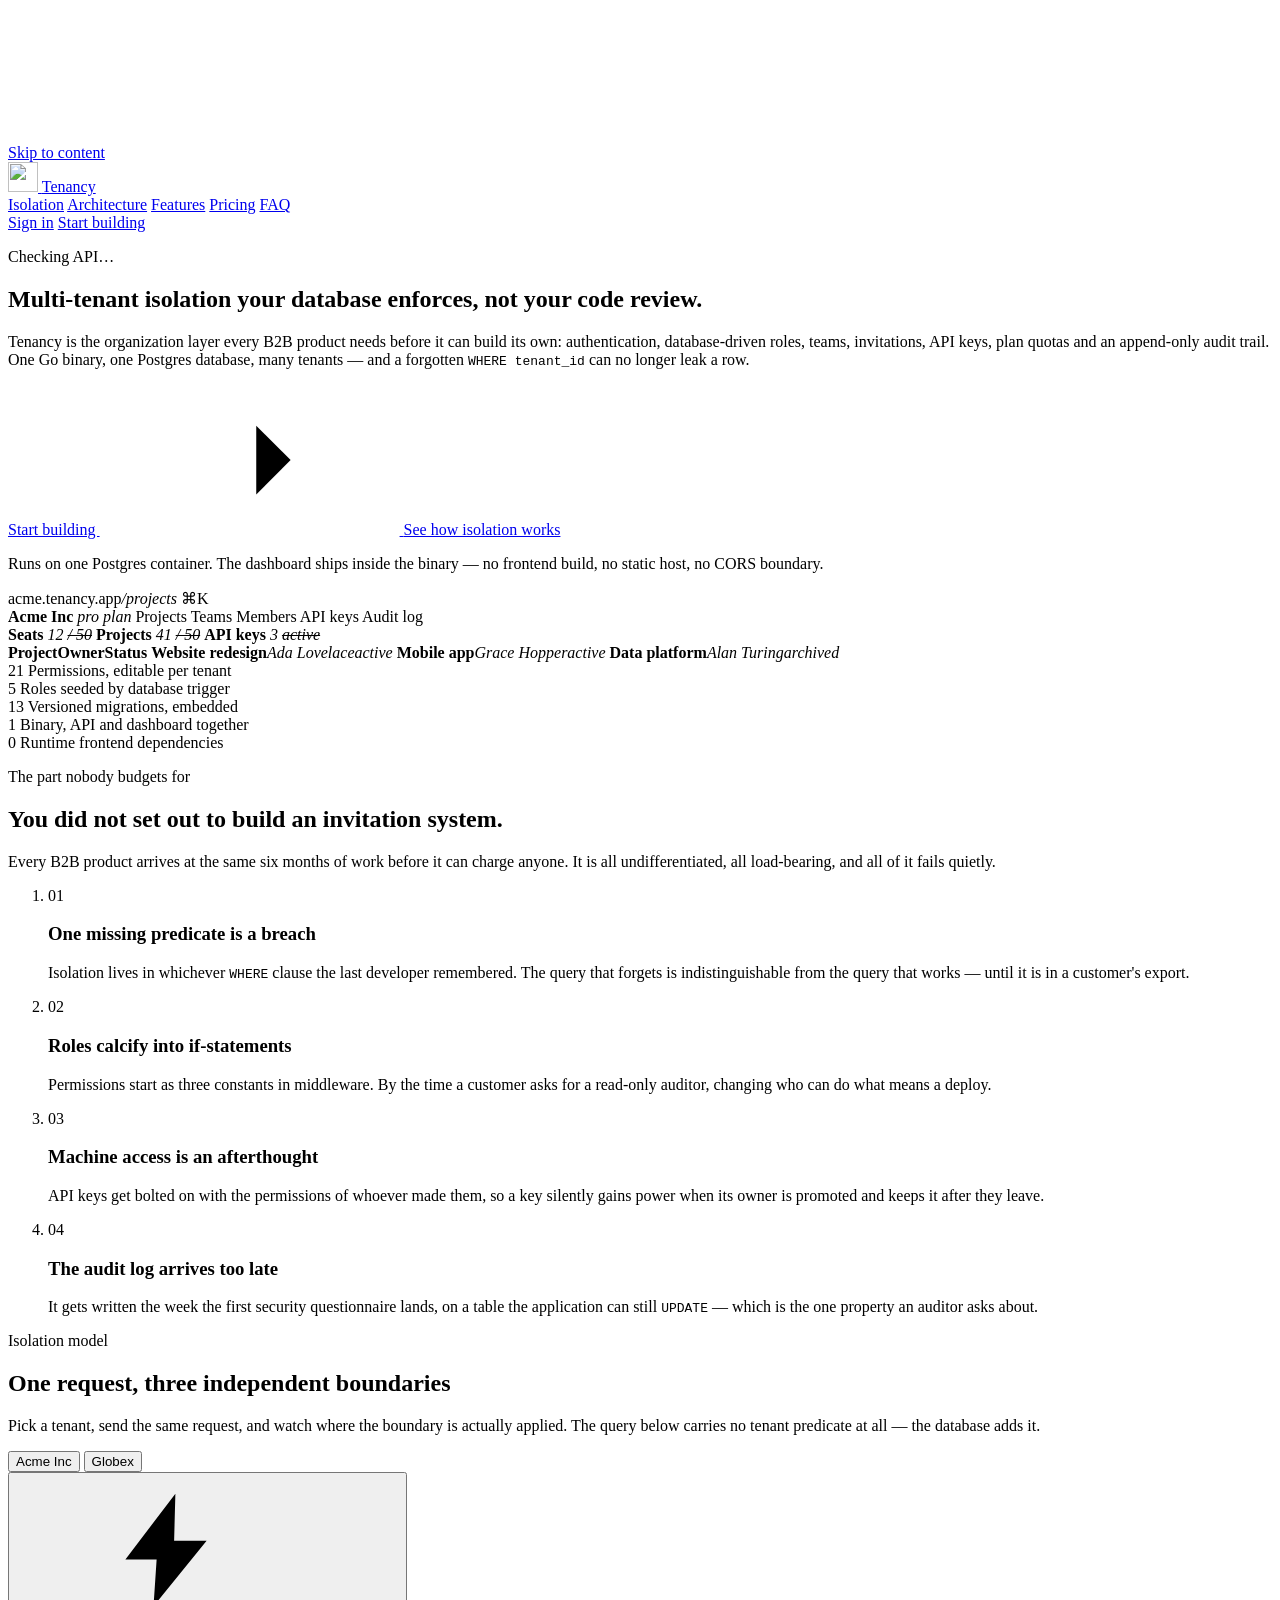
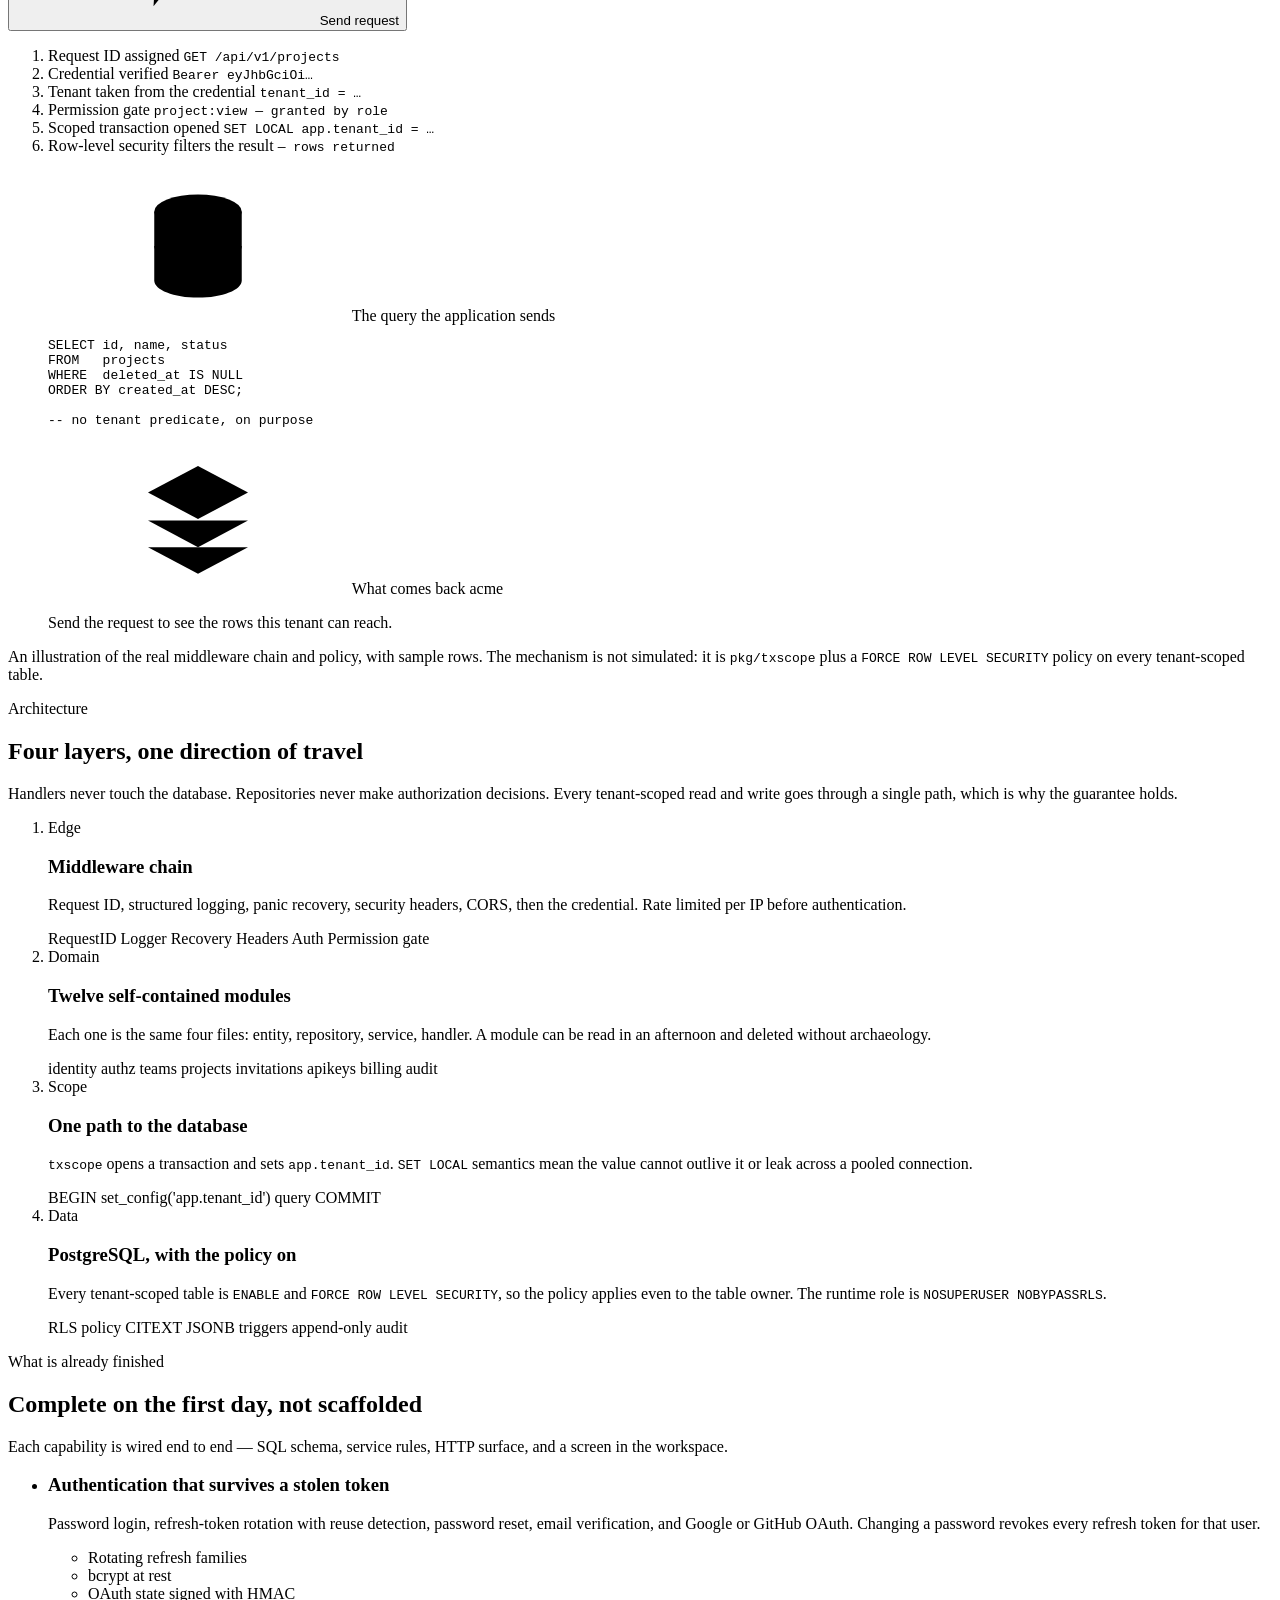
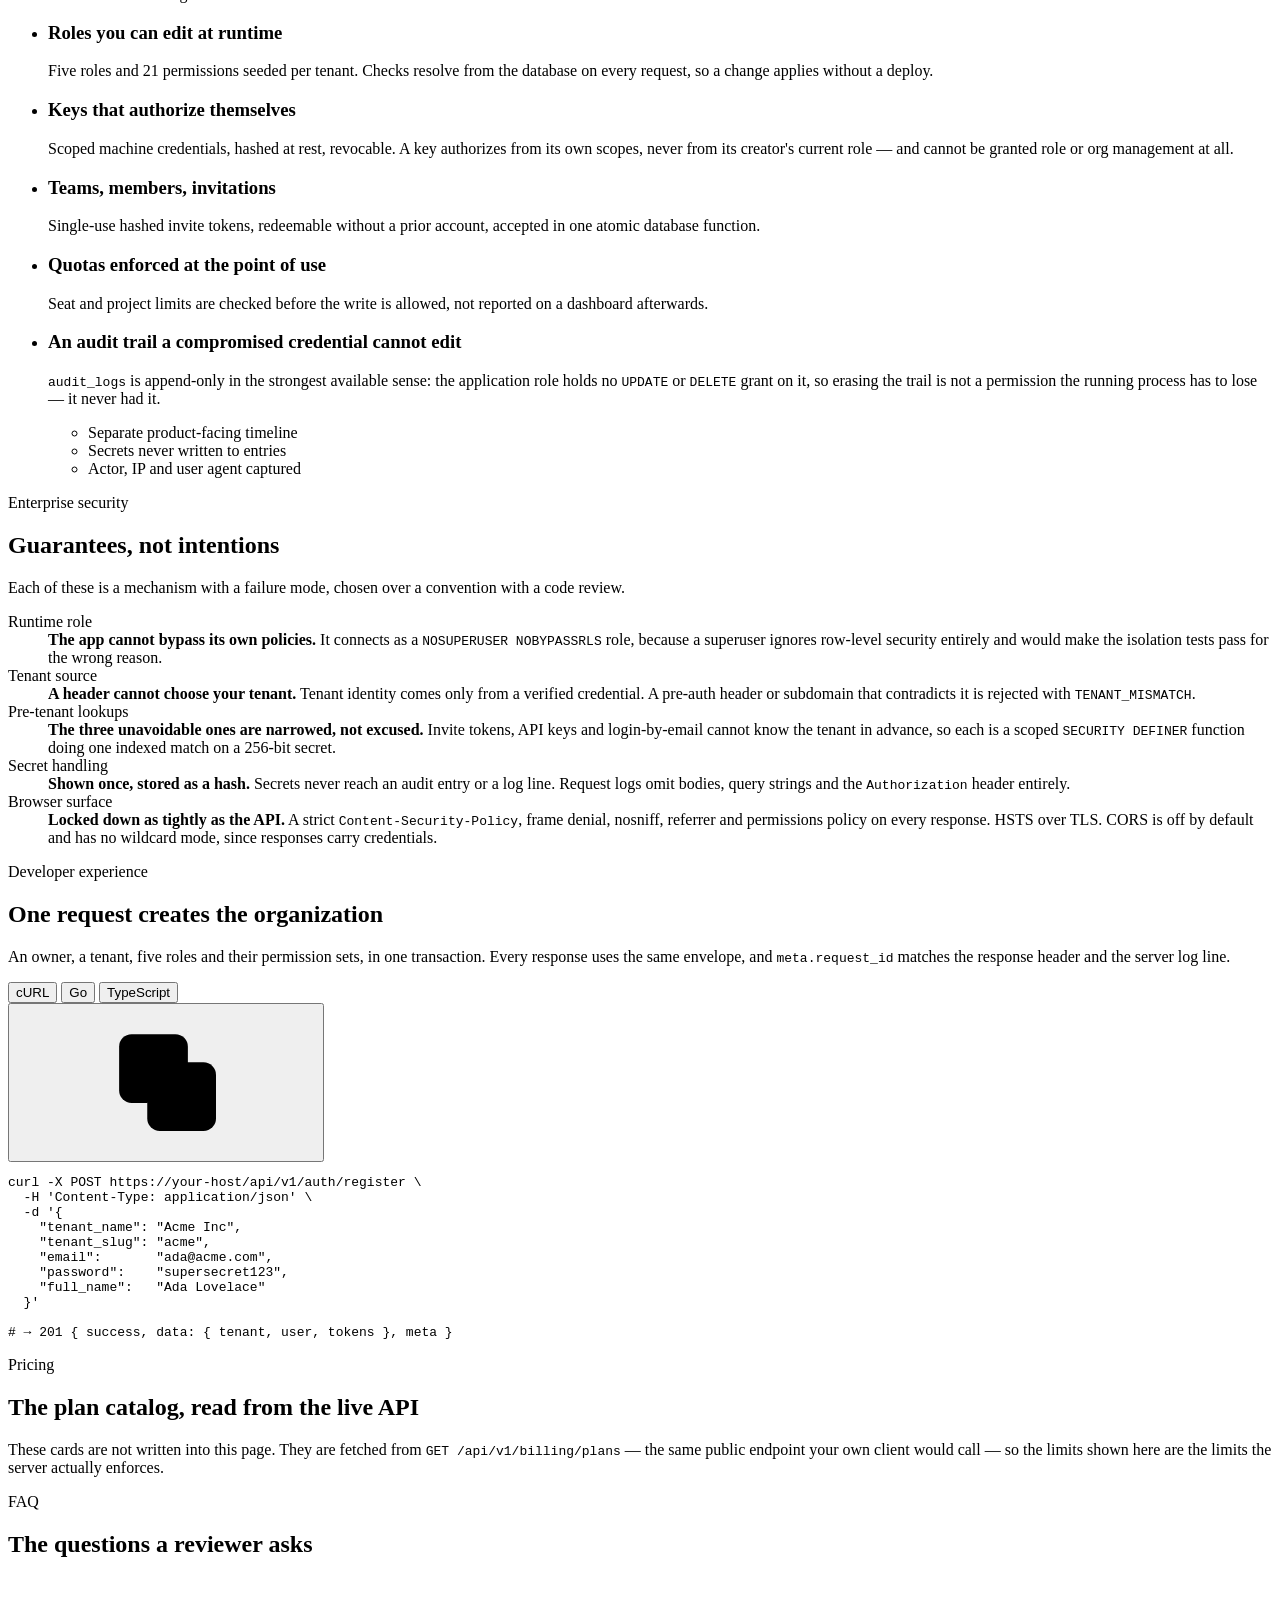
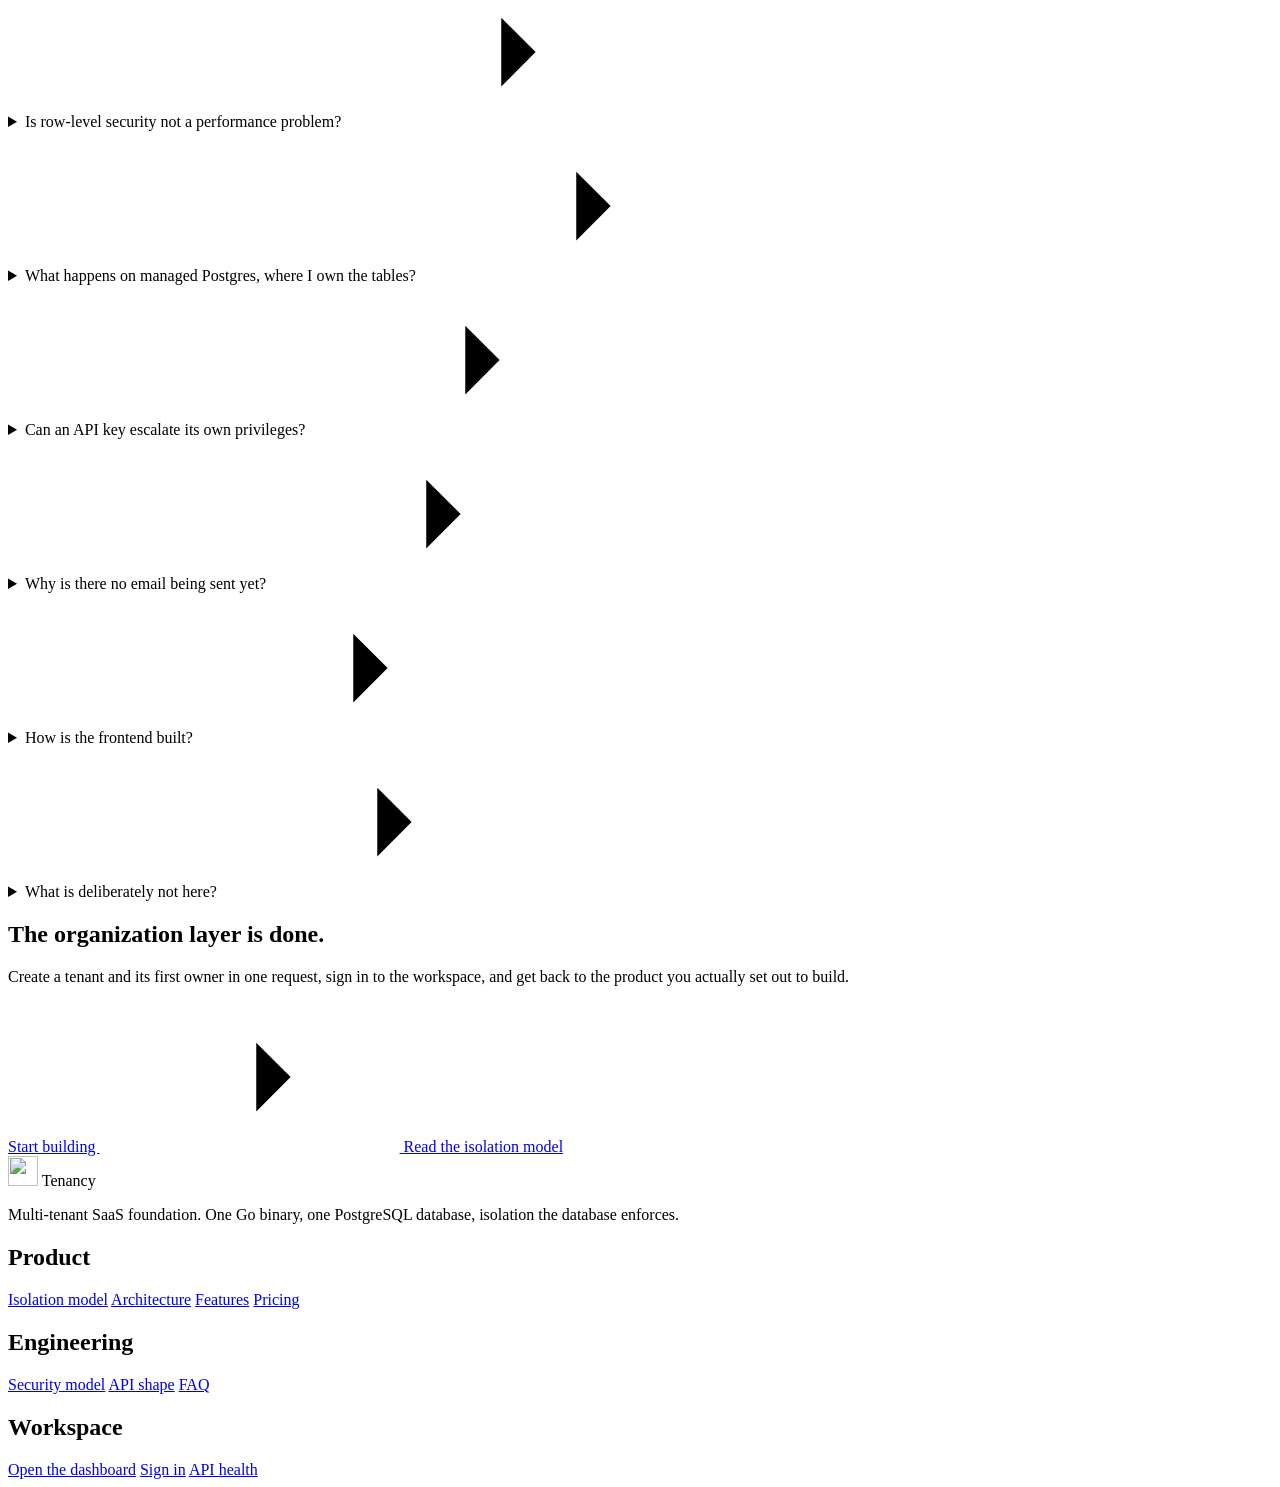
==== internal/routes/web/landing.html @ 8ccbc554 "Update internal/routes/web/landing.html" ====
<!doctype html>
<html lang="en">
  <head>
    <meta charset="UTF-8" />
    <meta name="viewport" content="width=device-width, initial-scale=1.0" />
    <meta name="color-scheme" content="dark light" />
    <meta name="theme-color" content="#000000" />
    <meta
      name="description"
      content="Tenancy is a production-grade multi-tenant backend in Go: authentication, database-driven RBAC, teams, invitations, API keys, plan quotas and an append-only audit trail, with tenant isolation enforced by PostgreSQL row-level security."
    />
    <title>Tenancy — multi-tenant backend with isolation the database enforces</title>

    <!-- Canonical brand surfaces. SVG is the modern favicon, ICO is the legacy
         fallback, PNG handles touch/install contexts, and the manifest points at
         the same generated geometry. No third-party origin is contacted. -->
    <link rel="icon" href="/assets/brand/favicon.svg" type="image/svg+xml" />
    <link rel="alternate icon" href="/favicon.ico" sizes="any" />
    <link rel="apple-touch-icon" href="/assets/brand/apple-touch-icon.png" sizes="180x180" />
    <link rel="mask-icon" href="/assets/brand/safari-pinned-tab.svg" color="#5e6ad2" />
    <link rel="manifest" href="/site.webmanifest" />
    <meta name="application-name" content="Tenancy" />
    <meta name="apple-mobile-web-app-title" content="Tenancy" />
    <meta name="msapplication-TileColor" content="#000000" />
    <meta name="msapplication-TileImage" content="/assets/brand/icon-192.png" />

    <!-- Social cards use the same mark and brand ramp; the image is relative so
         self-hosted deployments do not publish somebody else's canonical host. -->
    <meta property="og:type" content="website" />
    <meta property="og:site_name" content="Tenancy" />
    <meta property="og:title" content="Tenancy — multi-tenant isolation your database enforces" />
    <meta property="og:description" content="Authentication, database-driven RBAC, teams, invitations, API keys, plan quotas, and an append-only audit trail — one Go binary." />
    <meta property="og:image" content="/assets/brand/social-card.png" />
    <meta property="og:image:width" content="1200" />
    <meta property="og:image:height" content="630" />
    <meta property="og:image:alt" content="Tenancy — multi-tenant isolation your database enforces" />
    <meta name="twitter:card" content="summary_large_image" />
    <meta name="twitter:title" content="Tenancy — multi-tenant isolation your database enforces" />
    <meta name="twitter:description" content="Authentication, RBAC, teams, invitations, API keys, quotas, and audit — one Go binary." />
    <meta name="twitter:image" content="/assets/brand/social-card.png" />
    <meta name="twitter:image:alt" content="Tenancy — multi-tenant isolation your database enforces" />

    <!--
      Both scripts are synchronous and in <head> on purpose.
      theme.js resolves the colour scheme before first paint (see its own note).
      landing.js forwards legacy `/#/route` bookmarks to /app before anything is
      drawn, so a returning user never sees the marketing page flash past. Its
      interactive work is deferred internally until DOMContentLoaded.
      Neither can be inline: the server sends script-src 'self'.
    -->
    <script src="/assets/theme.js"></script>
    <script src="/assets/landing.js"></script>

    <!--
      app.css first, for the token layer and the shared primitives (.btn, .badge,
      .icon, .logo). The landing page deliberately has no design system of its
      own: it reads the same ramp, type scale, spacing and motion tokens the
      dashboard does, so the two cannot drift apart visually.
    -->
    <link rel="stylesheet" href="/assets/app.css" />
    <link rel="stylesheet" href="/assets/landing.css" />
  </head>
  <body>
    <a class="skip-link" href="#main">Skip to content</a>

    <svg class="sprite" aria-hidden="true" focusable="false">
      <!-- 1.75 stroke, 24px grid, matching the dashboard's icon geometry -->
      <symbol id="i-shield" viewBox="0 0 24 24"><path d="M12 3.5 5 6v5.5c0 4.4 3 7.5 7 9 4-1.5 7-4.6 7-9V6Z"/><path d="m9 12 2 2 4-4"/></symbol>
      <symbol id="i-lock" viewBox="0 0 24 24"><rect x="5" y="11" width="14" height="8.5" rx="2"/><path d="M8.25 11V8.5a3.75 3.75 0 0 1 7.5 0V11"/></symbol>
      <symbol id="i-users" viewBox="0 0 24 24"><circle cx="12" cy="8" r="3.25"/><path d="M5 19.5v-1A4.5 4.5 0 0 1 9.5 14h5a4.5 4.5 0 0 1 4.5 4.5v1"/></symbol>
      <symbol id="i-folder" viewBox="0 0 24 24"><path d="M3 7.5A1.5 1.5 0 0 1 4.5 6h3.9a1.5 1.5 0 0 1 1.2.6l1 1.4h8A1.5 1.5 0 0 1 20 9.5v8A1.5 1.5 0 0 1 18.5 19h-14A1.5 1.5 0 0 1 3 17.5Z"/></symbol>
      <symbol id="i-key" viewBox="0 0 24 24"><circle cx="8" cy="14" r="3.5"/><path d="m10.6 11.4 7.4-7.4"/><path d="m15 7 2.5 2.5"/><path d="m18 4 2 2"/></symbol>
      <symbol id="i-card" viewBox="0 0 24 24"><rect x="3" y="5.5" width="18" height="13" rx="2"/><path d="M3 10h18"/><path d="M6.5 14.5h3"/></symbol>
      <symbol id="i-activity" viewBox="0 0 24 24"><path d="M3 12h3.5L9 5l3.5 14L15 12h6"/></symbol>
      <symbol id="i-arrow-right" viewBox="0 0 24 24"><path d="M4.5 12h14"/><path d="m13 6.5 5.5 5.5L13 17.5"/></symbol>
      <symbol id="i-check" viewBox="0 0 24 24"><path d="m5.5 12.5 4.5 4.5 8.5-9"/></symbol>
      <symbol id="i-copy" viewBox="0 0 24 24"><rect x="9" y="9" width="11" height="11" rx="2"/><path d="M15.5 9V6.5A2 2 0 0 0 13.5 4.5H6.5A2 2 0 0 0 4.5 6.5v7a2 2 0 0 0 2 2H9"/></symbol>
      <symbol id="i-db" viewBox="0 0 24 24"><ellipse cx="12" cy="6.5" rx="7" ry="2.75"/><path d="M5 6.5v11c0 1.5 3.1 2.75 7 2.75s7-1.25 7-2.75v-11"/><path d="M5 12c0 1.5 3.1 2.75 7 2.75s7-1.25 7-2.75"/></symbol>
      <symbol id="i-layers" viewBox="0 0 24 24"><path d="m12 3.5 8 4.25-8 4.25L4 7.75Z"/><path d="m4 12.25 8 4.25 8-4.25"/><path d="m4 16.5 8 4.25 8-4.25"/></symbol>
      <symbol id="i-bolt" viewBox="0 0 24 24"><path d="M13.5 3 5.5 13.5h5L10 21l8.5-10.5h-5.2Z"/></symbol>
      <symbol id="i-terminal" viewBox="0 0 24 24"><rect x="3" y="4.5" width="18" height="15" rx="2"/><path d="m7.5 10 2.5 2-2.5 2"/><path d="M12.5 14h4"/></symbol>
      <symbol id="i-clock" viewBox="0 0 24 24"><circle cx="12" cy="12" r="8.5"/><path d="M12 7.5V12l3 1.8"/></symbol>
      <symbol id="i-mail" viewBox="0 0 24 24"><rect x="3" y="5.5" width="18" height="13" rx="2"/><path d="m3.8 7 8.2 5.8L20.2 7"/></symbol>
      <symbol id="i-plug" viewBox="0 0 24 24"><path d="M9 3.5v5"/><path d="M15 3.5v5"/><path d="M6.5 8.5h11v3a5.5 5.5 0 0 1-11 0Z"/><path d="M12 17v3.5"/></symbol>
    </svg>

    <!-- ══════════════════════════════ Nav ══════════════════════════════ -->
    <header class="ld-nav" id="ld-nav">
      <div class="ld-nav__inner">
        <a class="ld-brand" href="/" aria-label="Tenancy home">
          <img class="logo" src="/assets/brand/logo-mark.svg" width="30" height="30" alt="" />
          <span class="logo__word">Tenancy</span>
        </a>
        <nav class="ld-nav__links" aria-label="Sections">
          <a href="#lifecycle">Isolation</a>
          <a href="#architecture">Architecture</a>
          <a href="#capabilities">Features</a>
          <a href="#pricing">Pricing</a>
          <a href="#faq">FAQ</a>
        </nav>
        <div class="ld-nav__actions">
          <a class="btn btn--ghost" href="/app">Sign in</a>
          <a class="btn btn--primary" href="/app">Start building</a>
        </div>
      </div>
    </header>

    <main id="main">
      <!-- ═════════════════════════════ Hero ════════════════════════════ -->
      <section class="hero">
        <div class="ld-shell hero__inner">
          <!--
            A live status pill, not a decorative badge: landing.js measures a real
            request to /health and prints the real round trip. If the API is down
            it says so. A "trust" element that could lie while the product is
            broken is worth less than no element at all.
          -->
          <p class="pill rise rise--1" id="status-pill" data-state="loading">
            <span class="pill__dot"></span>
            <span class="pill__text" id="status-text">Checking API…</span>
          </p>

          <h1 class="hero__title rise rise--2">
            Multi-tenant isolation your database enforces,
            <span class="hero__title-dim">not your code review.</span>
          </h1>

          <p class="hero__sub rise rise--3">
            Tenancy is the organization layer every B2B product needs before it
            can build its own: authentication, database-driven roles, teams,
            invitations, API keys, plan quotas and an append-only audit trail.
            One Go binary, one Postgres database, many tenants — and a forgotten
            <code class="code">WHERE tenant_id</code> can no longer leak a row.
          </p>

          <div class="hero__cta rise rise--4">
            <a class="btn btn--primary btn--lg" href="/app">
              Start building
              <svg class="icon icon--sm" aria-hidden="true" focusable="false"><use href="#i-arrow-right"></use></svg>
            </a>
            <a class="btn btn--secondary btn--lg" href="#lifecycle">See how isolation works</a>
          </div>

          <p class="hero__note rise rise--5">
            Runs on one Postgres container. The dashboard ships inside the
            binary — no frontend build, no static host, no CORS boundary.
          </p>

          <!--
            The workspace, drawn from the real design system rather than captured
            as an image — so it cannot go stale against a redesign the way a PNG
            does, and so it is the actual component styling rather than a
            picture of it.

            It carries real content on purpose. The earlier version of this
            figure was rows of grey bars, which is the visual language of a
            loading skeleton: it says "a UI goes here" instead of showing one,
            and a reader cannot tell a placeholder from a product. Labels and
            figures make it legible in the two seconds it gets.

            aria-hidden because every fact in it is stated in the prose above; a
            screen reader gaining a second, tabular copy of the same claims is
            noise, not access.
          -->
          <div class="stage rise rise--6" aria-hidden="true">
            <div class="stage__bar">
              <span class="stage__dots"><i></i><i></i><i></i></span>
              <span class="stage__path">acme.tenancy.app<em>/projects</em></span>
              <span class="stage__kbd">⌘K</span>
            </div>
            <div class="stage__body">
              <aside class="stage__side">
                <span class="stage__org">
                  <i class="stage__mark"></i>
                  <b>Acme Inc</b>
                  <em>pro plan</em>
                </span>
                <span class="stage__nav stage__nav--on">Projects</span>
                <span class="stage__nav">Teams</span>
                <span class="stage__nav">Members</span>
                <span class="stage__nav">API keys</span>
                <span class="stage__nav">Audit log</span>
              </aside>

              <div class="stage__main">
                <div class="stage__meters">
                  <span class="meter-mini">
                    <b>Seats</b>
                    <em>12 <s>/ 50</s></em>
                    <i class="meter-mini__track"><u class="meter-mini__fill meter-mini__fill--24"></u></i>
                  </span>
                  <span class="meter-mini">
                    <b>Projects</b>
                    <em>41 <s>/ 50</s></em>
                    <i class="meter-mini__track"><u class="meter-mini__fill meter-mini__fill--82"></u></i>
                  </span>
                  <span class="meter-mini">
                    <b>API keys</b>
                    <em>3 <s>active</s></em>
                    <i class="meter-mini__track"><u class="meter-mini__fill meter-mini__fill--18"></u></i>
                  </span>
                </div>

                <div class="stage__table">
                  <span class="stage__tr stage__tr--head">
                    <b>Project</b><b>Owner</b><b>Status</b>
                  </span>
                  <span class="stage__tr">
                    <b>Website redesign</b><em>Ada Lovelace</em><i class="tag tag--ok">active</i>
                  </span>
                  <span class="stage__tr">
                    <b>Mobile app</b><em>Grace Hopper</em><i class="tag tag--ok">active</i>
                  </span>
                  <span class="stage__tr">
                    <b>Data platform</b><em>Alan Turing</em><i class="tag">archived</i>
                  </span>
                </div>
              </div>
            </div>
          </div>
        </div>
      </section>

      <!-- ═══════════════════════════ Trust bar ═════════════════════════ -->
      <!--
        No customer logos and no testimonials, because there are none: inventing
        either is the fastest way to lose a technical reader who checks. What
        replaces them is a row of facts about the codebase that anyone can verify
        by cloning it — which is the form of proof this audience actually values.
      -->
      <section class="band band--tight metrics" aria-label="At a glance">
        <div class="ld-shell metrics__grid reveal">
          <div class="metric">
            <span class="metric__n" data-count="21">21</span>
            <span class="metric__l">Permissions, editable per tenant</span>
          </div>
          <div class="metric">
            <span class="metric__n" data-count="5">5</span>
            <span class="metric__l">Roles seeded by database trigger</span>
          </div>
          <div class="metric">
            <span class="metric__n" data-count="13">13</span>
            <span class="metric__l">Versioned migrations, embedded</span>
          </div>
          <span class="metrics__split" aria-hidden="true"></span>
          <div class="metric">
            <span class="metric__n">1</span>
            <span class="metric__l">Binary, API and dashboard together</span>
          </div>
          <div class="metric">
            <span class="metric__n">0</span>
            <span class="metric__l">Runtime frontend dependencies</span>
          </div>
        </div>
      </section>

      <!-- ════════════════════════════ Problem ══════════════════════════ -->
      <section class="band band--roomy" id="problem">
        <div class="ld-shell">
          <header class="sec reveal">
            <p class="kicker">The part nobody budgets for</p>
            <h2 class="sec__title">
              You did not set out to build an invitation system.
            </h2>
            <p class="sec__sub">
              Every B2B product arrives at the same six months of work before it
              can charge anyone. It is all undifferentiated, all load-bearing,
              and all of it fails quietly.
            </p>
          </header>

          <!--
            No cards here, deliberately. Eight sections built from the same
            bordered rounded rectangle is what makes a page look generated: the
            reader stops seeing sections and starts seeing a template. This one
            is a ledger — a rule, an index, a claim — because the content is four
            parallel statements of the same shape, and a ruled list says
            "parallel" more economically than four boxes do.
          -->
          <ol class="faults reveal reveal--rule">
            <li class="fault">
              <span class="fault__n">01</span>
              <h3 class="fault__title">One missing predicate is a breach</h3>
              <p class="fault__text">
                Isolation lives in whichever <code class="code">WHERE</code>
                clause the last developer remembered. The query that forgets is
                indistinguishable from the query that works — until it is in a
                customer's export.
              </p>
            </li>
            <li class="fault">
              <span class="fault__n">02</span>
              <h3 class="fault__title">Roles calcify into if-statements</h3>
              <p class="fault__text">
                Permissions start as three constants in middleware. By the time a
                customer asks for a read-only auditor, changing who can do what
                means a deploy.
              </p>
            </li>
            <li class="fault">
              <span class="fault__n">03</span>
              <h3 class="fault__title">Machine access is an afterthought</h3>
              <p class="fault__text">
                API keys get bolted on with the permissions of whoever made them,
                so a key silently gains power when its owner is promoted and
                keeps it after they leave.
              </p>
            </li>
            <li class="fault">
              <span class="fault__n">04</span>
              <h3 class="fault__title">The audit log arrives too late</h3>
              <p class="fault__text">
                It gets written the week the first security questionnaire lands,
                on a table the application can still <code class="code">UPDATE</code>
                — which is the one property an auditor asks about.
              </p>
            </li>
          </ol>
        </div>
      </section>

      <!-- ══════════════════════ Interactive lifecycle ══════════════════ -->
      <section class="band band--alt band--roomy" id="lifecycle">
        <div class="ld-shell">
          <header class="sec sec--center reveal">
            <p class="kicker">Isolation model</p>
            <h2 class="sec__title">One request, three independent boundaries</h2>
            <p class="sec__sub">
              Pick a tenant, send the same request, and watch where the boundary
              is actually applied. The query below carries no tenant predicate at
              all — the database adds it.
            </p>
          </header>

          <div class="demo reveal">
            <div class="demo__head">
              <div class="segment" role="group" aria-label="Signed-in tenant">
                <button class="segment__btn" type="button" data-tenant="acme" aria-pressed="true">Acme Inc</button>
                <button class="segment__btn" type="button" data-tenant="globex" aria-pressed="false">Globex</button>
              </div>
              <button class="btn btn--primary btn--sm demo__run" type="button" id="demo-run">
                <svg class="icon icon--xs" aria-hidden="true" focusable="false"><use href="#i-bolt"></use></svg>
                Send request
              </button>
            </div>

            <div class="demo__body">
              <!--
                The trace is an ordered list because the order is the meaning:
                each step is a precondition for the next, and a screen reader
                user needs that structure, not six sibling divs.
              -->
              <ol class="trace" id="trace">
                <li class="trace__step" data-step="0">
                  <span class="trace__gutter"><span class="trace__dot"></span></span>
                  <span class="trace__body">
                    <span class="trace__label">Request ID assigned</span>
                    <code class="trace__detail">GET /api/v1/projects</code>
                  </span>
                </li>
                <li class="trace__step" data-step="1">
                  <span class="trace__gutter"><span class="trace__dot"></span></span>
                  <span class="trace__body">
                    <span class="trace__label">Credential verified</span>
                    <code class="trace__detail" data-slot="credential">Bearer eyJhbGciOi…</code>
                  </span>
                </li>
                <li class="trace__step" data-step="2">
                  <span class="trace__gutter"><span class="trace__dot"></span></span>
                  <span class="trace__body">
                    <span class="trace__label">Tenant taken from the credential</span>
                    <code class="trace__detail" data-slot="tenant">tenant_id = …</code>
                  </span>
                </li>
                <li class="trace__step" data-step="3">
                  <span class="trace__gutter"><span class="trace__dot"></span></span>
                  <span class="trace__body">
                    <span class="trace__label">Permission gate</span>
                    <code class="trace__detail">project:view — granted by role</code>
                  </span>
                </li>
                <li class="trace__step" data-step="4">
                  <span class="trace__gutter"><span class="trace__dot"></span></span>
                  <span class="trace__body">
                    <span class="trace__label">Scoped transaction opened</span>
                    <code class="trace__detail" data-slot="scope">SET LOCAL app.tenant_id = …</code>
                  </span>
                </li>
                <li class="trace__step" data-step="5">
                  <span class="trace__gutter"><span class="trace__dot"></span></span>
                  <span class="trace__body">
                    <span class="trace__label">Row-level security filters the result</span>
                    <code class="trace__detail" data-slot="rows">— rows returned</code>
                  </span>
                </li>
              </ol>

              <div class="demo__panels">
                <figure class="pane">
                  <figcaption class="pane__head">
                    <svg class="icon icon--xs" aria-hidden="true" focusable="false"><use href="#i-db"></use></svg>
                    The query the application sends
                  </figcaption>
                  <pre class="pane__code"><code><span class="tk-k">SELECT</span> id, name, status
<span class="tk-k">FROM</span>   projects
<span class="tk-k">WHERE</span>  deleted_at <span class="tk-k">IS NULL</span>
<span class="tk-k">ORDER BY</span> created_at <span class="tk-k">DESC</span>;

<span class="tk-c">-- no tenant predicate, on purpose</span></code></pre>
                </figure>

                <figure class="pane">
                  <figcaption class="pane__head">
                    <svg class="icon icon--xs" aria-hidden="true" focusable="false"><use href="#i-layers"></use></svg>
                    What comes back
                    <span class="pane__badge" id="demo-tenant-badge">acme</span>
                  </figcaption>
                  <div class="pane__rows" id="demo-rows" aria-live="polite">
                    <p class="pane__idle">Send the request to see the rows this tenant can reach.</p>
                  </div>
                </figure>
              </div>
            </div>

            <p class="demo__foot">
              An illustration of the real middleware chain and policy, with
              sample rows. The mechanism is not simulated: it is
              <code class="code">pkg/txscope</code> plus a
              <code class="code">FORCE ROW LEVEL SECURITY</code> policy on every
              tenant-scoped table.
            </p>
          </div>
        </div>
      </section>

      <!-- ═════════════════════════ Architecture ════════════════════════ -->
      <section class="band" id="architecture">
        <div class="ld-shell">
          <header class="sec reveal">
            <p class="kicker">Architecture</p>
            <h2 class="sec__title">Four layers, one direction of travel</h2>
            <p class="sec__sub">
              Handlers never touch the database. Repositories never make
              authorization decisions. Every tenant-scoped read and write goes
              through a single path, which is why the guarantee holds.
            </p>
          </header>

          <ol class="arch reveal reveal--spine">
            <li class="arch__layer" data-layer="edge">
              <div class="arch__meta">
                <span class="arch__idx">Edge</span>
                <h3 class="arch__title">Middleware chain</h3>
                <p class="arch__text">
                  Request ID, structured logging, panic recovery, security
                  headers, CORS, then the credential. Rate limited per IP before
                  authentication.
                </p>
              </div>
              <div class="arch__nodes">
                <span class="node">RequestID</span>
                <span class="node">Logger</span>
                <span class="node">Recovery</span>
                <span class="node">Headers</span>
                <span class="node node--on">Auth</span>
                <span class="node node--on">Permission gate</span>
              </div>
            </li>
            <li class="arch__layer" data-layer="domain">
              <div class="arch__meta">
                <span class="arch__idx">Domain</span>
                <h3 class="arch__title">Twelve self-contained modules</h3>
                <p class="arch__text">
                  Each one is the same four files: entity, repository, service,
                  handler. A module can be read in an afternoon and deleted
                  without archaeology.
                </p>
              </div>
              <div class="arch__nodes">
                <span class="node">identity</span>
                <span class="node">authz</span>
                <span class="node">teams</span>
                <span class="node">projects</span>
                <span class="node">invitations</span>
                <span class="node">apikeys</span>
                <span class="node">billing</span>
                <span class="node">audit</span>
              </div>
            </li>
            <li class="arch__layer" data-layer="scope">
              <div class="arch__meta">
                <span class="arch__idx">Scope</span>
                <h3 class="arch__title">One path to the database</h3>
                <p class="arch__text">
                  <code class="code">txscope</code> opens a transaction and sets
                  <code class="code">app.tenant_id</code>.
                  <code class="code">SET LOCAL</code> semantics mean the value
                  cannot outlive it or leak across a pooled connection.
                </p>
              </div>
              <div class="arch__nodes">
                <span class="node node--on">BEGIN</span>
                <span class="node node--on">set_config('app.tenant_id')</span>
                <span class="node">query</span>
                <span class="node">COMMIT</span>
              </div>
            </li>
            <li class="arch__layer" data-layer="data">
              <div class="arch__meta">
                <span class="arch__idx">Data</span>
                <h3 class="arch__title">PostgreSQL, with the policy on</h3>
                <p class="arch__text">
                  Every tenant-scoped table is <code class="code">ENABLE</code>
                  and <code class="code">FORCE ROW LEVEL SECURITY</code>, so the
                  policy applies even to the table owner. The runtime role is
                  <code class="code">NOSUPERUSER NOBYPASSRLS</code>.
                </p>
              </div>
              <div class="arch__nodes">
                <span class="node node--on">RLS policy</span>
                <span class="node">CITEXT</span>
                <span class="node">JSONB</span>
                <span class="node">triggers</span>
                <span class="node">append-only audit</span>
              </div>
            </li>
          </ol>
        </div>
      </section>

      <!-- ════════════════════════ Capabilities ═════════════════════════ -->
      <section class="band band--alt" id="capabilities">
        <div class="ld-shell">
          <header class="sec reveal">
            <p class="kicker">What is already finished</p>
            <h2 class="sec__title">Complete on the first day, not scaffolded</h2>
            <p class="sec__sub">
              Each capability is wired end to end — SQL schema, service rules,
              HTTP surface, and a screen in the workspace.
            </p>
          </header>

          <ul class="defs reveal reveal--rule">
            <li class="def def--wide">
              <h3 class="def__title">Authentication that survives a stolen token</h3>
              <p class="def__text">
                Password login, refresh-token rotation with reuse detection,
                password reset, email verification, and Google or GitHub OAuth.
                Changing a password revokes every refresh token for that user.
              </p>
              <ul class="def__facts">
                <li>Rotating refresh families</li>
                <li>bcrypt at rest</li>
                <li>OAuth state signed with HMAC</li>
              </ul>
            </li>
            <li class="def def--wide">
              <h3 class="def__title">Roles you can edit at runtime</h3>
              <p class="def__text">
                Five roles and 21 permissions seeded per tenant. Checks resolve
                from the database on every request, so a change applies without
                a deploy.
              </p>
            </li>
            <li class="def">
              <h3 class="def__title">Keys that authorize themselves</h3>
              <p class="def__text">
                Scoped machine credentials, hashed at rest, revocable. A key
                authorizes from its own scopes, never from its creator's current
                role — and cannot be granted role or org management at all.
              </p>
            </li>
            <li class="def">
              <h3 class="def__title">Teams, members, invitations</h3>
              <p class="def__text">
                Single-use hashed invite tokens, redeemable without a prior
                account, accepted in one atomic database function.
              </p>
            </li>
            <li class="def">
              <h3 class="def__title">Quotas enforced at the point of use</h3>
              <p class="def__text">
                Seat and project limits are checked before the write is allowed,
                not reported on a dashboard afterwards.
              </p>
            </li>
            <li class="def def--full">
              <h3 class="def__title">An audit trail a compromised credential cannot edit</h3>
              <p class="def__text">
                <code class="code">audit_logs</code> is append-only in the
                strongest available sense: the application role holds no
                <code class="code">UPDATE</code> or <code class="code">DELETE</code>
                grant on it, so erasing the trail is not a permission the running
                process has to lose — it never had it.
              </p>
              <ul class="def__facts">
                <li>Separate product-facing timeline</li>
                <li>Secrets never written to entries</li>
                <li>Actor, IP and user agent captured</li>
              </ul>
            </li>
          </ul>
        </div>
      </section>

      <!-- ═══════════════════════════ Security ══════════════════════════ -->
      <section class="band" id="security">
        <div class="ld-shell sec-split">
          <header class="sec reveal">
            <p class="kicker">Enterprise security</p>
            <h2 class="sec__title">Guarantees, not intentions</h2>
            <p class="sec__sub">
              Each of these is a mechanism with a failure mode, chosen over a
              convention with a code review.
            </p>
          </header>

          <!--
            A left rule and a hanging label rather than five cards with five green
            ticks. The tick was doing no work: everything in a list titled
            "guarantees" is affirmative, so a checkmark on every row carries zero
            bits. The label carries the mechanism's name instead, which is the
            thing a reviewer is actually scanning for.
          -->
          <dl class="creed reveal reveal--rule">
            <div class="creed__item">
              <dt class="creed__k">Runtime role</dt>
              <dd class="creed__v">
                <b>The app cannot bypass its own policies.</b> It connects as a
                <code class="code">NOSUPERUSER NOBYPASSRLS</code> role, because a
                superuser ignores row-level security entirely and would make the
                isolation tests pass for the wrong reason.
              </dd>
            </div>
            <div class="creed__item">
              <dt class="creed__k">Tenant source</dt>
              <dd class="creed__v">
                <b>A header cannot choose your tenant.</b> Tenant identity comes
                only from a verified credential. A pre-auth header or subdomain
                that contradicts it is rejected with
                <code class="code">TENANT_MISMATCH</code>.
              </dd>
            </div>
            <div class="creed__item">
              <dt class="creed__k">Pre-tenant lookups</dt>
              <dd class="creed__v">
                <b>The three unavoidable ones are narrowed, not excused.</b>
                Invite tokens, API keys and login-by-email cannot know the tenant
                in advance, so each is a scoped
                <code class="code">SECURITY DEFINER</code> function doing one
                indexed match on a 256-bit secret.
              </dd>
            </div>
            <div class="creed__item">
              <dt class="creed__k">Secret handling</dt>
              <dd class="creed__v">
                <b>Shown once, stored as a hash.</b> Secrets never reach an audit
                entry or a log line. Request logs omit bodies, query strings and
                the <code class="code">Authorization</code> header entirely.
              </dd>
            </div>
            <div class="creed__item">
              <dt class="creed__k">Browser surface</dt>
              <dd class="creed__v">
                <b>Locked down as tightly as the API.</b> A strict
                <code class="code">Content-Security-Policy</code>, frame denial,
                nosniff, referrer and permissions policy on every response. HSTS
                over TLS. CORS is off by default and has no wildcard mode, since
                responses carry credentials.
              </dd>
            </div>
          </dl>
        </div>
      </section>

      <!-- ══════════════════════ Developer experience ═══════════════════ -->
      <section class="band band--alt" id="dx">
        <div class="ld-shell">
          <header class="sec sec--center reveal">
            <p class="kicker">Developer experience</p>
            <h2 class="sec__title">One request creates the organization</h2>
            <p class="sec__sub">
              An owner, a tenant, five roles and their permission sets, in one
              transaction. Every response uses the same envelope, and
              <code class="code">meta.request_id</code> matches the response
              header and the server log line.
            </p>
          </header>

          <div class="code-card reveal">
            <div class="code-card__head">
              <div class="tabs" role="tablist" aria-label="Example language">
                <button class="tab" type="button" role="tab" id="tab-curl" aria-controls="panel-curl" aria-selected="true">cURL</button>
                <button class="tab" type="button" role="tab" id="tab-go" aria-controls="panel-go" aria-selected="false">Go</button>
                <button class="tab" type="button" role="tab" id="tab-ts" aria-controls="panel-ts" aria-selected="false">TypeScript</button>
              </div>
              <button class="icon-btn code-card__copy" type="button" id="code-copy" aria-label="Copy example to clipboard">
                <svg class="icon icon--sm" aria-hidden="true" focusable="false"><use href="#i-copy"></use></svg>
              </button>
            </div>

            <div class="code-card__panel" role="tabpanel" id="panel-curl" aria-labelledby="tab-curl">
<pre class="code-card__pre"><code>curl -X POST https://your-host/api/v1/auth/register \
  -H <span class="tk-s">'Content-Type: application/json'</span> \
  -d <span class="tk-s">'{
    "tenant_name": "Acme Inc",
    "tenant_slug": "acme",
    "email":       "ada@acme.com",
    "password":    "supersecret123",
    "full_name":   "Ada Lovelace"
  }'</span>

<span class="tk-c"># → 201 { success, data: { tenant, user, tokens }, meta }</span></code></pre>
            </div>

            <div class="code-card__panel" role="tabpanel" id="panel-go" aria-labelledby="tab-go" hidden>
<pre class="code-card__pre"><code><span class="tk-c">// Every tenant-scoped read goes through txscope, which is the</span>
<span class="tk-c">// only place app.tenant_id is ever set.</span>
<span class="tk-k">func</span> (r *Repository) List(ctx context.Context) ([]Project, <span class="tk-k">error</span>) {
    <span class="tk-k">var</span> out []Project
    err := txscope.WithTenantTx(ctx, r.db, <span class="tk-k">func</span>(tx *gorm.DB) <span class="tk-k">error</span> {
        <span class="tk-c">// No tenant predicate. The policy adds it.</span>
        <span class="tk-k">return</span> tx.Where(<span class="tk-s">"deleted_at IS NULL"</span>).Find(&amp;out).Error
    })
    <span class="tk-k">return</span> out, err
}</code></pre>
            </div>

            <div class="code-card__panel" role="tabpanel" id="panel-ts" aria-labelledby="tab-ts" hidden>
<pre class="code-card__pre"><code><span class="tk-k">const</span> res = <span class="tk-k">await</span> fetch(<span class="tk-s">"/api/v1/projects"</span>, {
  headers: { Authorization: <span class="tk-s">`Bearer ${accessToken}`</span> },
});

<span class="tk-k">const</span> { success, data, meta } = <span class="tk-k">await</span> res.json();

<span class="tk-c">// meta.request_id === res.headers.get("X-Request-ID")</span>
<span class="tk-c">// and matches the server log line for this request.</span></code></pre>
            </div>
          </div>
        </div>
      </section>

      <!-- ═══════════════════════════ Pricing ═══════════════════════════ -->
      <section class="band" id="pricing">
        <div class="ld-shell">
          <header class="sec sec--center reveal">
            <p class="kicker">Pricing</p>
            <h2 class="sec__title">The plan catalog, read from the live API</h2>
            <p class="sec__sub">
              These cards are not written into this page. They are fetched from
              <code class="code">GET /api/v1/billing/plans</code> — the same
              public endpoint your own client would call — so the limits shown
              here are the limits the server actually enforces.
            </p>
          </header>

          <div class="plans" id="plans" aria-live="polite">
            <!-- Skeletons, replaced by landing.js. Three, because that is how
                 many plans the schema seeds; a count that matches avoids a
                 layout shift when the real cards land. -->
            <div class="plan plan--skel"><span class="skel skel--title"></span><span class="skel skel--price"></span><span class="skel"></span><span class="skel"></span><span class="skel"></span></div>
            <div class="plan plan--skel"><span class="skel skel--title"></span><span class="skel skel--price"></span><span class="skel"></span><span class="skel"></span><span class="skel"></span></div>
            <div class="plan plan--skel"><span class="skel skel--title"></span><span class="skel skel--price"></span><span class="skel"></span><span class="skel"></span><span class="skel"></span></div>
          </div>
        </div>
      </section>

      <!-- ═════════════════════════════ FAQ ═════════════════════════════ -->
      <section class="band band--alt" id="faq">
        <div class="ld-shell faq-split">
          <header class="sec reveal">
            <p class="kicker">FAQ</p>
            <h2 class="sec__title">The questions a reviewer asks</h2>
          </header>

          <!--
            <details> rather than a JS accordion: it is keyboard operable,
            announced correctly, findable by in-page search when closed in
            supporting browsers, and works before any script runs.
          -->
          <div class="faq reveal">
            <details class="qa">
              <summary class="qa__q">
                Is row-level security not a performance problem?
                <svg class="icon icon--sm qa__chev" aria-hidden="true" focusable="false"><use href="#i-arrow-right"></use></svg>
              </summary>
              <div class="qa__a">
                <p>
                  The policy compiles into the query plan as an ordinary
                  predicate on an indexed column, which is the same work the
                  hand-written <code class="code">WHERE tenant_id</code> was
                  doing. What it removes is the case where a developer forgets
                  it. The cost that does exist is one
                  <code class="code">set_config</code> per transaction.
                </p>
              </div>
            </details>
            <details class="qa">
              <summary class="qa__q">
                What happens on managed Postgres, where I own the tables?
                <svg class="icon icon--sm qa__chev" aria-hidden="true" focusable="false"><use href="#i-arrow-right"></use></svg>
              </summary>
              <div class="qa__a">
                <p>
                  A table owner normally bypasses its own policies, which would
                  silently disable isolation on exactly that kind of deployment.
                  Every tenant-scoped table is therefore declared
                  <code class="code">FORCE ROW LEVEL SECURITY</code>, which
                  applies the policy to the owner too. A new tenant-scoped table
                  needs both <code class="code">ENABLE</code> and
                  <code class="code">FORCE</code>.
                </p>
              </div>
            </details>
            <details class="qa">
              <summary class="qa__q">
                Can an API key escalate its own privileges?
                <svg class="icon icon--sm qa__chev" aria-hidden="true" focusable="false"><use href="#i-arrow-right"></use></svg>
              </summary>
              <div class="qa__a">
                <p>
                  No. A key authorizes purely from its own scope list; its
                  creator is recorded for attribution and never consulted for
                  authority. <code class="code">role:manage</code> and
                  <code class="code">org:manage</code> cannot be granted to a key
                  at all, and keys are blocked from minting keys or changing
                  passwords.
                </p>
              </div>
            </details>
            <details class="qa">
              <summary class="qa__q">
                Why is there no email being sent yet?
                <svg class="icon icon--sm qa__chev" aria-hidden="true" focusable="false"><use href="#i-arrow-right"></use></svg>
              </summary>
              <div class="qa__a">
                <p>
                  Invitation, reset and verification tokens are published as
                  domain events, but no transport is wired up — so this is stated
                  plainly rather than implied. Until one is, the dashboard
                  surfaces a new invite link directly so the flow is usable.
                  Kafka publishing, Redis caching and S3 uploads are the same
                  shape: interfaces that degrade to no-ops.
                </p>
              </div>
            </details>
            <details class="qa">
              <summary class="qa__q">
                How is the frontend built?
                <svg class="icon icon--sm qa__chev" aria-hidden="true" focusable="false"><use href="#i-arrow-right"></use></svg>
              </summary>
              <div class="qa__a">
                <p>
                  It is not built. There is no bundler, no framework and no
                  runtime dependency: the dashboard is embedded in the binary and
                  served from the same origin as the API, which is why there is
                  no CORS configuration to get wrong. Every DOM node is created
                  through a helper that assigns text via
                  <code class="code">textContent</code>, so tenant-supplied names
                  cannot become stored XSS.
                </p>
              </div>
            </details>
            <details class="qa">
              <summary class="qa__q">
                What is deliberately not here?
                <svg class="icon icon--sm qa__chev" aria-hidden="true" focusable="false"><use href="#i-arrow-right"></use></svg>
              </summary>
              <div class="qa__a">
                <p>
                  Email delivery, event publishing, caching and file storage, as
                  above. Two-factor authentication is schema-ready but not
                  implemented. There is no billing provider integration — the
                  plan catalog and quota enforcement are real, the card is not.
                </p>
              </div>
            </details>
          </div>
        </div>
      </section>

      <!-- ═══════════════════════════ Close ═════════════════════════════ -->
      <section class="close-band">
        <div class="ld-shell close reveal">
          <h2 class="close__title">The organization layer is done.</h2>
          <p class="close__sub">
            Create a tenant and its first owner in one request, sign in to the
            workspace, and get back to the product you actually set out to
            build.
          </p>
          <div class="close__cta">
            <a class="btn btn--primary btn--lg" href="/app">
              Start building
              <svg class="icon icon--sm" aria-hidden="true" focusable="false"><use href="#i-arrow-right"></use></svg>
            </a>
            <a class="btn btn--secondary btn--lg" href="#lifecycle">Read the isolation model</a>
          </div>
        </div>
      </section>
    </main>

    <!-- ════════════════════════════ Footer ═══════════════════════════ -->
    <footer class="ld-foot">
      <div class="ld-shell ld-foot__grid">
        <div class="ld-foot__brand">
          <span class="ld-brand ld-brand--sm">
            <img class="logo" src="/assets/brand/logo-mark.svg" width="30" height="30" alt="" />
            <span class="logo__word">Tenancy</span>
          </span>
          <p class="ld-foot__text">
            Multi-tenant SaaS foundation. One Go binary, one PostgreSQL
            database, isolation the database enforces.
          </p>
        </div>

        <nav class="ld-foot__col" aria-label="Product">
          <h2 class="ld-foot__h">Product</h2>
          <a href="#lifecycle">Isolation model</a>
          <a href="#architecture">Architecture</a>
          <a href="#capabilities">Features</a>
          <a href="#pricing">Pricing</a>
        </nav>

        <nav class="ld-foot__col" aria-label="Engineering">
          <h2 class="ld-foot__h">Engineering</h2>
          <a href="#security">Security model</a>
          <a href="#dx">API shape</a>
          <a href="#faq">FAQ</a>
        </nav>

        <nav class="ld-foot__col" aria-label="Workspace">
          <h2 class="ld-foot__h">Workspace</h2>
          <a href="/app">Open the dashboard</a>
          <a href="/app">Sign in</a>
          <a href="/health">API health</a>
        </nav>
      </div>
    </footer>
  </body>
</html>
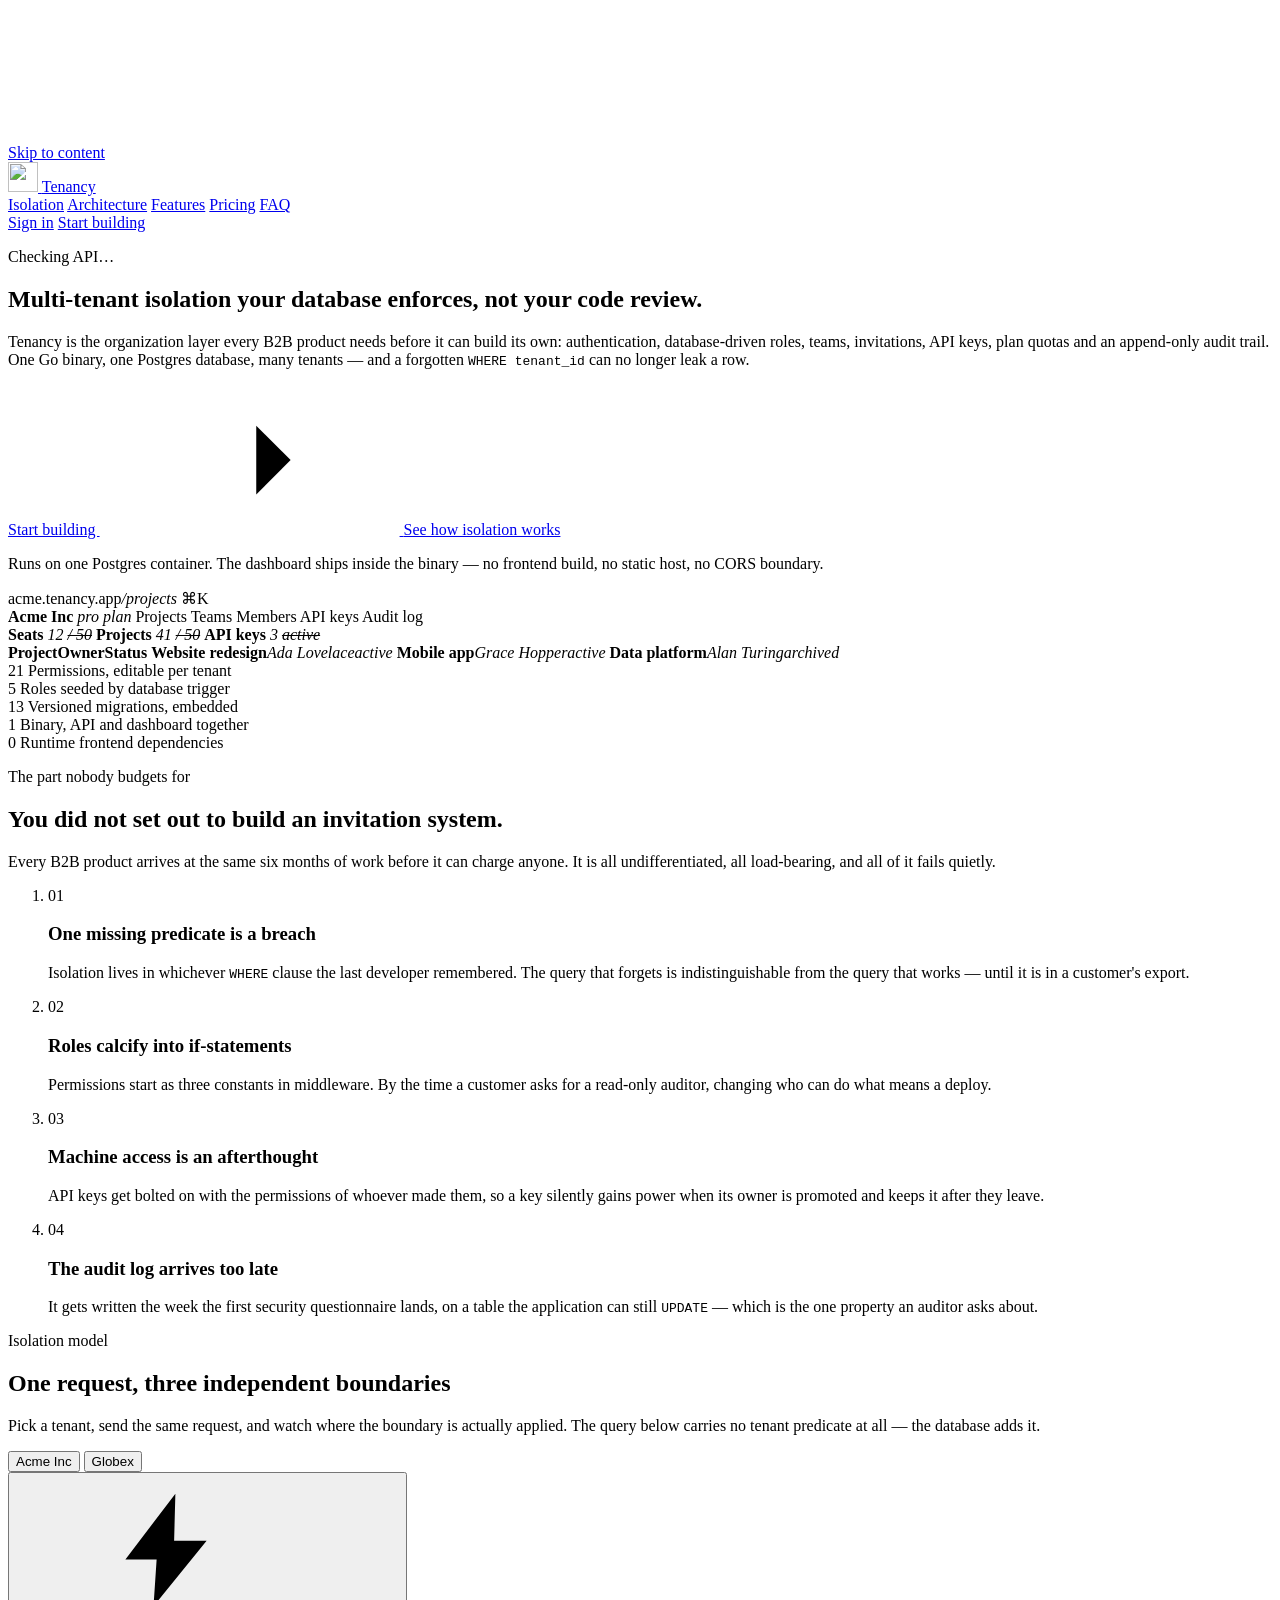
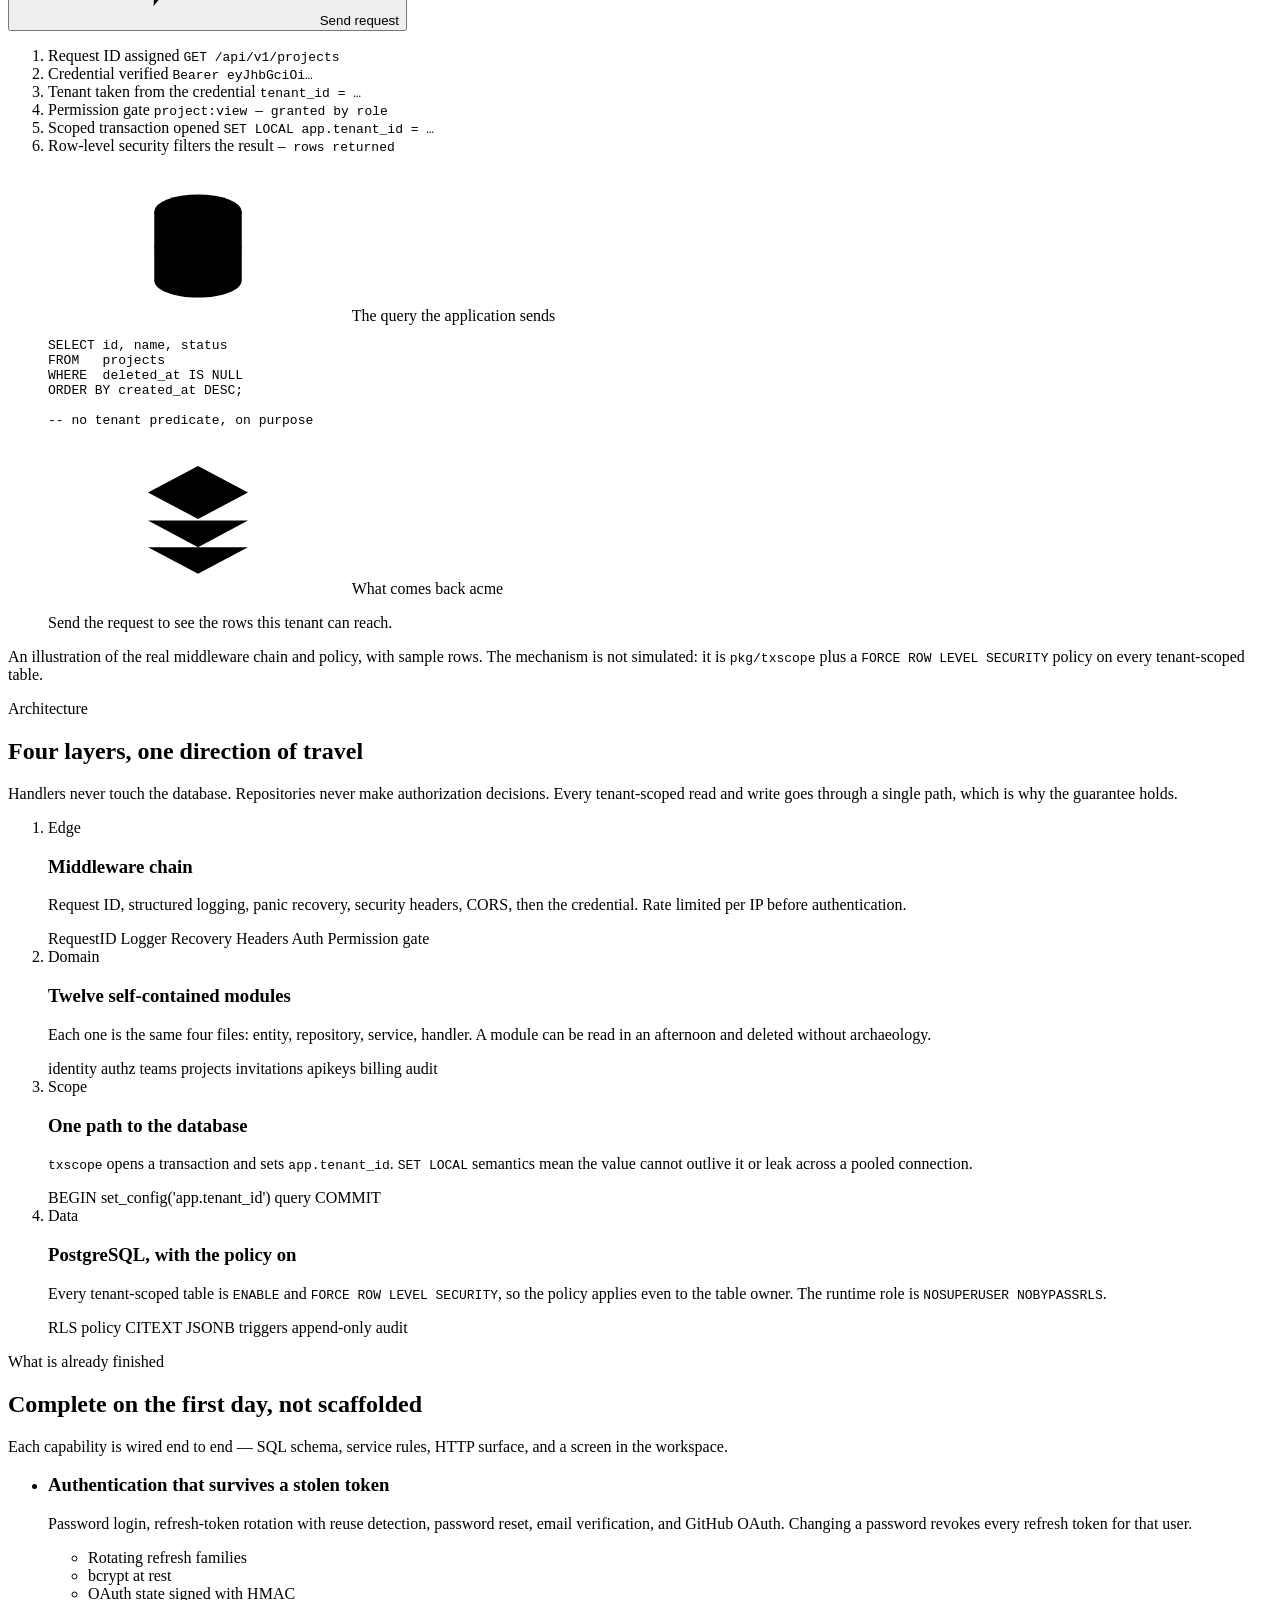
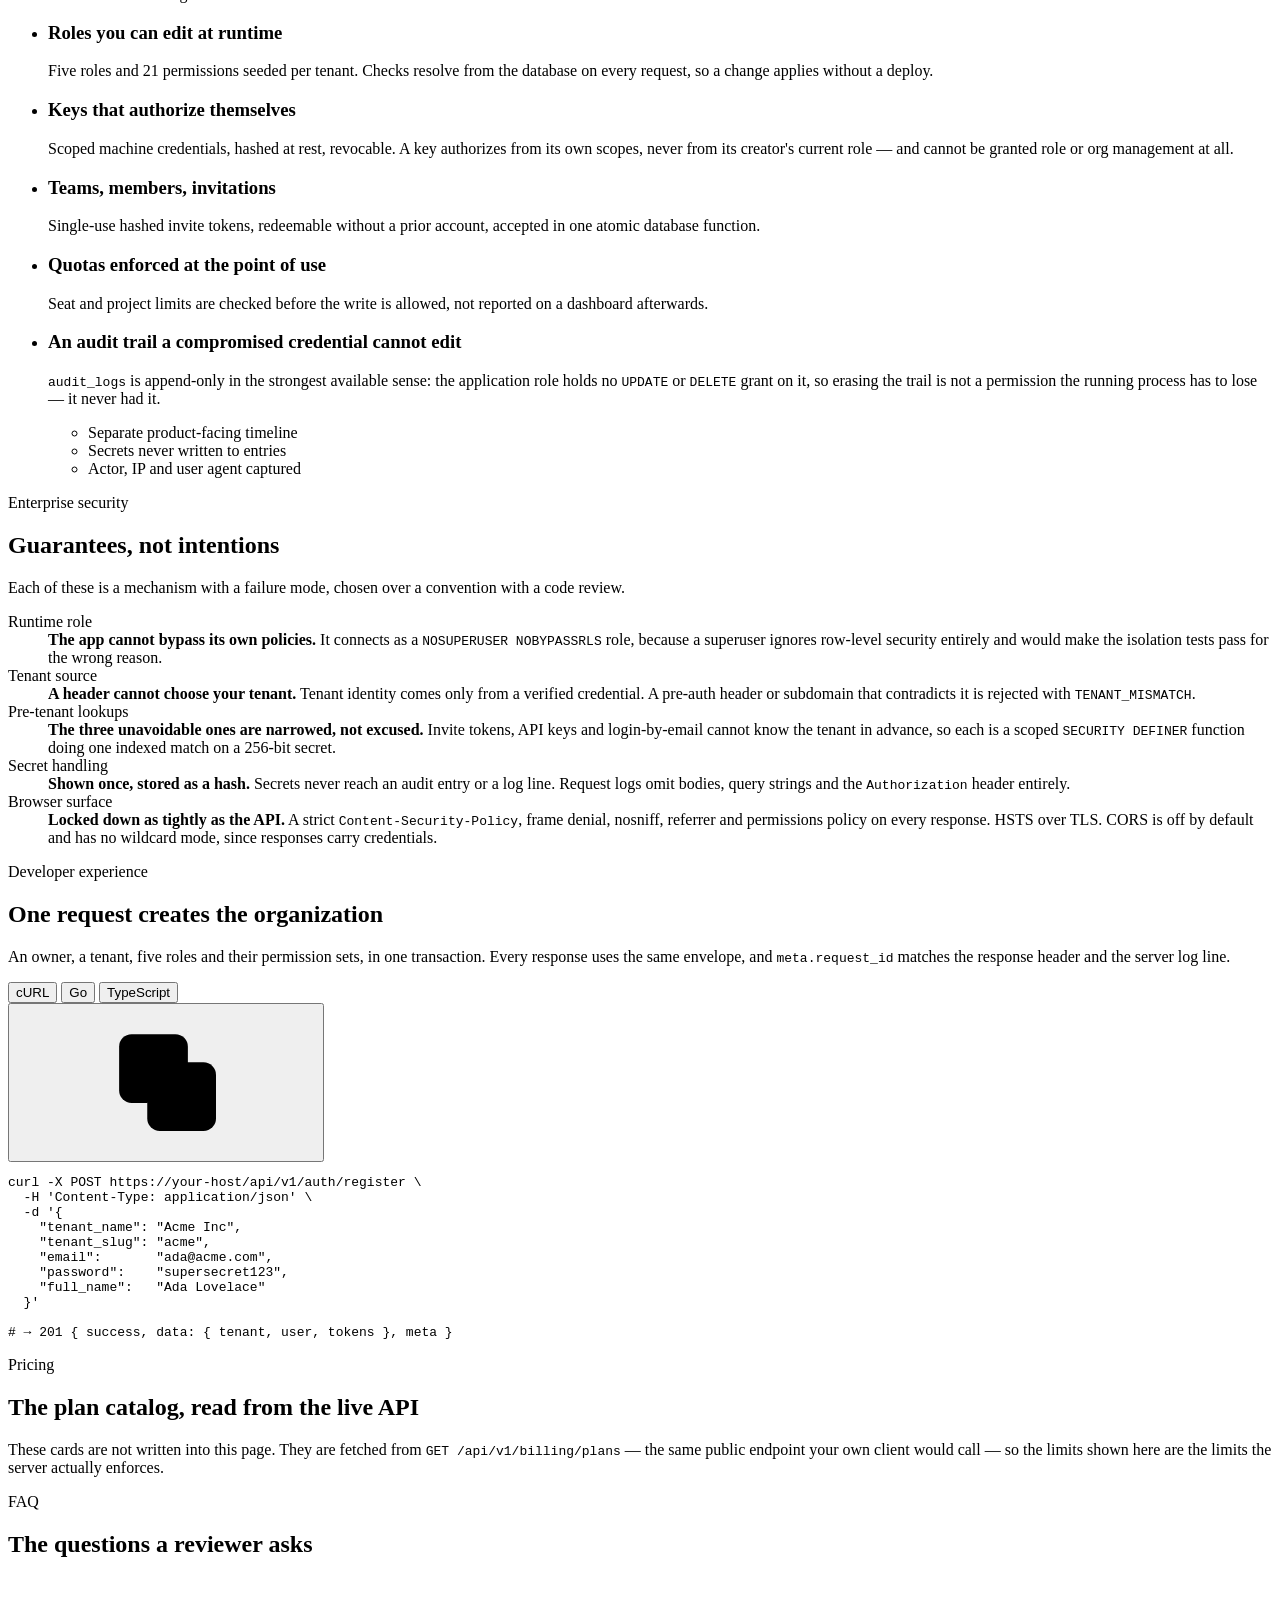
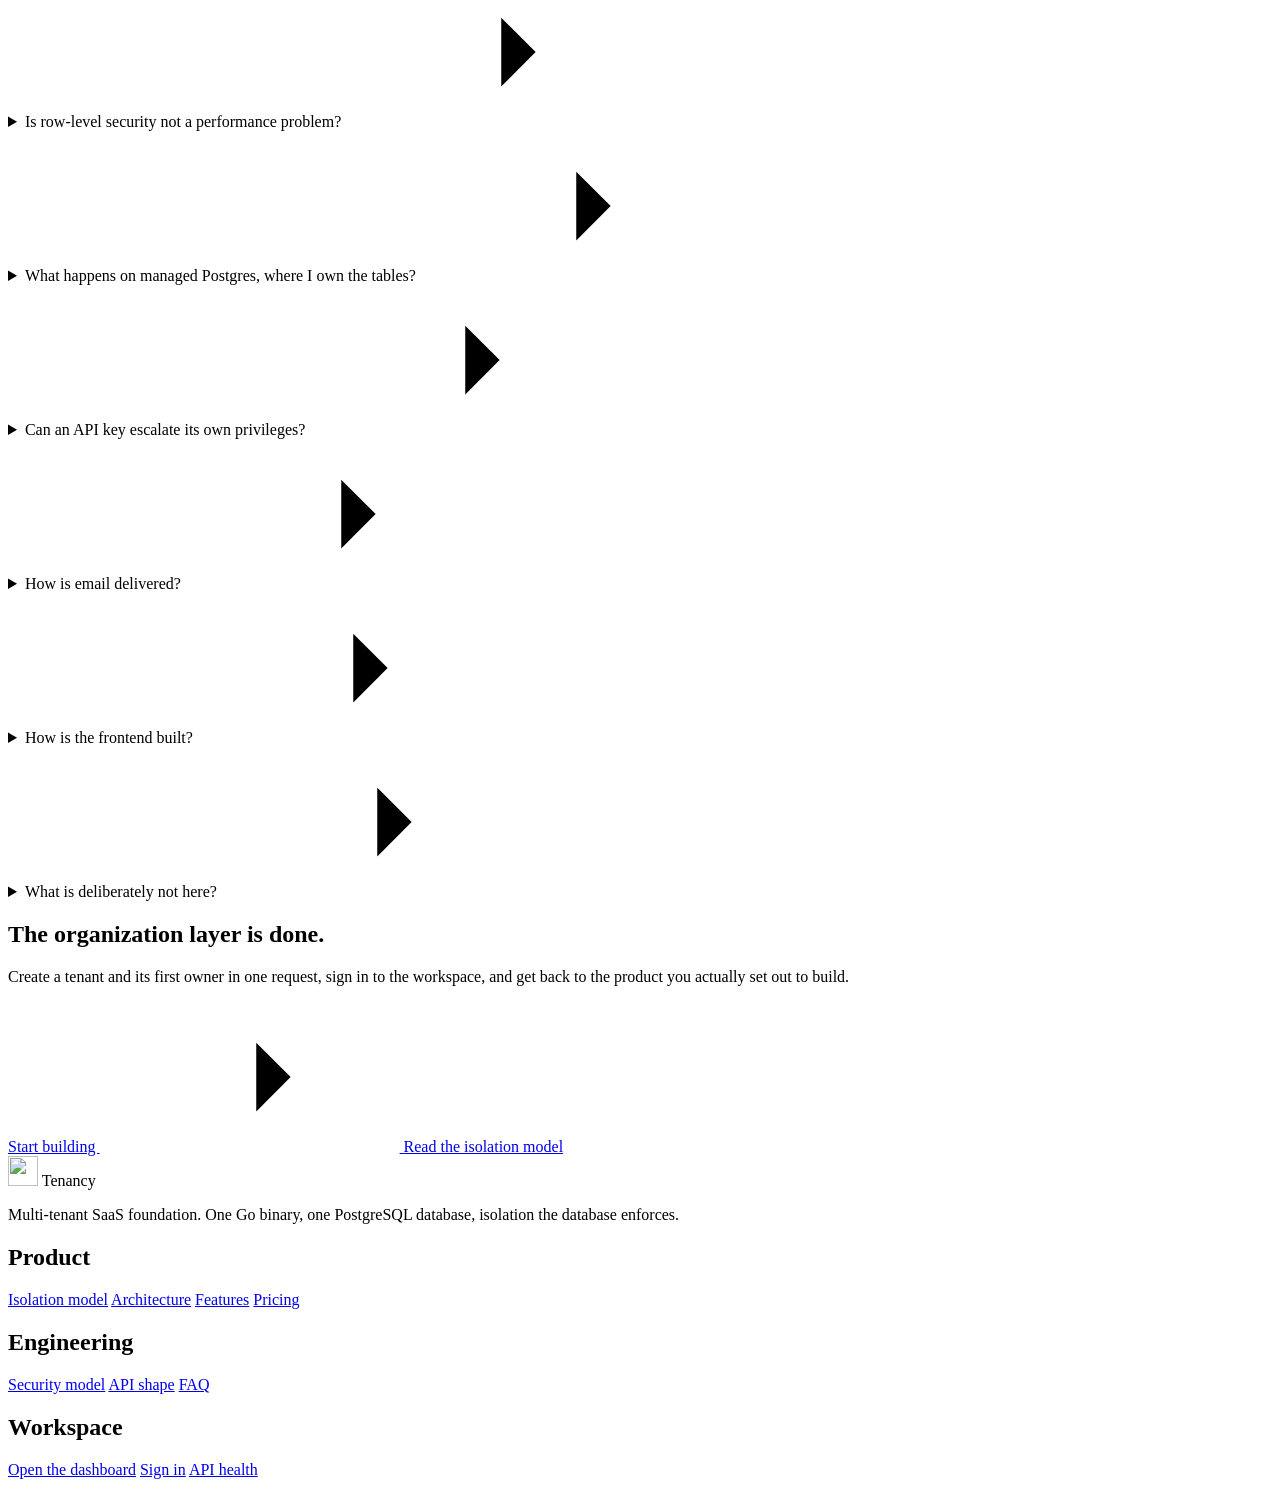
==== commit a82609b6: "Send transactional email via Resend; drop S3 and Google OAuth Add internal/mailer: a Resend transpor" ====
--- a/internal/routes/web/landing.html
+++ b/internal/routes/web/landing.html
@@ -545,7 +545,7 @@
               <h3 class="def__title">Authentication that survives a stolen token</h3>
               <p class="def__text">
                 Password login, refresh-token rotation with reuse detection,
-                password reset, email verification, and Google or GitHub OAuth.
+                password reset, email verification, and GitHub OAuth.
                 Changing a password revokes every refresh token for that user.
               </p>
               <ul class="def__facts">
@@ -830,16 +830,17 @@
             </details>
             <details class="qa">
               <summary class="qa__q">
-                Why is there no email being sent yet?
+                How is email delivered?
                 <svg class="icon icon--sm qa__chev" aria-hidden="true" focusable="false"><use href="#i-arrow-right"></use></svg>
               </summary>
               <div class="qa__a">
                 <p>
-                  Invitation, reset and verification tokens are published as
-                  domain events, but no transport is wired up — so this is stated
-                  plainly rather than implied. Until one is, the dashboard
-                  surfaces a new invite link directly so the flow is usable.
-                  Kafka publishing, Redis caching and S3 uploads are the same
+                  Invitation, password-reset and verification mail goes out
+                  through Resend, over one HTTPS call rather than an SDK. With no
+                  API key configured the transport falls back to a no-op that logs
+                  each undeliverable message, so the flows still work locally and
+                  the dashboard surfaces a new invite link directly. Kafka
+                  publishing, Redis caching and file uploads remain the other
                   shape: interfaces that degrade to no-ops.
                 </p>
               </div>
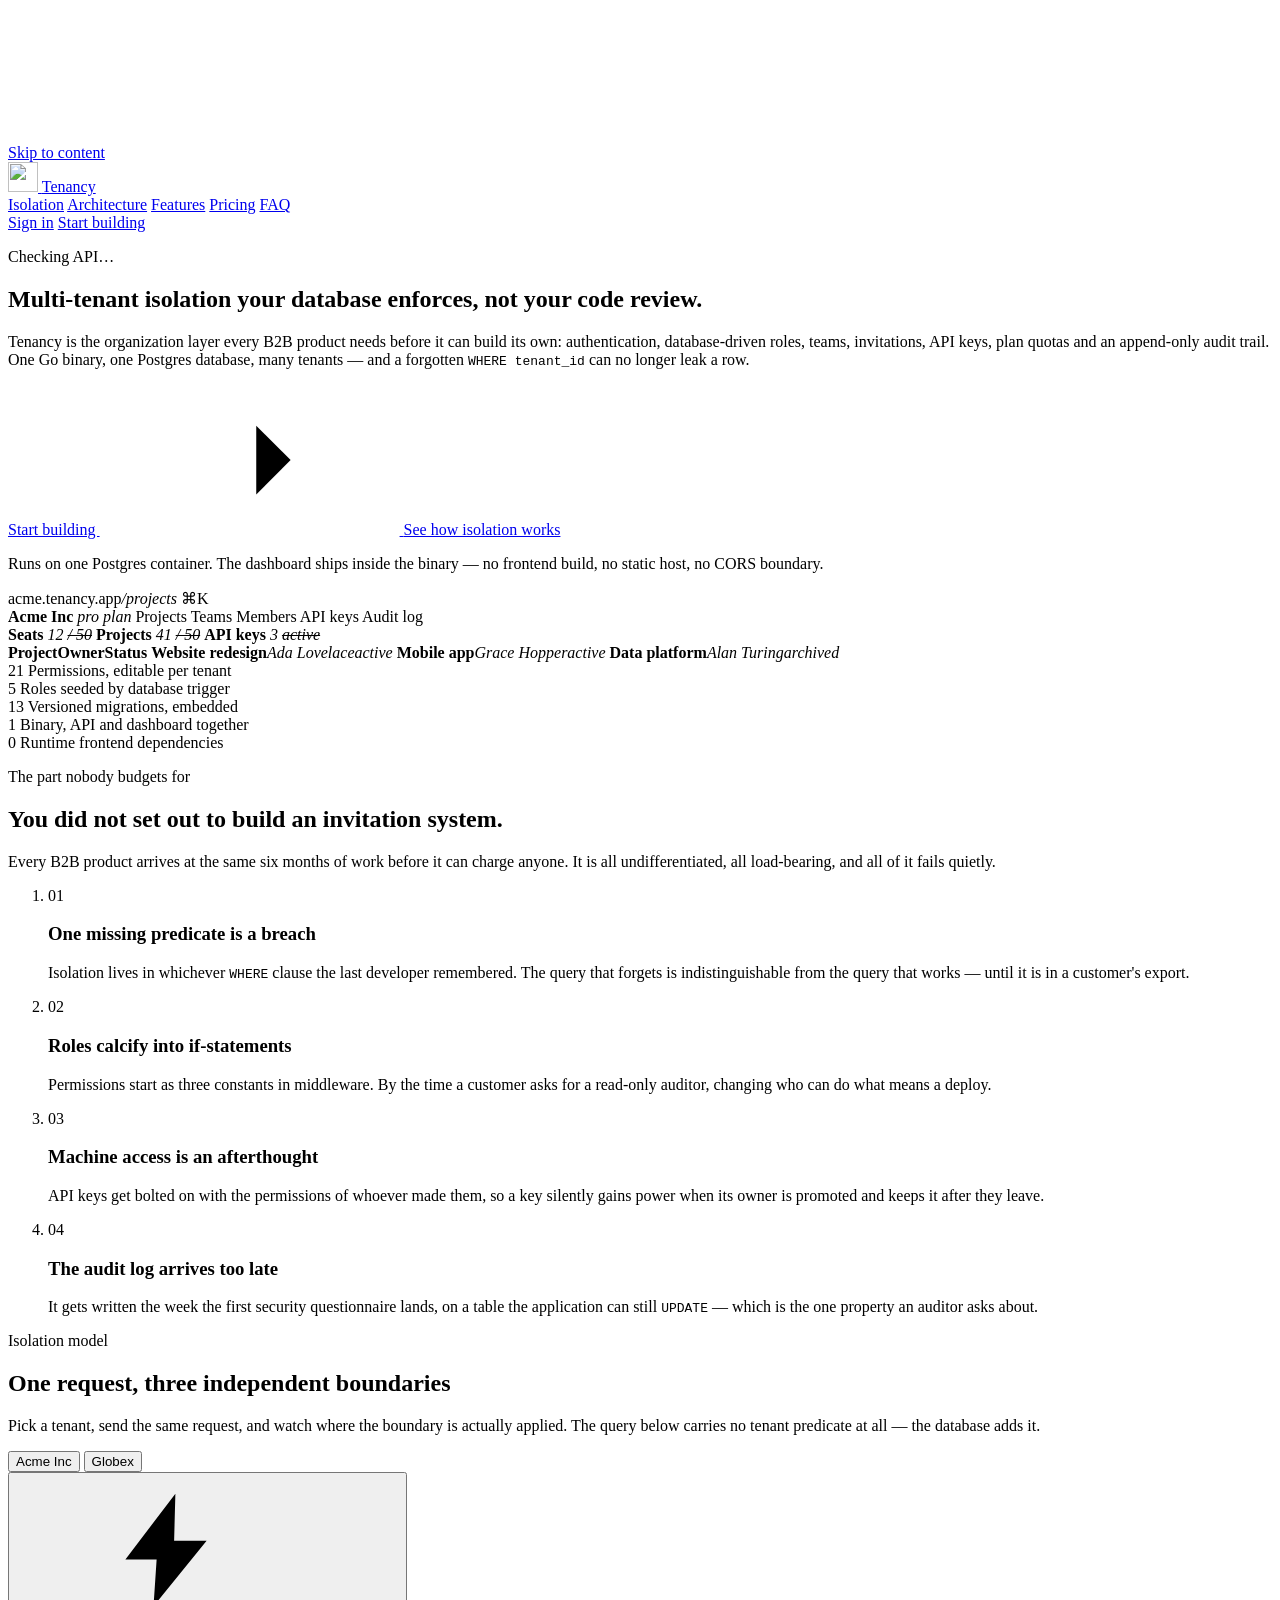
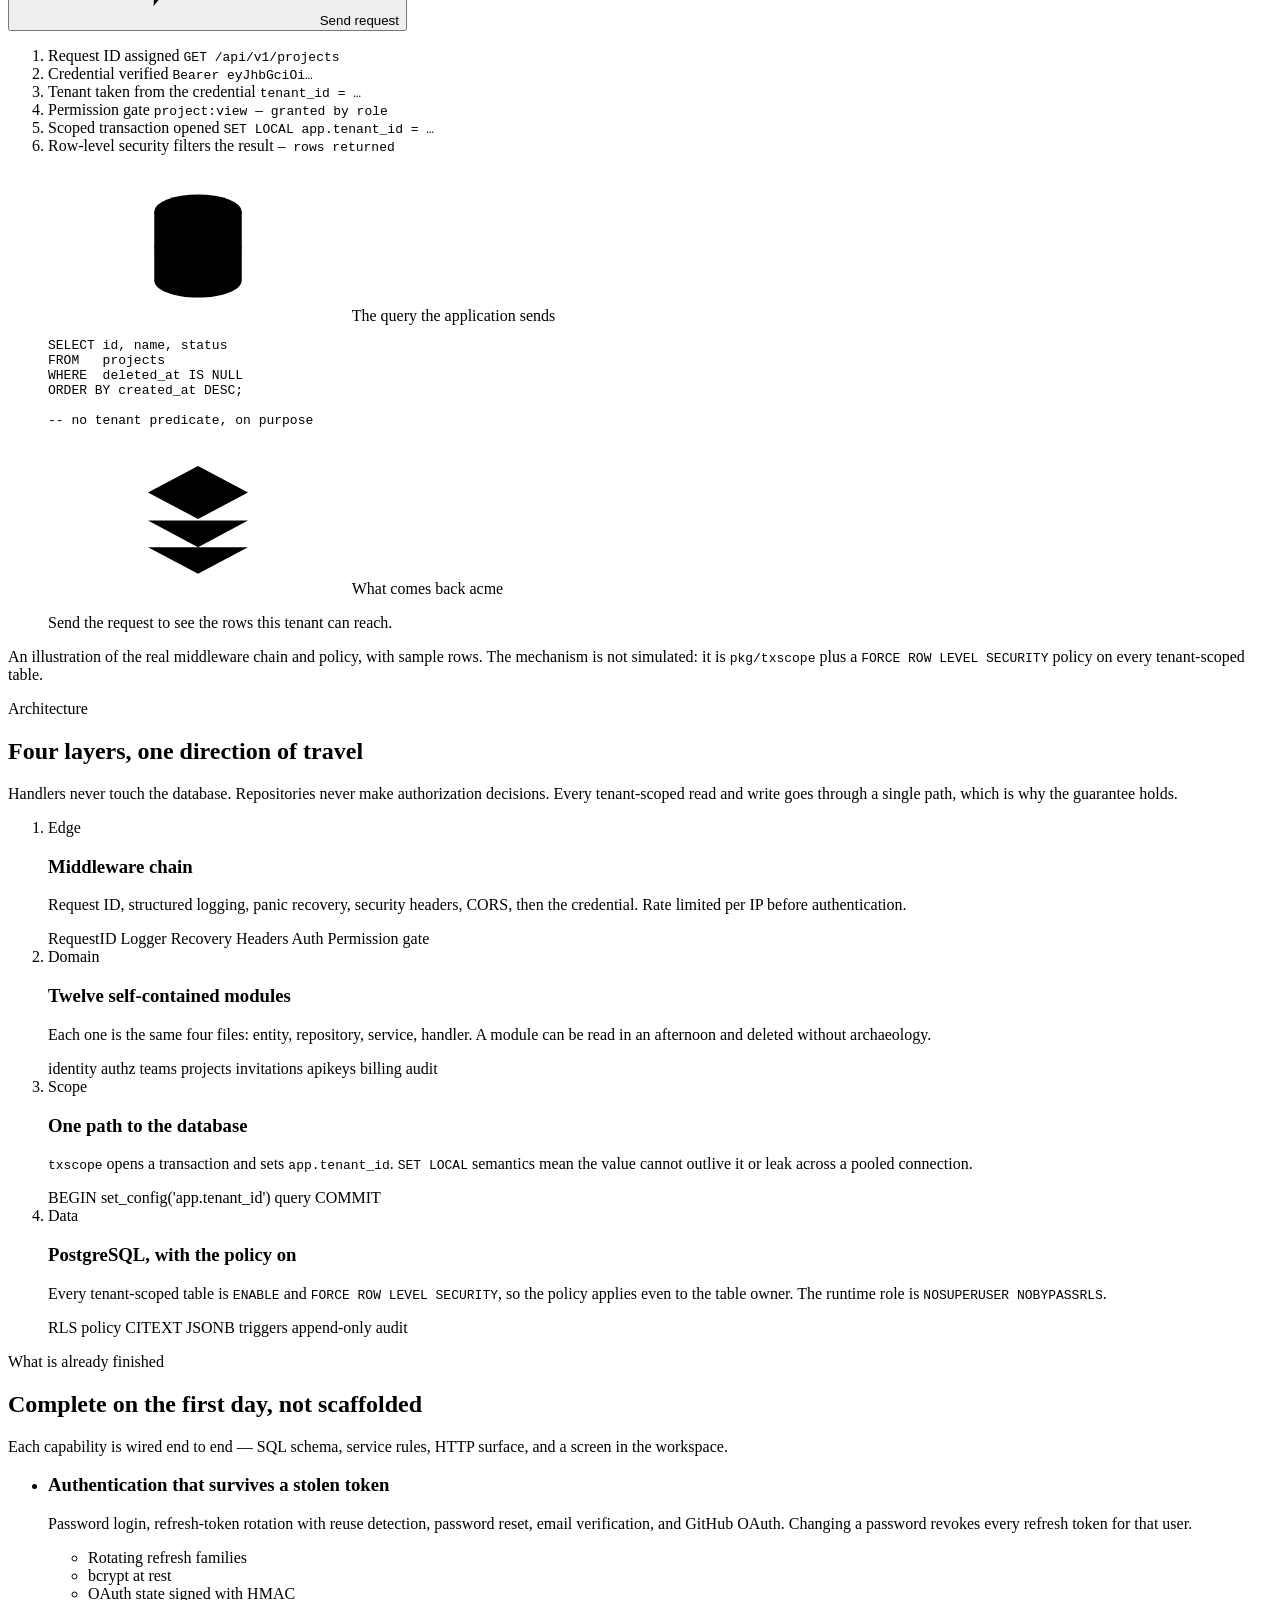
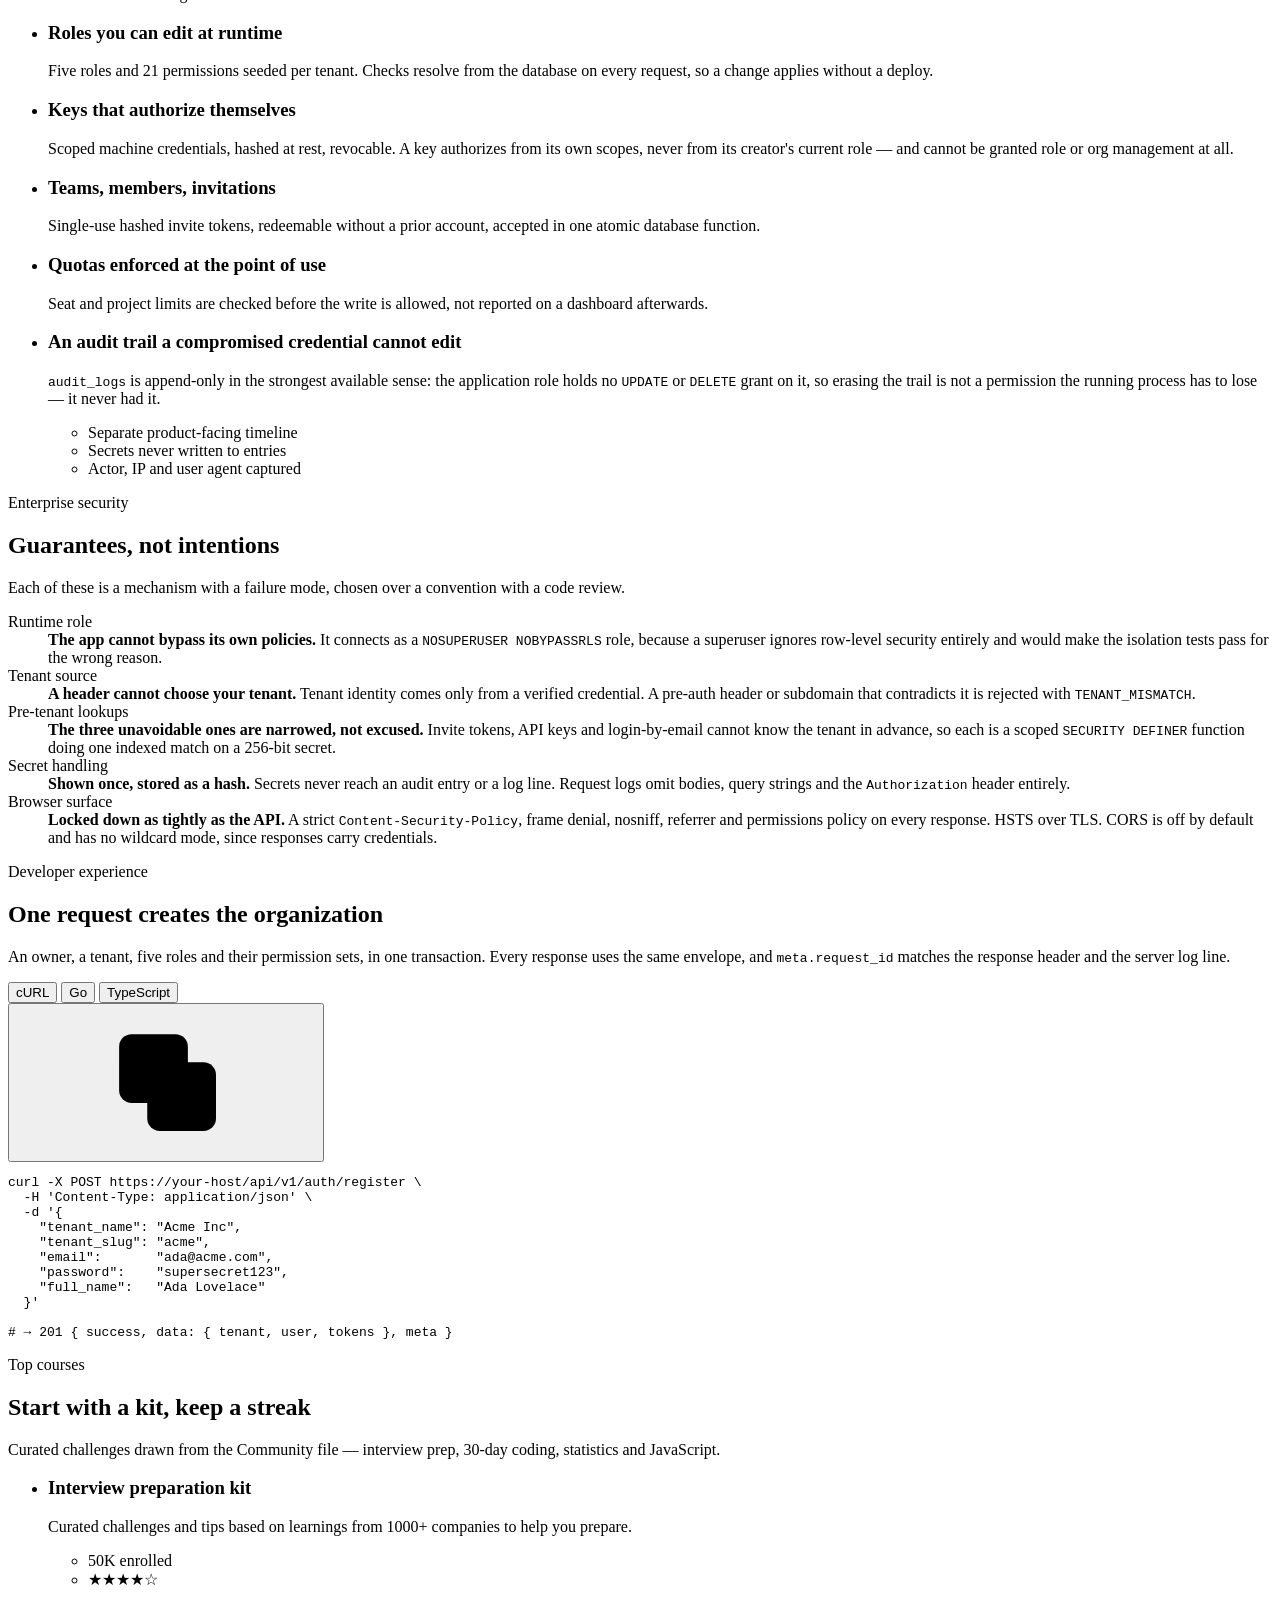
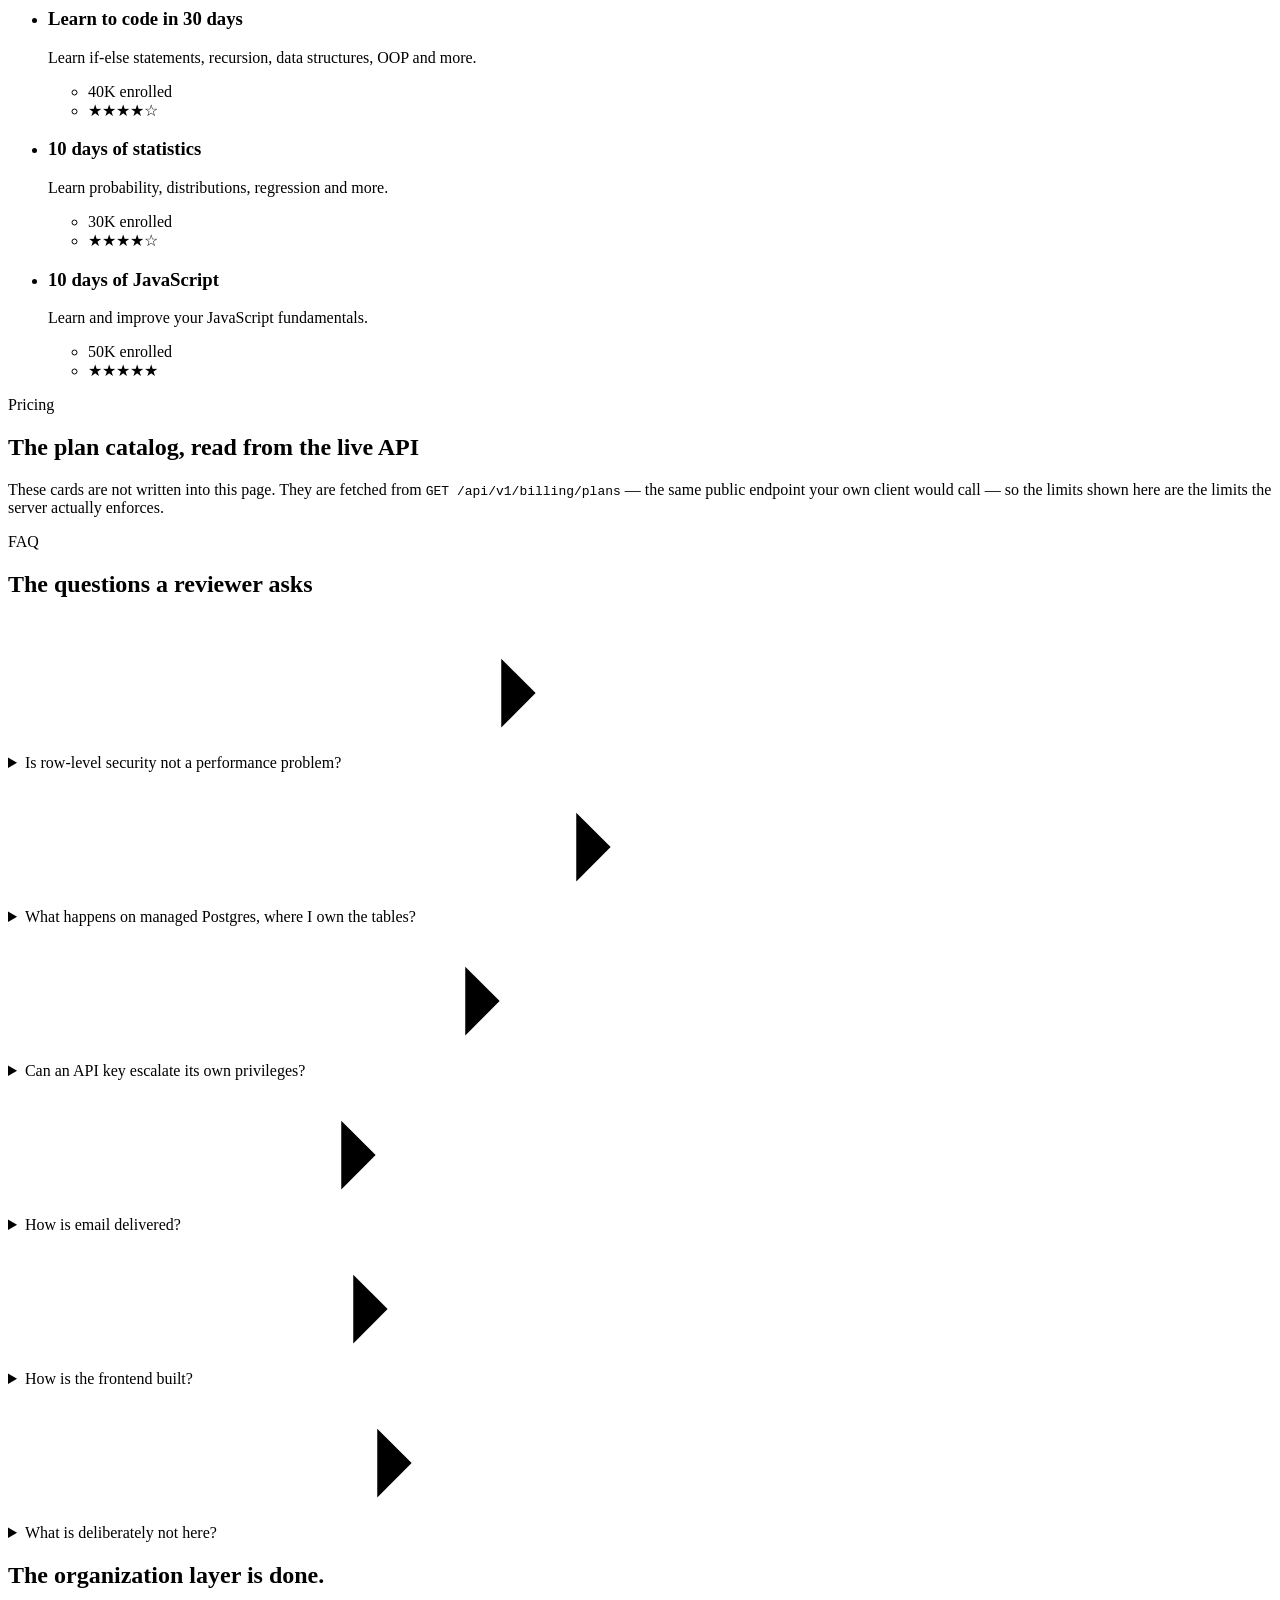
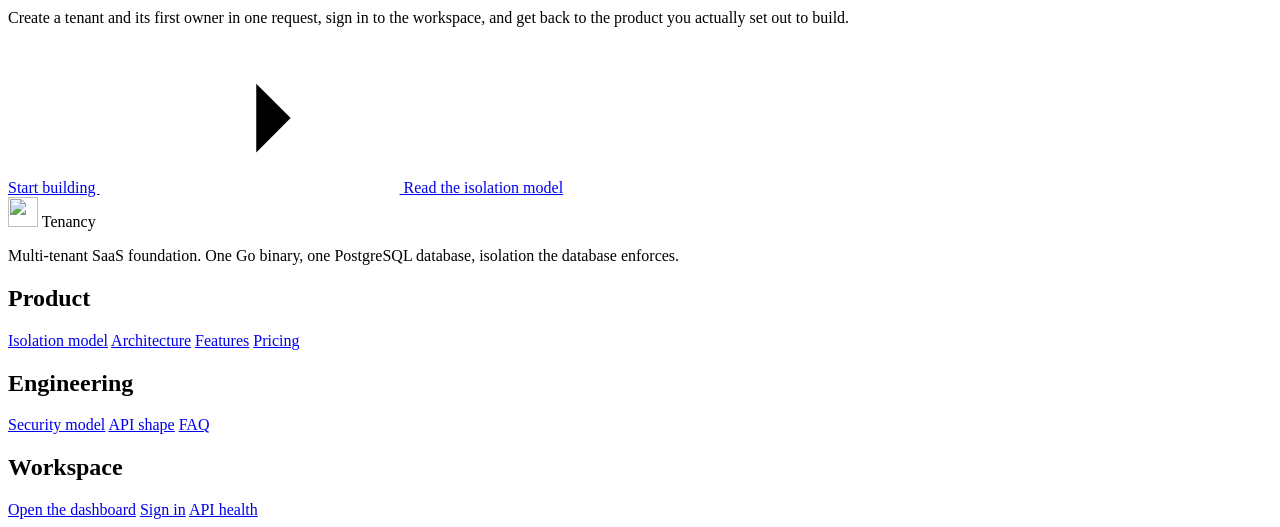
==== commit 292ba81a: "chore: update internal/routes/web/landing.html" ====
--- a/internal/routes/web/landing.html
+++ b/internal/routes/web/landing.html
@@ -740,6 +740,67 @@
         </div>
       </section>
 
+      <!-- ═══════════════════════════ Top courses ═════════════════════════ -->
+      <!-- Static course catalog from the Figma Hack-1/Hack-2 frames: original
+           markup, same course names and enrolment counts, star ratings as text
+           (colour is never the only signal). No JS drives this section. -->
+      <section class="band band--alt" id="courses">
+        <div class="ld-shell">
+          <header class="sec reveal">
+            <p class="kicker">Top courses</p>
+            <h2 class="sec__title">Start with a kit, keep a streak</h2>
+            <p class="sec__sub">
+              Curated challenges drawn from the Community file — interview prep,
+              30-day coding, statistics and JavaScript.
+            </p>
+          </header>
+
+          <ul class="defs reveal reveal--rule">
+            <li class="def">
+              <h3 class="def__title">Interview preparation kit</h3>
+              <p class="def__text">
+                Curated challenges and tips based on learnings from 1000+
+                companies to help you prepare.
+              </p>
+              <ul class="def__facts">
+                <li>50K enrolled</li>
+                <li aria-label="Rated 4 out of 5 stars">★★★★☆</li>
+              </ul>
+            </li>
+            <li class="def">
+              <h3 class="def__title">Learn to code in 30 days</h3>
+              <p class="def__text">
+                Learn if-else statements, recursion, data structures, OOP and more.
+              </p>
+              <ul class="def__facts">
+                <li>40K enrolled</li>
+                <li aria-label="Rated 4 out of 5 stars">★★★★☆</li>
+              </ul>
+            </li>
+            <li class="def">
+              <h3 class="def__title">10 days of statistics</h3>
+              <p class="def__text">
+                Learn probability, distributions, regression and more.
+              </p>
+              <ul class="def__facts">
+                <li>30K enrolled</li>
+                <li aria-label="Rated 4 out of 5 stars">★★★★☆</li>
+              </ul>
+            </li>
+            <li class="def">
+              <h3 class="def__title">10 days of JavaScript</h3>
+              <p class="def__text">
+                Learn and improve your JavaScript fundamentals.
+              </p>
+              <ul class="def__facts">
+                <li>50K enrolled</li>
+                <li aria-label="Rated 5 out of 5 stars">★★★★★</li>
+              </ul>
+            </li>
+          </ul>
+        </div>
+      </section>
+
       <!-- ═══════════════════════════ Pricing ═══════════════════════════ -->
       <section class="band" id="pricing">
         <div class="ld-shell">
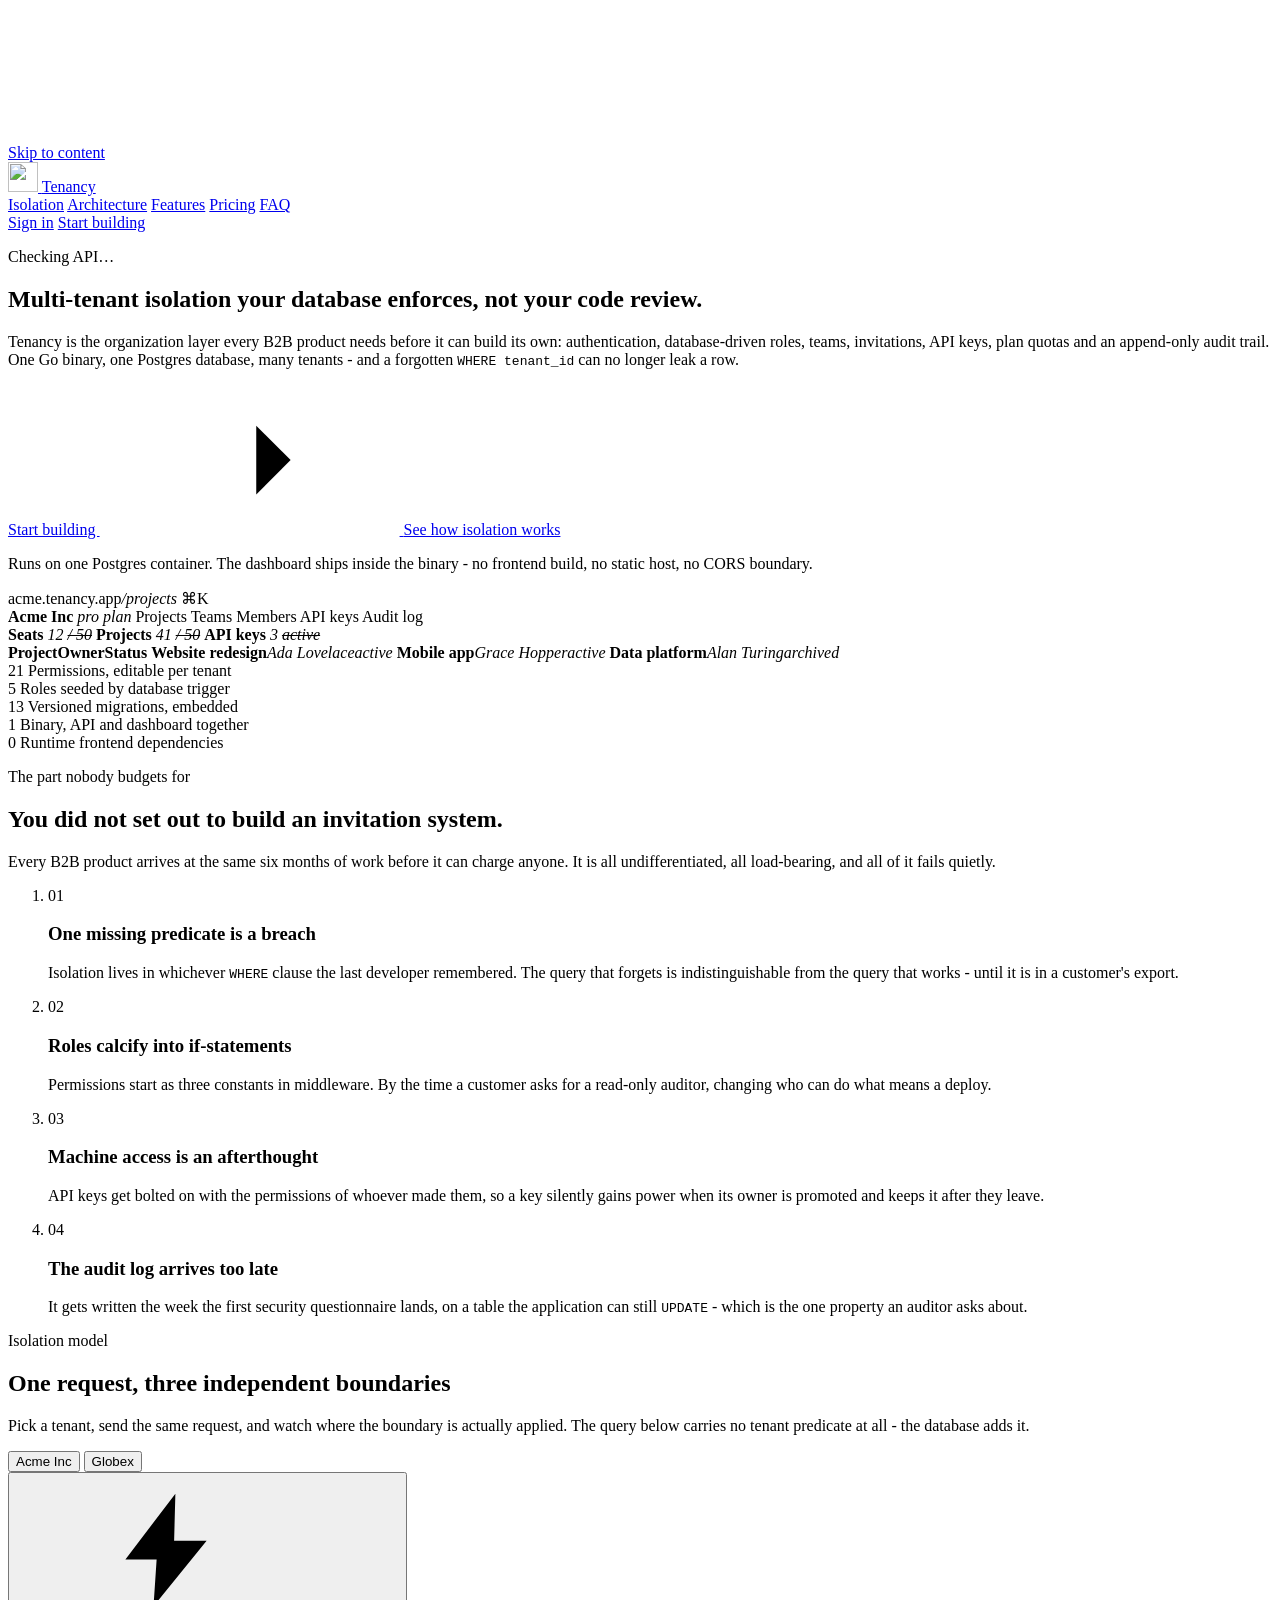
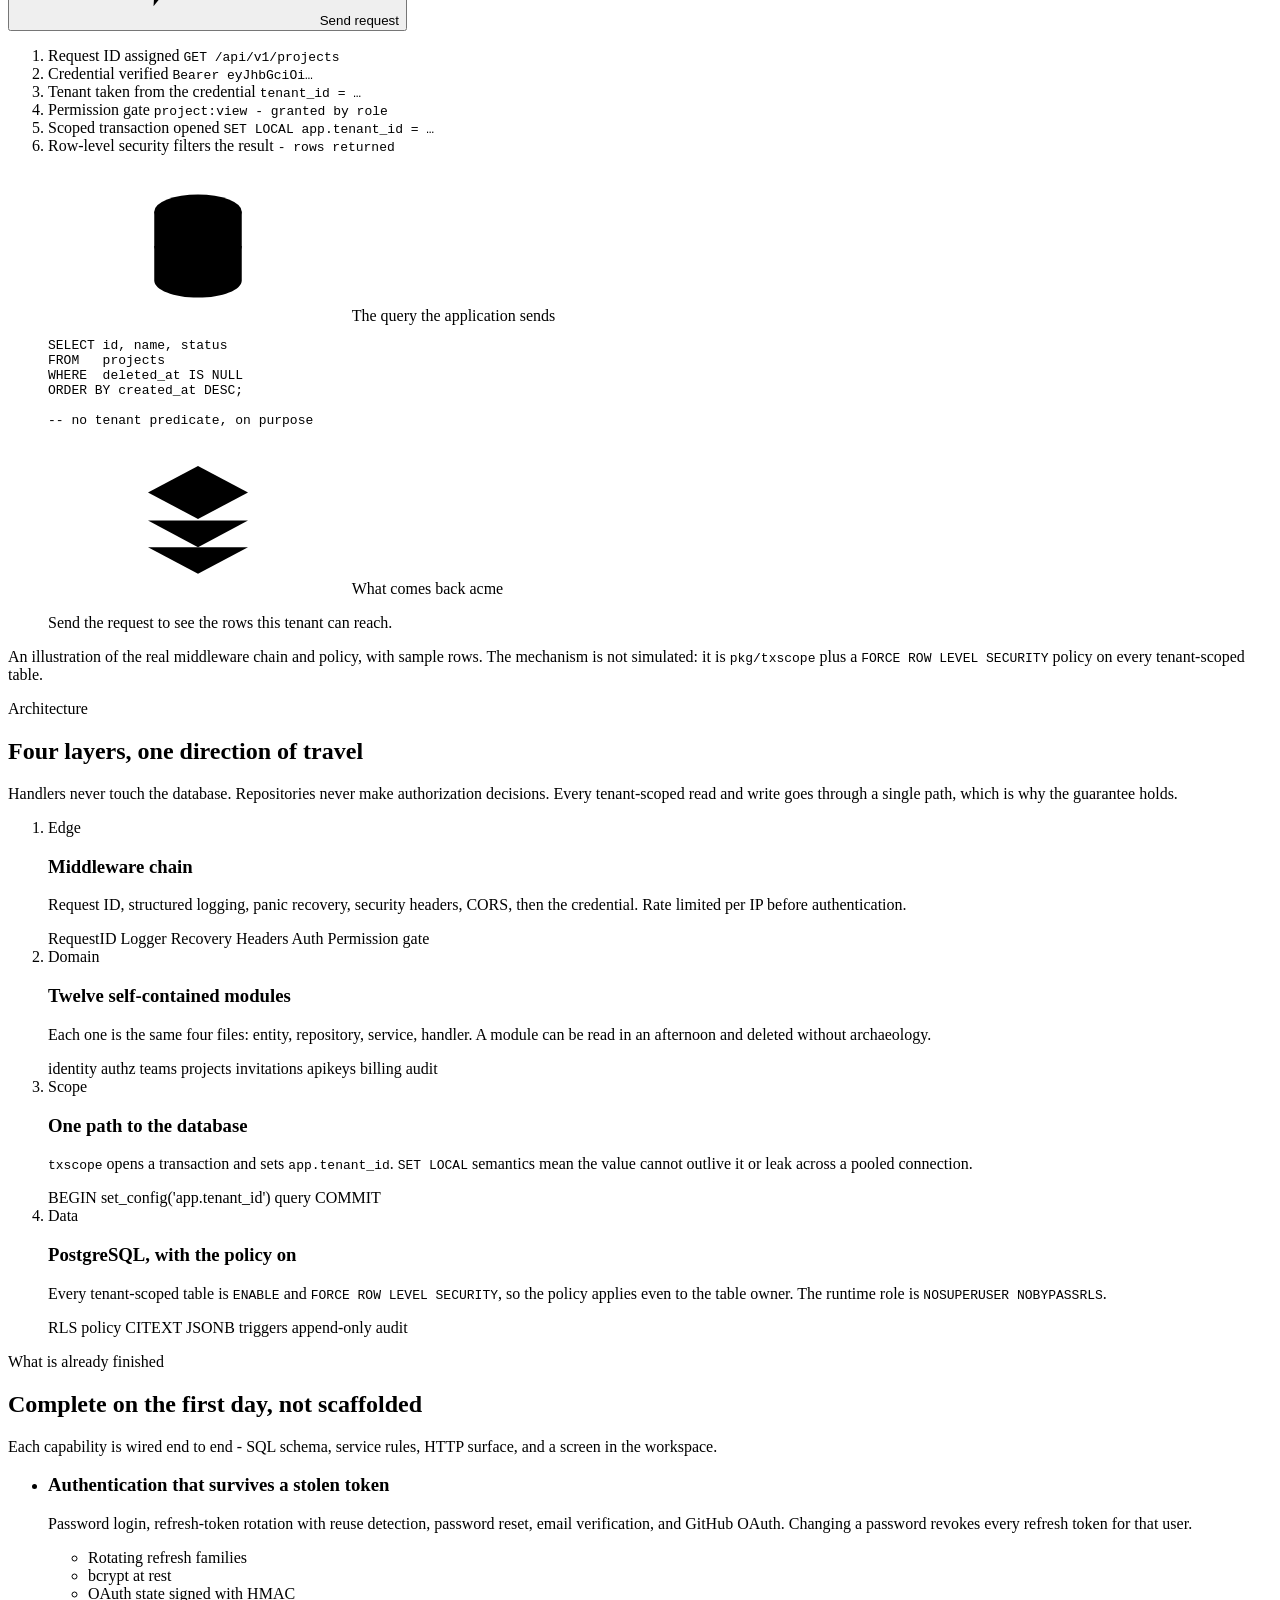
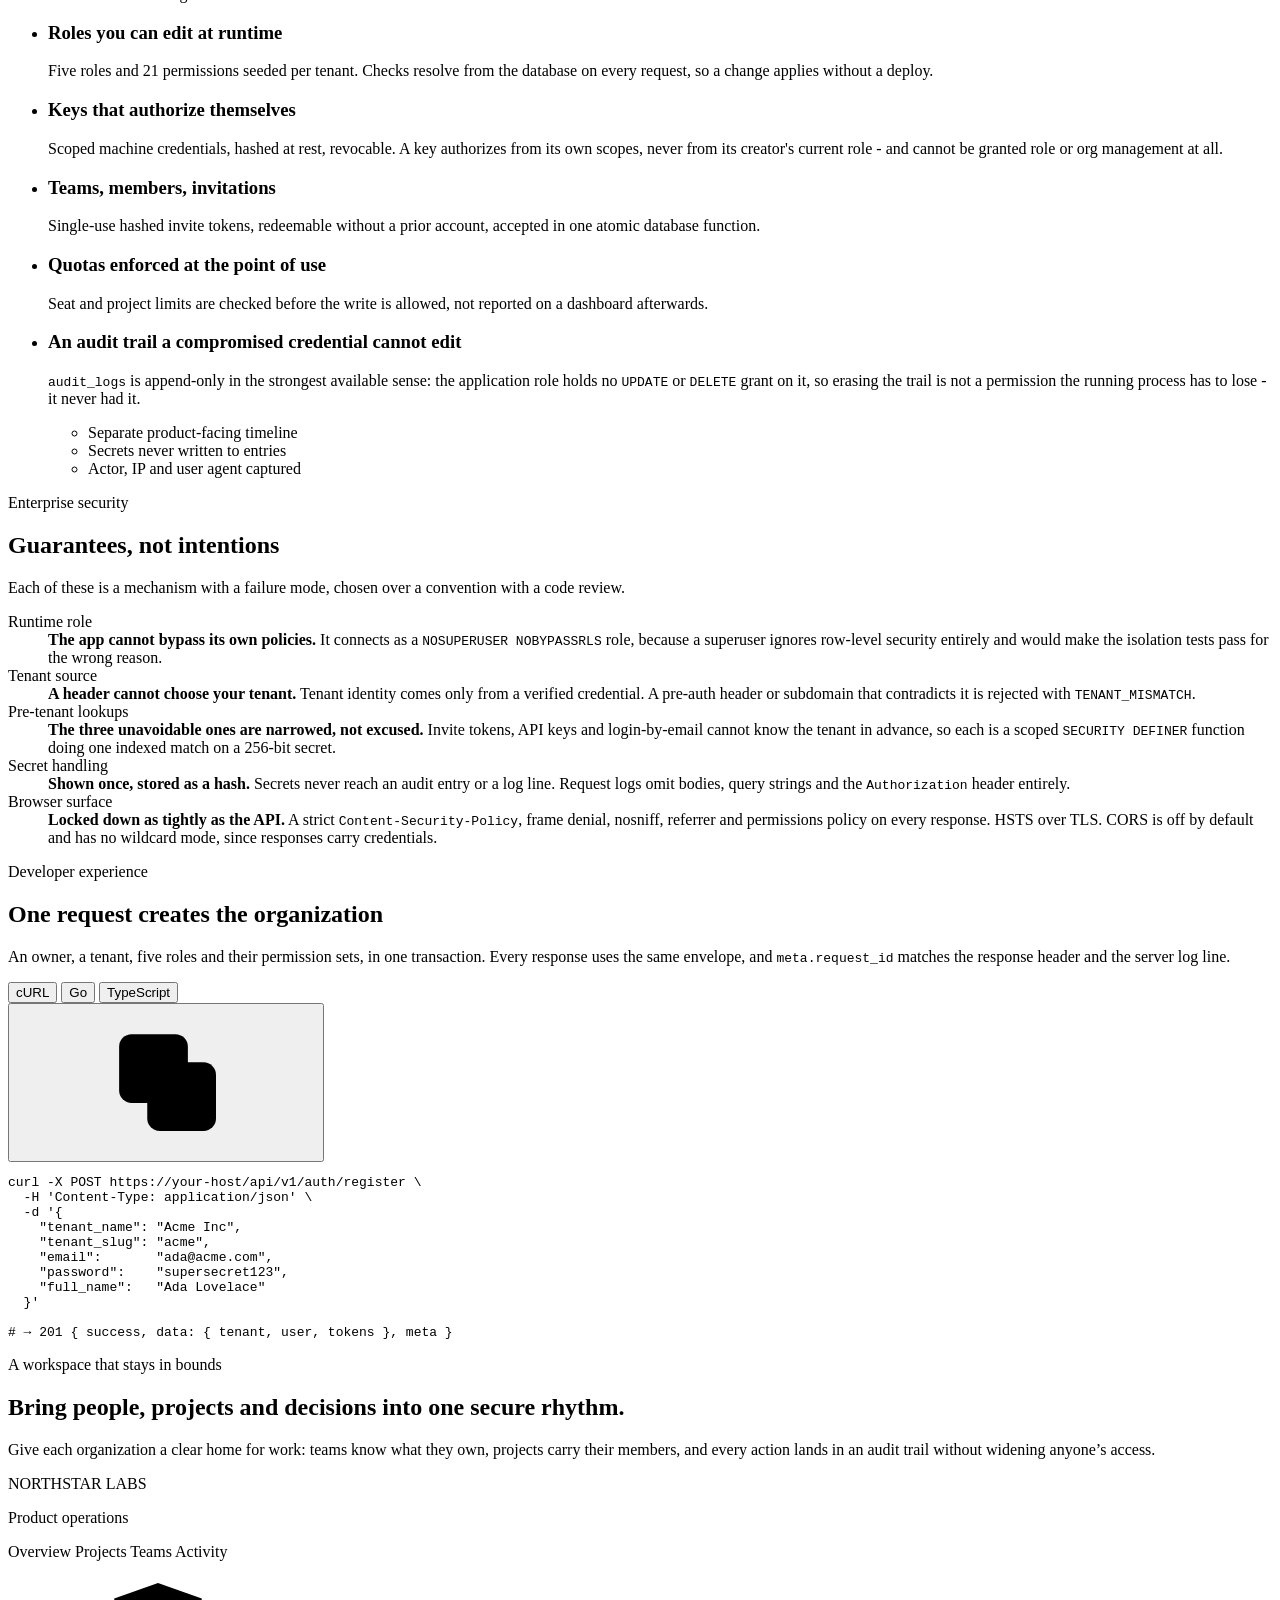
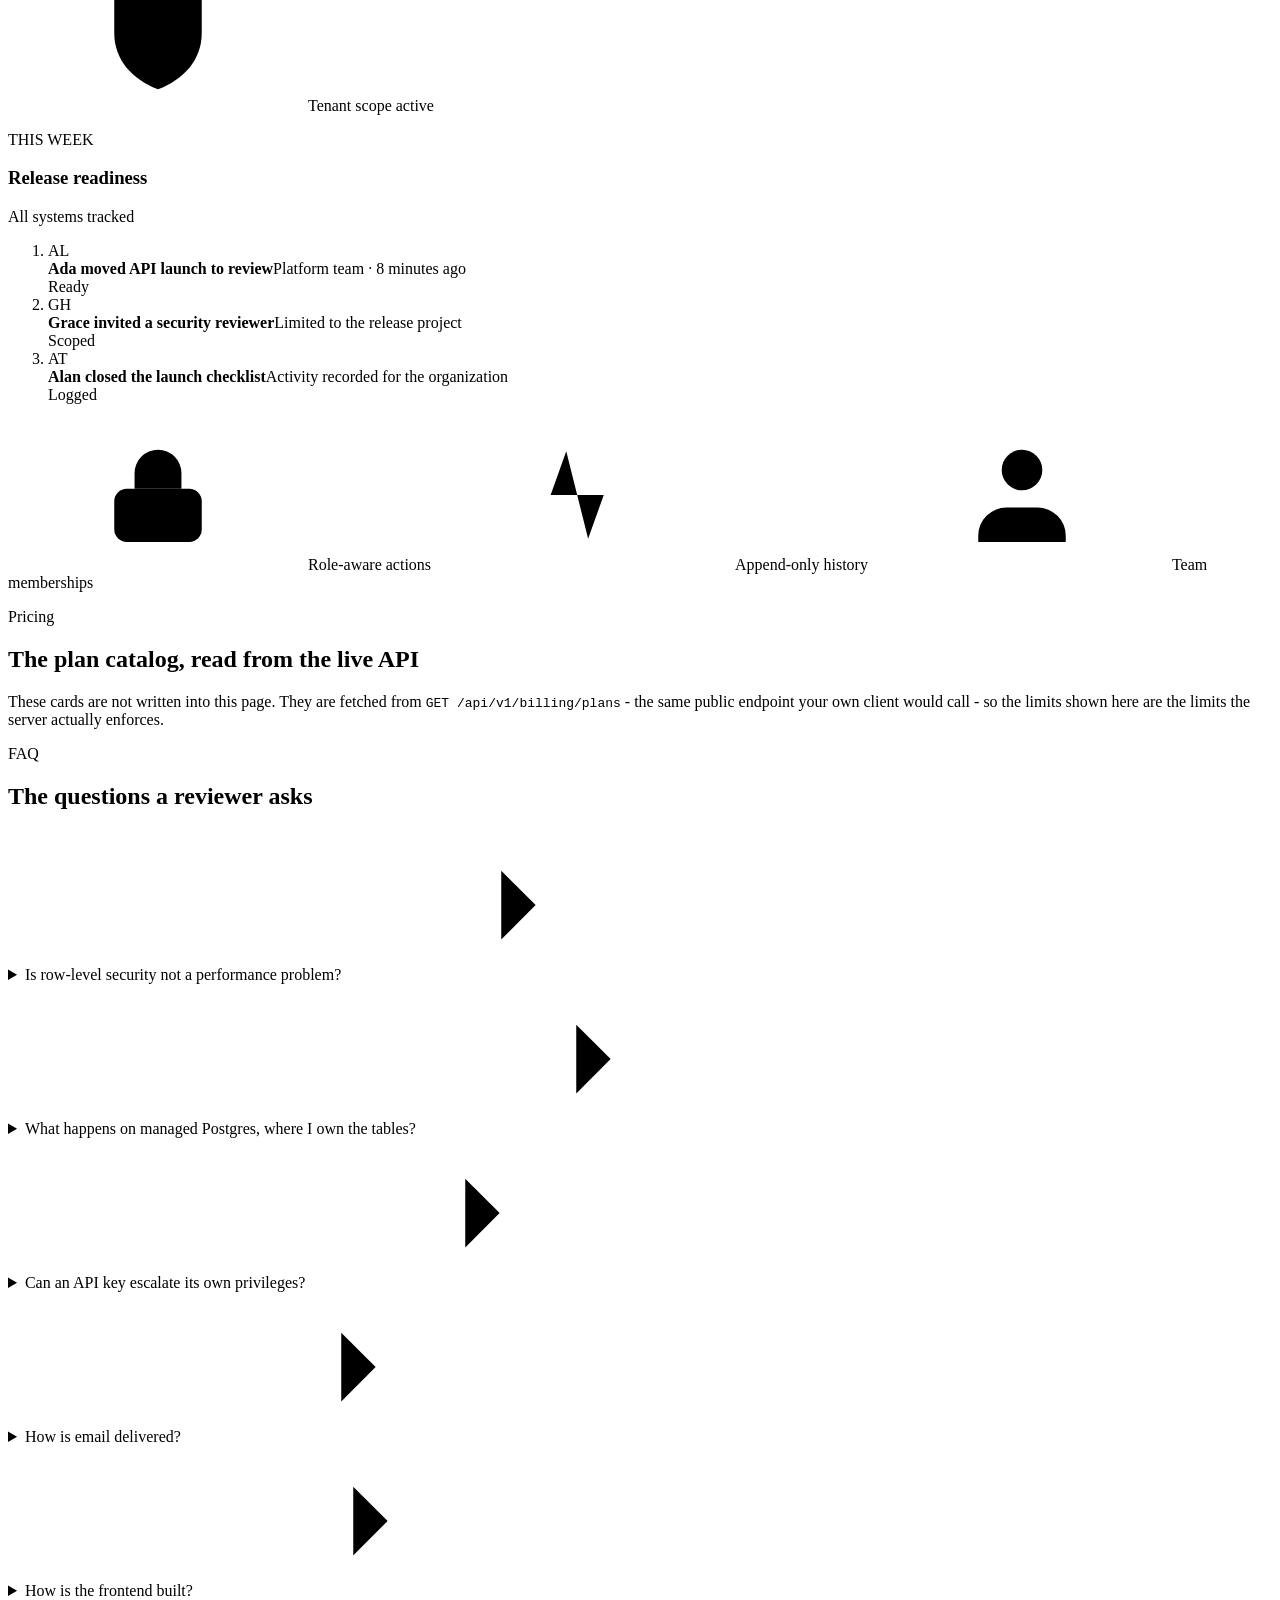
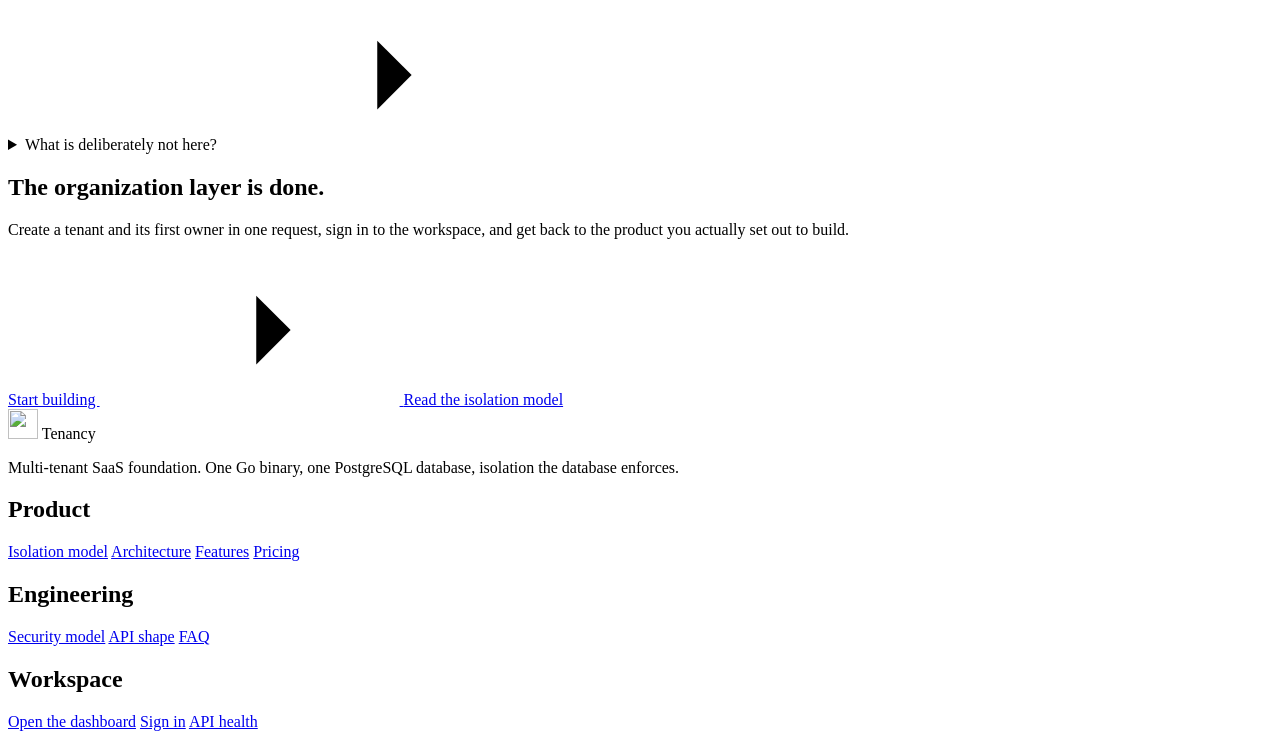
==== commit 96e0593c: "chore: update internal/routes/web/landing.html" ====
--- a/internal/routes/web/landing.html
+++ b/internal/routes/web/landing.html
@@ -4,12 +4,12 @@
     <meta charset="UTF-8" />
     <meta name="viewport" content="width=device-width, initial-scale=1.0" />
     <meta name="color-scheme" content="dark light" />
-    <meta name="theme-color" content="#000000" />
+    <meta name="theme-color" content="#4a154b" />
     <meta
       name="description"
       content="Tenancy is a production-grade multi-tenant backend in Go: authentication, database-driven RBAC, teams, invitations, API keys, plan quotas and an append-only audit trail, with tenant isolation enforced by PostgreSQL row-level security."
     />
-    <title>Tenancy — multi-tenant backend with isolation the database enforces</title>
+    <title>Tenancy - multi-tenant backend with isolation the database enforces</title>
 
     <!-- Canonical brand surfaces. SVG is the modern favicon, ICO is the legacy
          fallback, PNG handles touch/install contexts, and the manifest points at
@@ -21,24 +21,24 @@
     <link rel="manifest" href="/site.webmanifest" />
     <meta name="application-name" content="Tenancy" />
     <meta name="apple-mobile-web-app-title" content="Tenancy" />
-    <meta name="msapplication-TileColor" content="#000000" />
+    <meta name="msapplication-TileColor" content="#4a154b" />
     <meta name="msapplication-TileImage" content="/assets/brand/icon-192.png" />
 
     <!-- Social cards use the same mark and brand ramp; the image is relative so
          self-hosted deployments do not publish somebody else's canonical host. -->
     <meta property="og:type" content="website" />
     <meta property="og:site_name" content="Tenancy" />
-    <meta property="og:title" content="Tenancy — multi-tenant isolation your database enforces" />
-    <meta property="og:description" content="Authentication, database-driven RBAC, teams, invitations, API keys, plan quotas, and an append-only audit trail — one Go binary." />
+    <meta property="og:title" content="Tenancy - multi-tenant isolation your database enforces" />
+    <meta property="og:description" content="Authentication, database-driven RBAC, teams, invitations, API keys, plan quotas, and an append-only audit trail - one Go binary." />
     <meta property="og:image" content="/assets/brand/social-card.png" />
     <meta property="og:image:width" content="1200" />
     <meta property="og:image:height" content="630" />
-    <meta property="og:image:alt" content="Tenancy — multi-tenant isolation your database enforces" />
+    <meta property="og:image:alt" content="Tenancy - multi-tenant isolation your database enforces" />
     <meta name="twitter:card" content="summary_large_image" />
-    <meta name="twitter:title" content="Tenancy — multi-tenant isolation your database enforces" />
-    <meta name="twitter:description" content="Authentication, RBAC, teams, invitations, API keys, quotas, and audit — one Go binary." />
+    <meta name="twitter:title" content="Tenancy - multi-tenant isolation your database enforces" />
+    <meta name="twitter:description" content="Authentication, RBAC, teams, invitations, API keys, quotas, and audit - one Go binary." />
     <meta name="twitter:image" content="/assets/brand/social-card.png" />
-    <meta name="twitter:image:alt" content="Tenancy — multi-tenant isolation your database enforces" />
+    <meta name="twitter:image:alt" content="Tenancy - multi-tenant isolation your database enforces" />
 
     <!--
       Both scripts are synchronous and in <head> on purpose.
@@ -129,7 +129,7 @@
             Tenancy is the organization layer every B2B product needs before it
             can build its own: authentication, database-driven roles, teams,
             invitations, API keys, plan quotas and an append-only audit trail.
-            One Go binary, one Postgres database, many tenants — and a forgotten
+            One Go binary, one Postgres database, many tenants - and a forgotten
             <code class="code">WHERE tenant_id</code> can no longer leak a row.
           </p>
 
@@ -143,12 +143,12 @@
 
           <p class="hero__note rise rise--5">
             Runs on one Postgres container. The dashboard ships inside the
-            binary — no frontend build, no static host, no CORS boundary.
+            binary - no frontend build, no static host, no CORS boundary.
           </p>
 
           <!--
             The workspace, drawn from the real design system rather than captured
-            as an image — so it cannot go stale against a redesign the way a PNG
+            as an image - so it cannot go stale against a redesign the way a PNG
             does, and so it is the actual component styling rather than a
             picture of it.
 
@@ -226,7 +226,7 @@
         No customer logos and no testimonials, because there are none: inventing
         either is the fastest way to lose a technical reader who checks. What
         replaces them is a row of facts about the codebase that anyone can verify
-        by cloning it — which is the form of proof this audience actually values.
+        by cloning it - which is the form of proof this audience actually values.
       -->
       <section class="band band--tight metrics" aria-label="At a glance">
         <div class="ld-shell metrics__grid reveal">
@@ -273,7 +273,7 @@
             No cards here, deliberately. Eight sections built from the same
             bordered rounded rectangle is what makes a page look generated: the
             reader stops seeing sections and starts seeing a template. This one
-            is a ledger — a rule, an index, a claim — because the content is four
+            is a ledger - a rule, an index, a claim - because the content is four
             parallel statements of the same shape, and a ruled list says
             "parallel" more economically than four boxes do.
           -->
@@ -284,7 +284,7 @@
               <p class="fault__text">
                 Isolation lives in whichever <code class="code">WHERE</code>
                 clause the last developer remembered. The query that forgets is
-                indistinguishable from the query that works — until it is in a
+                indistinguishable from the query that works - until it is in a
                 customer's export.
               </p>
             </li>
@@ -312,7 +312,7 @@
               <p class="fault__text">
                 It gets written the week the first security questionnaire lands,
                 on a table the application can still <code class="code">UPDATE</code>
-                — which is the one property an auditor asks about.
+                - which is the one property an auditor asks about.
               </p>
             </li>
           </ol>
@@ -328,7 +328,7 @@
             <p class="sec__sub">
               Pick a tenant, send the same request, and watch where the boundary
               is actually applied. The query below carries no tenant predicate at
-              all — the database adds it.
+              all - the database adds it.
             </p>
           </header>
 
@@ -376,7 +376,7 @@
                   <span class="trace__gutter"><span class="trace__dot"></span></span>
                   <span class="trace__body">
                     <span class="trace__label">Permission gate</span>
-                    <code class="trace__detail">project:view — granted by role</code>
+                    <code class="trace__detail">project:view - granted by role</code>
                   </span>
                 </li>
                 <li class="trace__step" data-step="4">
@@ -390,7 +390,7 @@
                   <span class="trace__gutter"><span class="trace__dot"></span></span>
                   <span class="trace__body">
                     <span class="trace__label">Row-level security filters the result</span>
-                    <code class="trace__detail" data-slot="rows">— rows returned</code>
+                    <code class="trace__detail" data-slot="rows">- rows returned</code>
                   </span>
                 </li>
               </ol>
@@ -535,7 +535,7 @@
             <p class="kicker">What is already finished</p>
             <h2 class="sec__title">Complete on the first day, not scaffolded</h2>
             <p class="sec__sub">
-              Each capability is wired end to end — SQL schema, service rules,
+              Each capability is wired end to end - SQL schema, service rules,
               HTTP surface, and a screen in the workspace.
             </p>
           </header>
@@ -567,7 +567,7 @@
               <p class="def__text">
                 Scoped machine credentials, hashed at rest, revocable. A key
                 authorizes from its own scopes, never from its creator's current
-                role — and cannot be granted role or org management at all.
+                role - and cannot be granted role or org management at all.
               </p>
             </li>
             <li class="def">
@@ -591,7 +591,7 @@
                 strongest available sense: the application role holds no
                 <code class="code">UPDATE</code> or <code class="code">DELETE</code>
                 grant on it, so erasing the trail is not a permission the running
-                process has to lose — it never had it.
+                process has to lose - it never had it.
               </p>
               <ul class="def__facts">
                 <li>Separate product-facing timeline</li>
@@ -740,64 +740,71 @@
         </div>
       </section>
 
-      <!-- ═══════════════════════════ Top courses ═════════════════════════ -->
-      <!-- Static course catalog from the Figma Hack-1/Hack-2 frames: original
-           markup, same course names and enrolment counts, star ratings as text
-           (colour is never the only signal). No JS drives this section. -->
-      <section class="band band--alt" id="courses">
+      <!-- ═══════════════════════ Workspace collaboration ═══════════════ -->
+      <!-- A product-shaped collaboration surface, built from live product
+           concepts rather than copied screenshots, logos, or fictional customer
+           proof. It gives the page an immediate workspace story while keeping
+           the core promise specific to Tenancy: access and data boundaries are
+           designed into the collaboration layer. -->
+      <section class="band band--alt" id="workspaces">
         <div class="ld-shell">
-          <header class="sec reveal">
-            <p class="kicker">Top courses</p>
-            <h2 class="sec__title">Start with a kit, keep a streak</h2>
+          <header class="sec sec--center reveal">
+            <p class="kicker">A workspace that stays in bounds</p>
+            <h2 class="sec__title">Bring people, projects and decisions into one secure rhythm.</h2>
             <p class="sec__sub">
-              Curated challenges drawn from the Community file — interview prep,
-              30-day coding, statistics and JavaScript.
+              Give each organization a clear home for work: teams know what they
+              own, projects carry their members, and every action lands in an
+              audit trail without widening anyone’s access.
             </p>
           </header>
 
-          <ul class="defs reveal reveal--rule">
-            <li class="def">
-              <h3 class="def__title">Interview preparation kit</h3>
-              <p class="def__text">
-                Curated challenges and tips based on learnings from 1000+
-                companies to help you prepare.
-              </p>
-              <ul class="def__facts">
-                <li>50K enrolled</li>
-                <li aria-label="Rated 4 out of 5 stars">★★★★☆</li>
-              </ul>
-            </li>
-            <li class="def">
-              <h3 class="def__title">Learn to code in 30 days</h3>
-              <p class="def__text">
-                Learn if-else statements, recursion, data structures, OOP and more.
-              </p>
-              <ul class="def__facts">
-                <li>40K enrolled</li>
-                <li aria-label="Rated 4 out of 5 stars">★★★★☆</li>
-              </ul>
-            </li>
-            <li class="def">
-              <h3 class="def__title">10 days of statistics</h3>
-              <p class="def__text">
-                Learn probability, distributions, regression and more.
-              </p>
-              <ul class="def__facts">
-                <li>30K enrolled</li>
-                <li aria-label="Rated 4 out of 5 stars">★★★★☆</li>
-              </ul>
-            </li>
-            <li class="def">
-              <h3 class="def__title">10 days of JavaScript</h3>
-              <p class="def__text">
-                Learn and improve your JavaScript fundamentals.
-              </p>
-              <ul class="def__facts">
-                <li>50K enrolled</li>
-                <li aria-label="Rated 5 out of 5 stars">★★★★★</li>
-              </ul>
-            </li>
-          </ul>
+          <div class="flow-stage reveal" aria-label="Example organization workspace with project activity and tenant-scoped access">
+            <aside class="flow-stage__rail">
+              <p class="flow-stage__eyebrow">NORTHSTAR LABS</p>
+              <p class="flow-stage__workspace">Product operations</p>
+              <nav class="flow-stage__nav" aria-label="Example workspace navigation">
+                <span class="flow-stage__nav-item flow-stage__nav-item--active">Overview</span>
+                <span class="flow-stage__nav-item">Projects</span>
+                <span class="flow-stage__nav-item">Teams</span>
+                <span class="flow-stage__nav-item">Activity</span>
+              </nav>
+              <span class="flow-stage__scope"><svg class="icon icon--xs" aria-hidden="true" focusable="false"><use href="#i-shield"></use></svg>Tenant scope active</span>
+            </aside>
+
+            <div class="flow-stage__body">
+              <div class="flow-stage__head">
+                <div>
+                  <p class="flow-stage__eyebrow">THIS WEEK</p>
+                  <h3 class="flow-stage__title">Release readiness</h3>
+                </div>
+                <span class="flow-stage__live"><i></i>All systems tracked</span>
+              </div>
+
+              <ol class="flow-stage__threads">
+                <li class="thread thread--accent">
+                  <span class="thread__avatar">AL</span>
+                  <div class="thread__copy"><b>Ada moved API launch to review</b><span>Platform team · 8 minutes ago</span></div>
+                  <span class="thread__state">Ready</span>
+                </li>
+                <li class="thread">
+                  <span class="thread__avatar thread__avatar--warm">GH</span>
+                  <div class="thread__copy"><b>Grace invited a security reviewer</b><span>Limited to the release project</span></div>
+                  <span class="thread__state thread__state--quiet">Scoped</span>
+                </li>
+                <li class="thread">
+                  <span class="thread__avatar thread__avatar--cool">AT</span>
+                  <div class="thread__copy"><b>Alan closed the launch checklist</b><span>Activity recorded for the organization</span></div>
+                  <span class="thread__state thread__state--quiet">Logged</span>
+                </li>
+              </ol>
+
+              <div class="flow-stage__footer">
+                <span><svg class="icon icon--xs" aria-hidden="true" focusable="false"><use href="#i-lock"></use></svg>Role-aware actions</span>
+                <span><svg class="icon icon--xs" aria-hidden="true" focusable="false"><use href="#i-activity"></use></svg>Append-only history</span>
+                <span><svg class="icon icon--xs" aria-hidden="true" focusable="false"><use href="#i-users"></use></svg>Team memberships</span>
+              </div>
+            </div>
+          </div>
         </div>
       </section>
 
@@ -809,8 +816,8 @@
             <h2 class="sec__title">The plan catalog, read from the live API</h2>
             <p class="sec__sub">
               These cards are not written into this page. They are fetched from
-              <code class="code">GET /api/v1/billing/plans</code> — the same
-              public endpoint your own client would call — so the limits shown
+              <code class="code">GET /api/v1/billing/plans</code> - the same
+              public endpoint your own client would call - so the limits shown
               here are the limits the server actually enforces.
             </p>
           </header>
@@ -932,7 +939,7 @@
                 <p>
                   Email delivery, event publishing, caching and file storage, as
                   above. Two-factor authentication is schema-ready but not
-                  implemented. There is no billing provider integration — the
+                  implemented. There is no billing provider integration - the
                   plan catalog and quota enforcement are real, the card is not.
                 </p>
               </div>
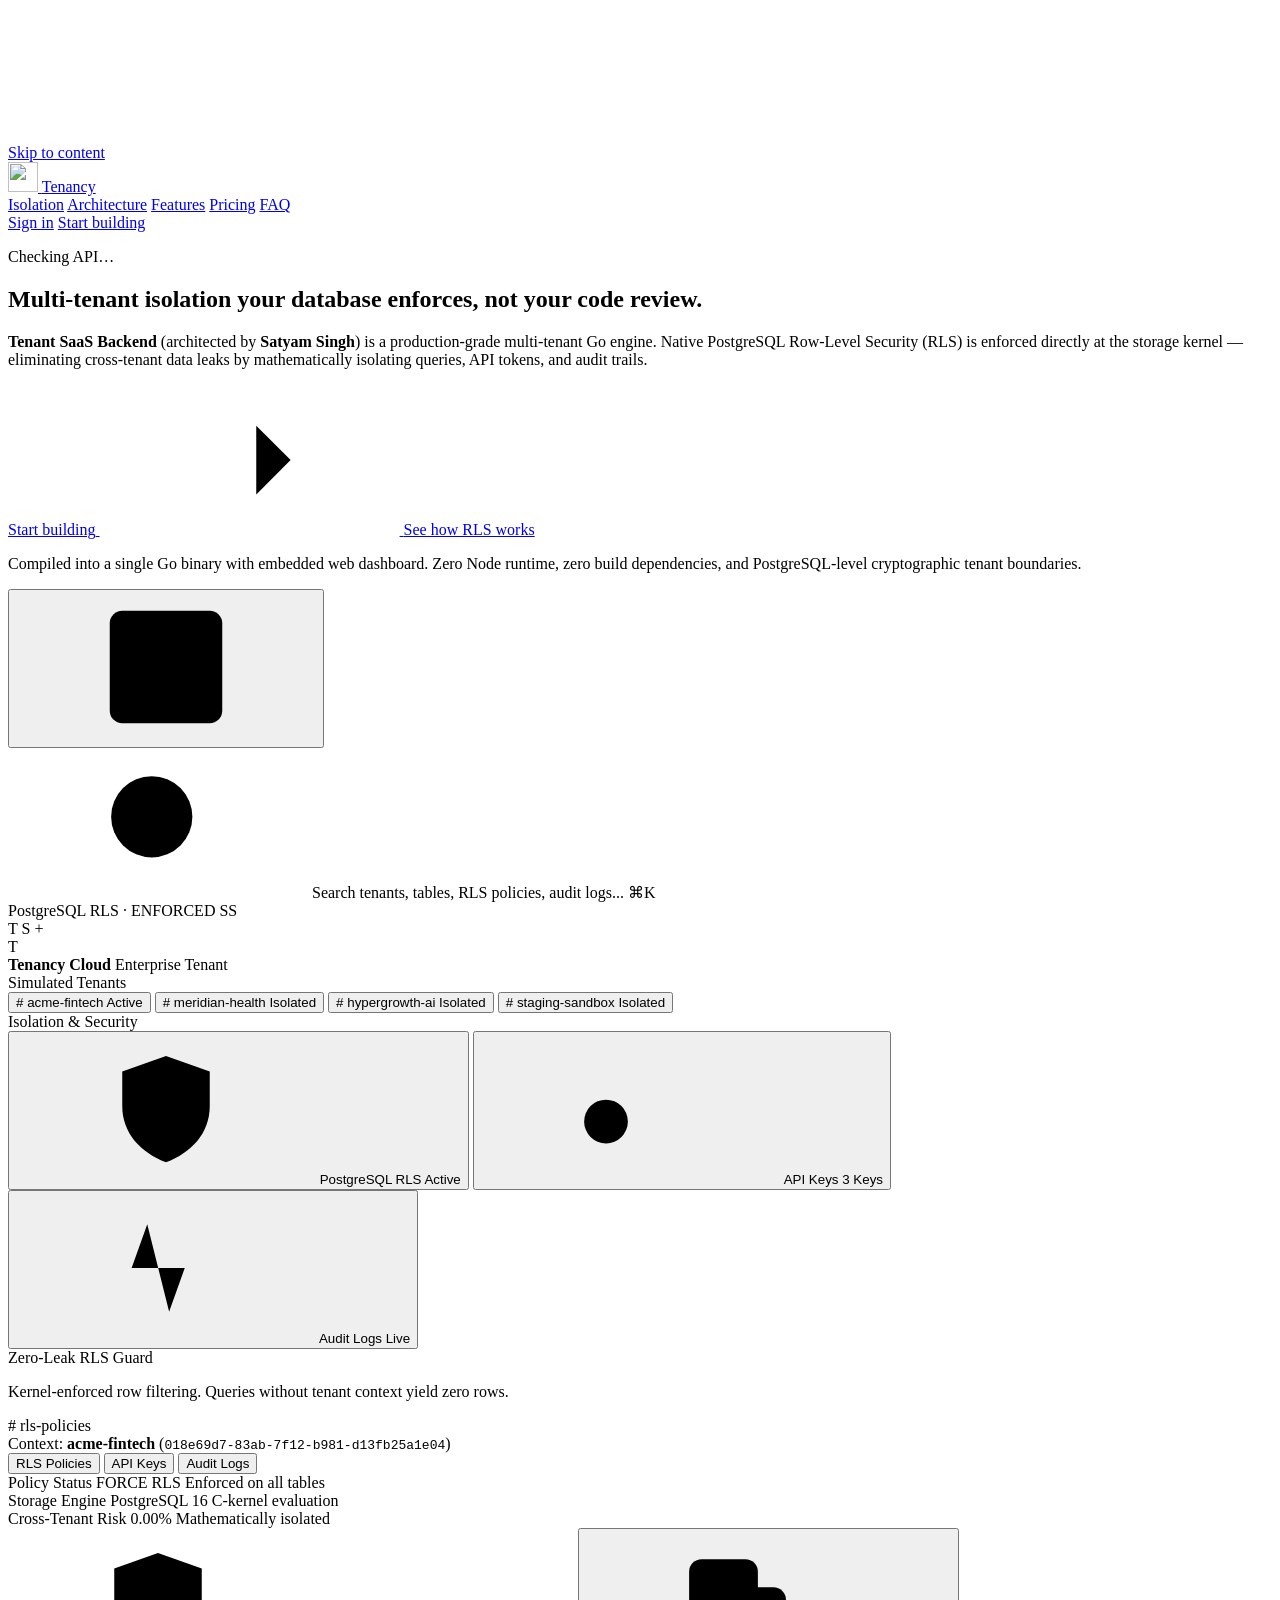
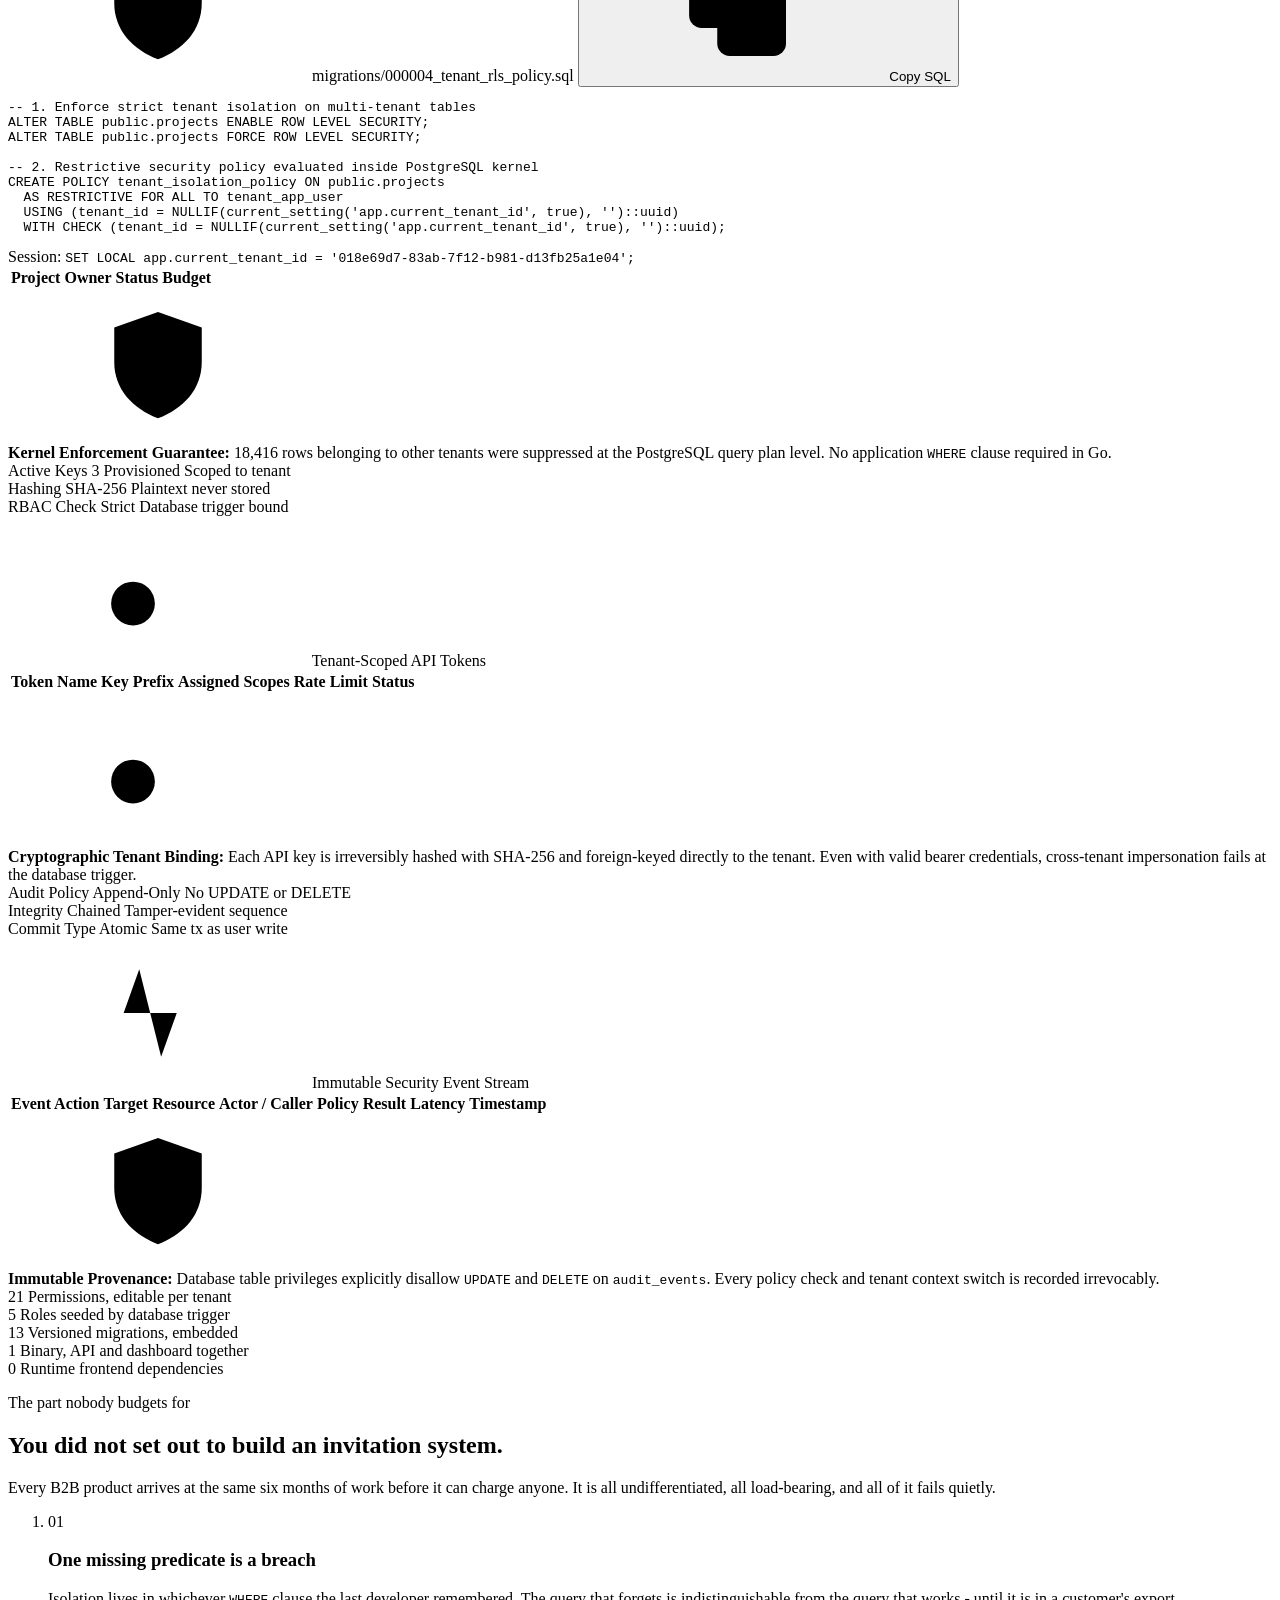
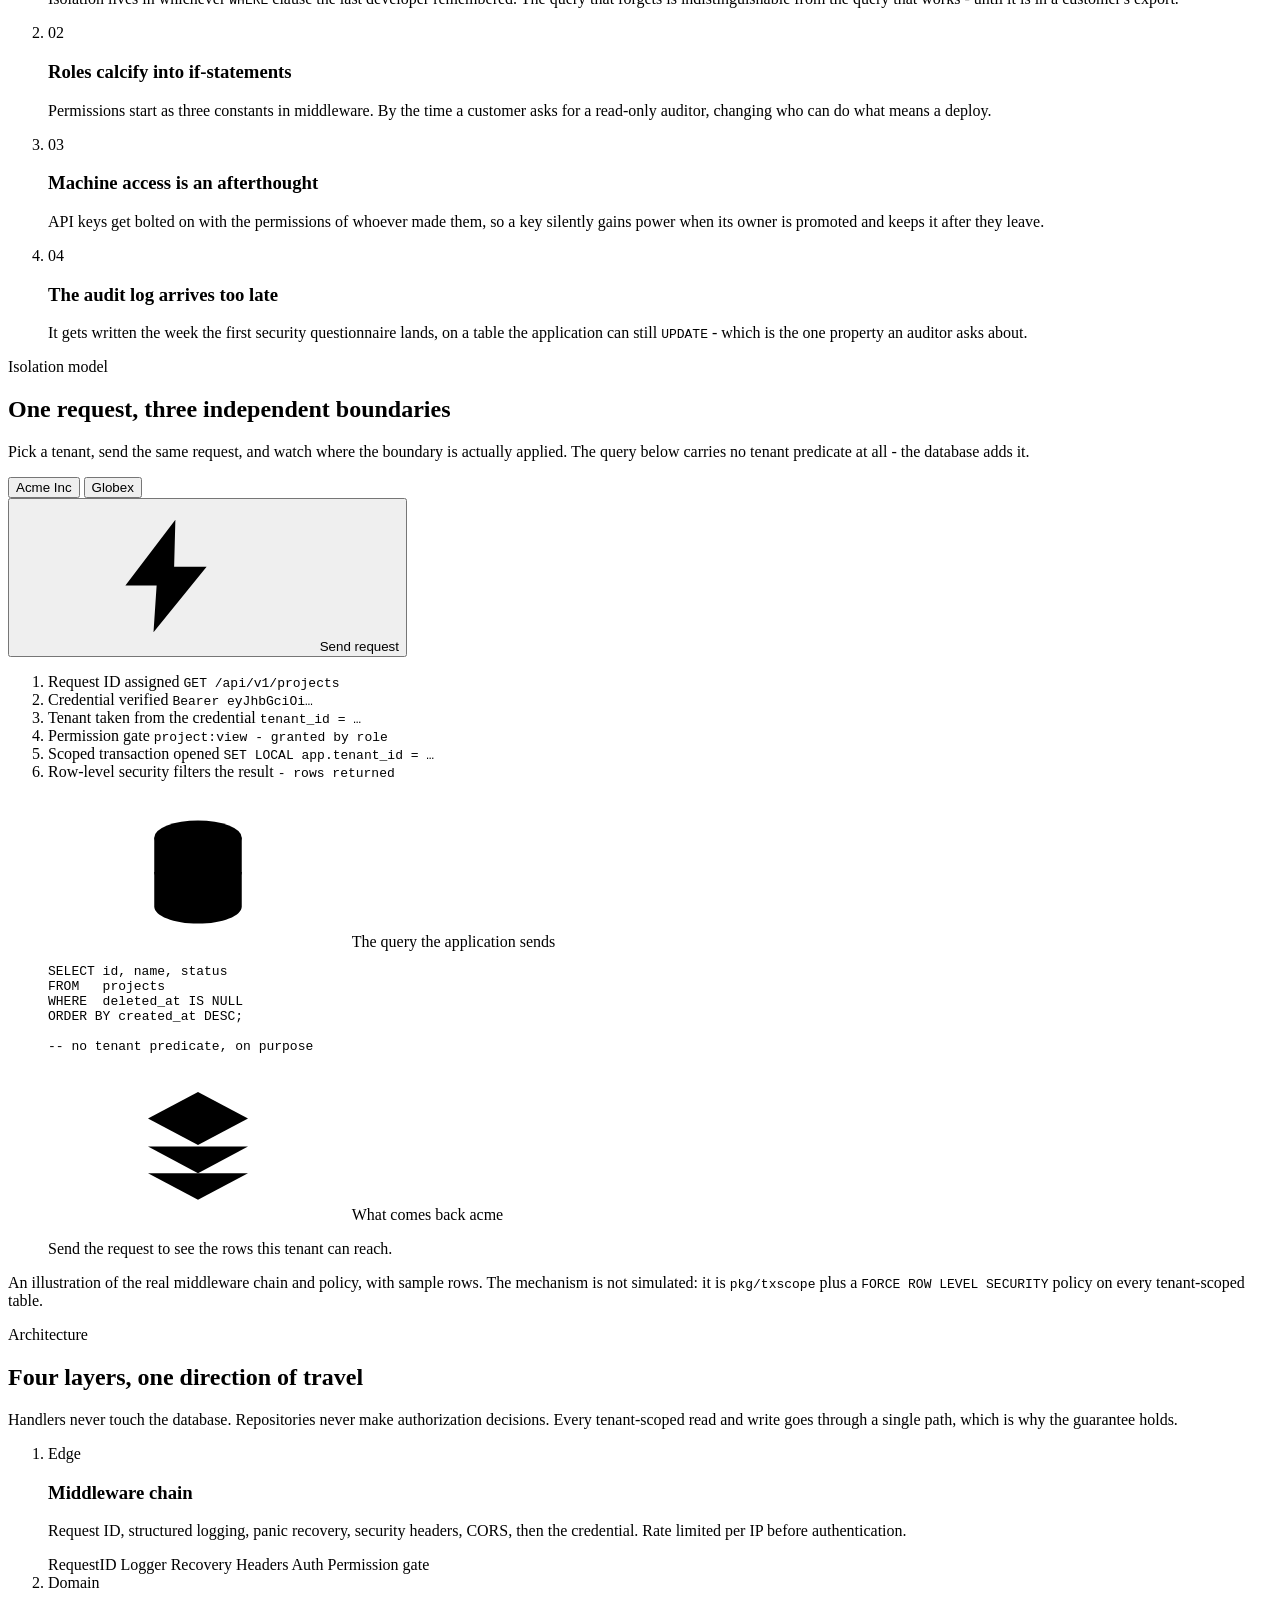
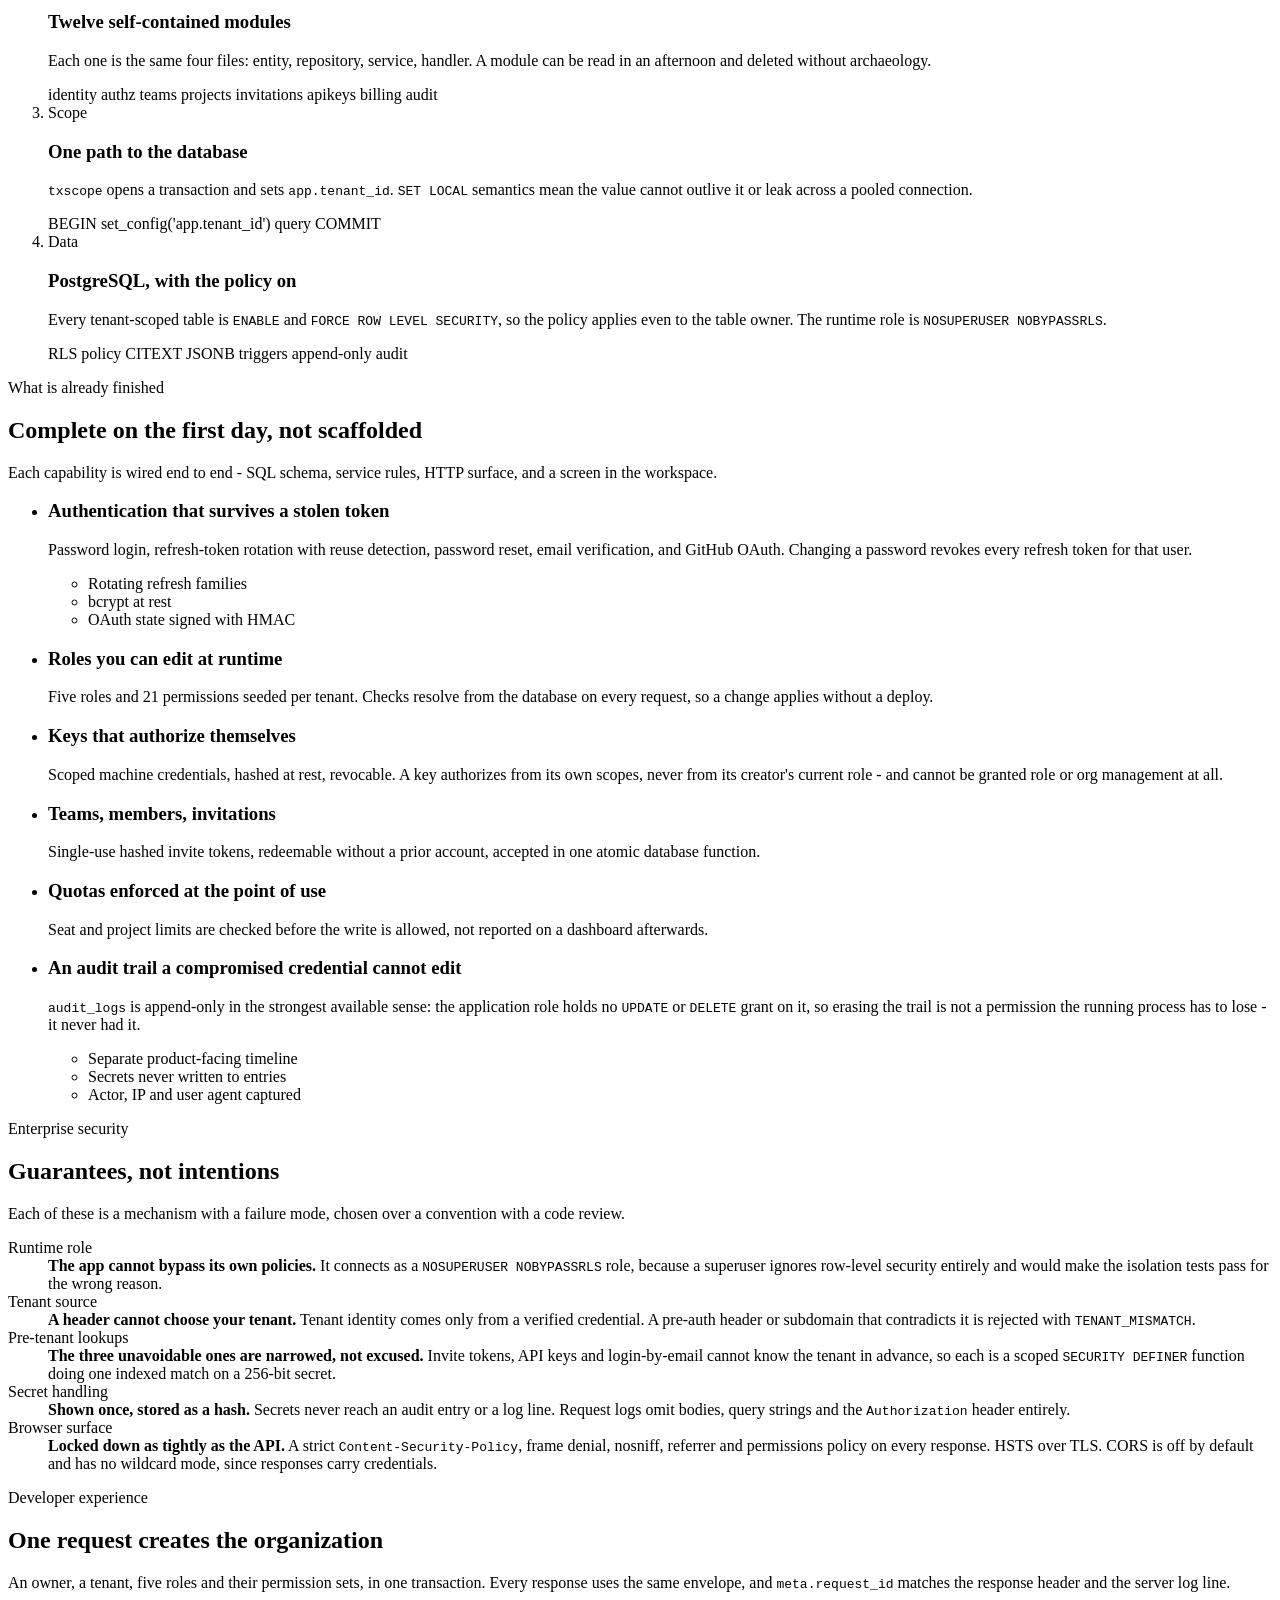
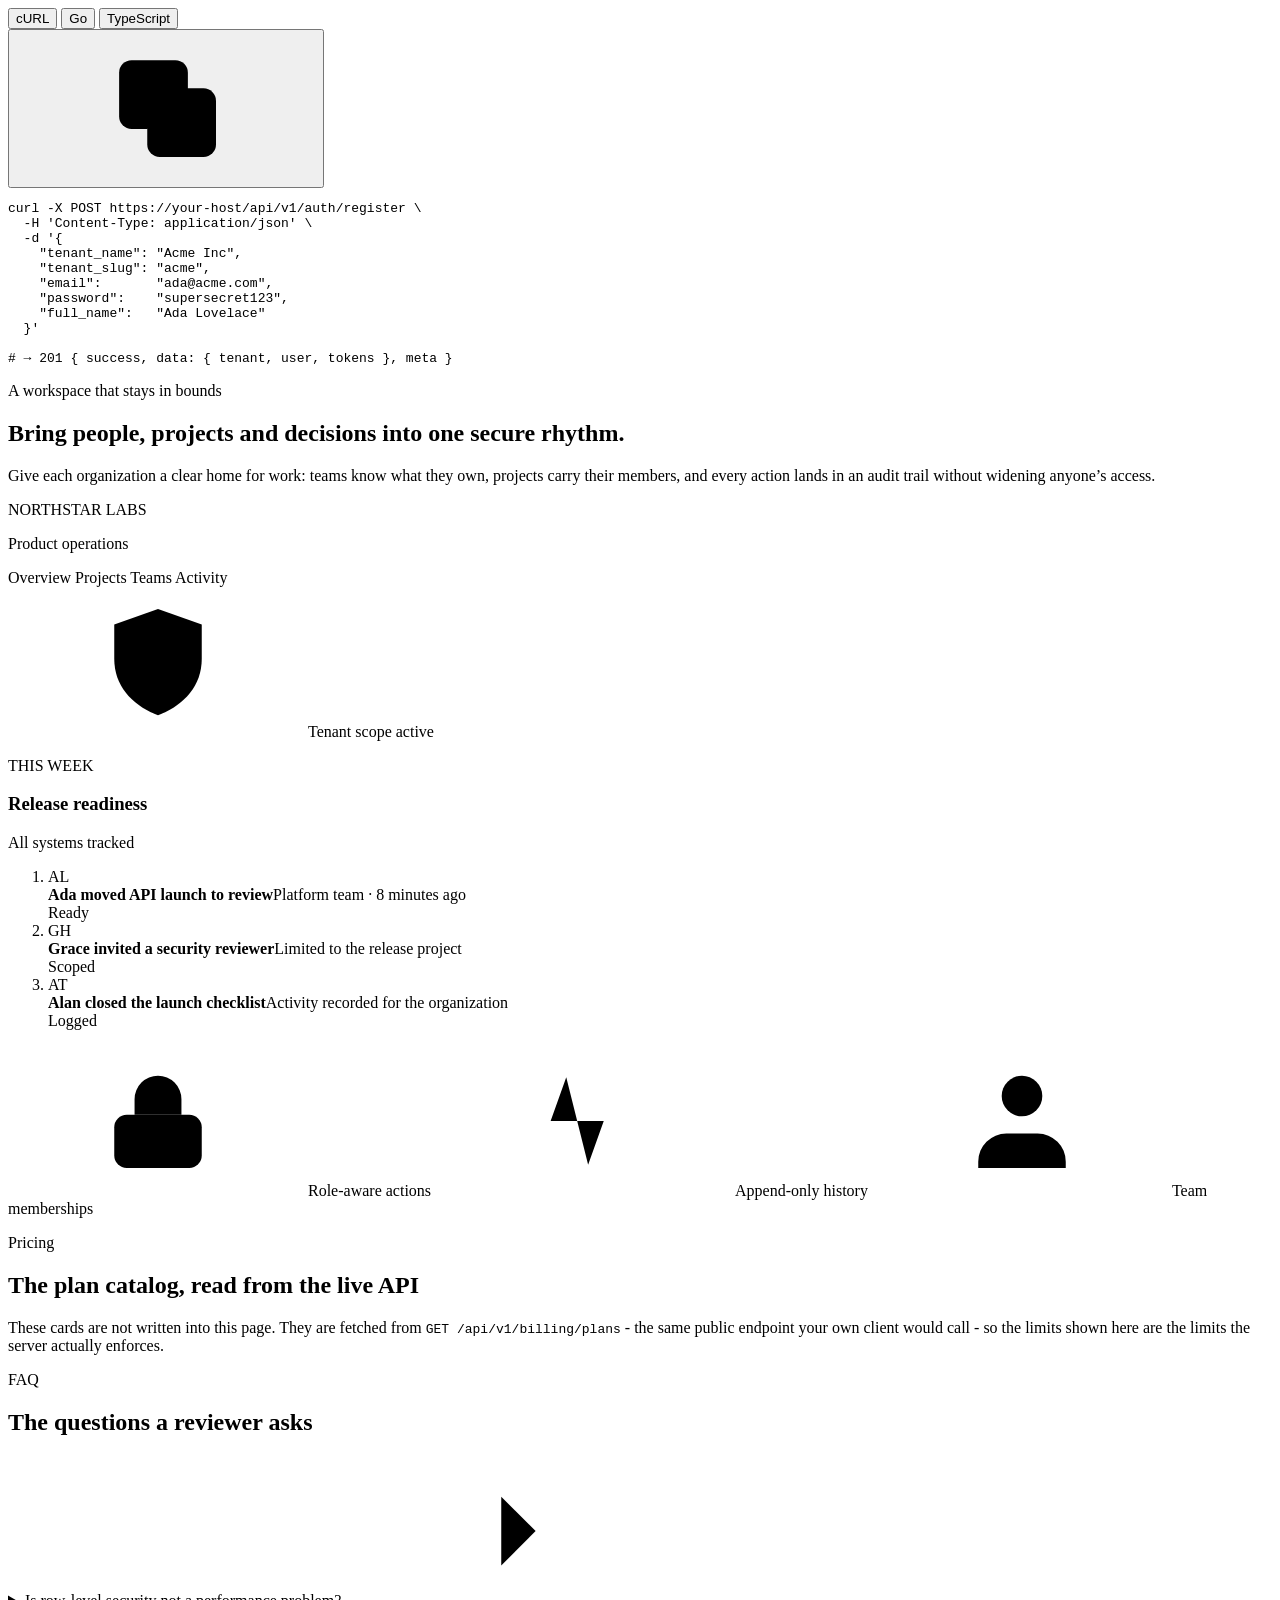
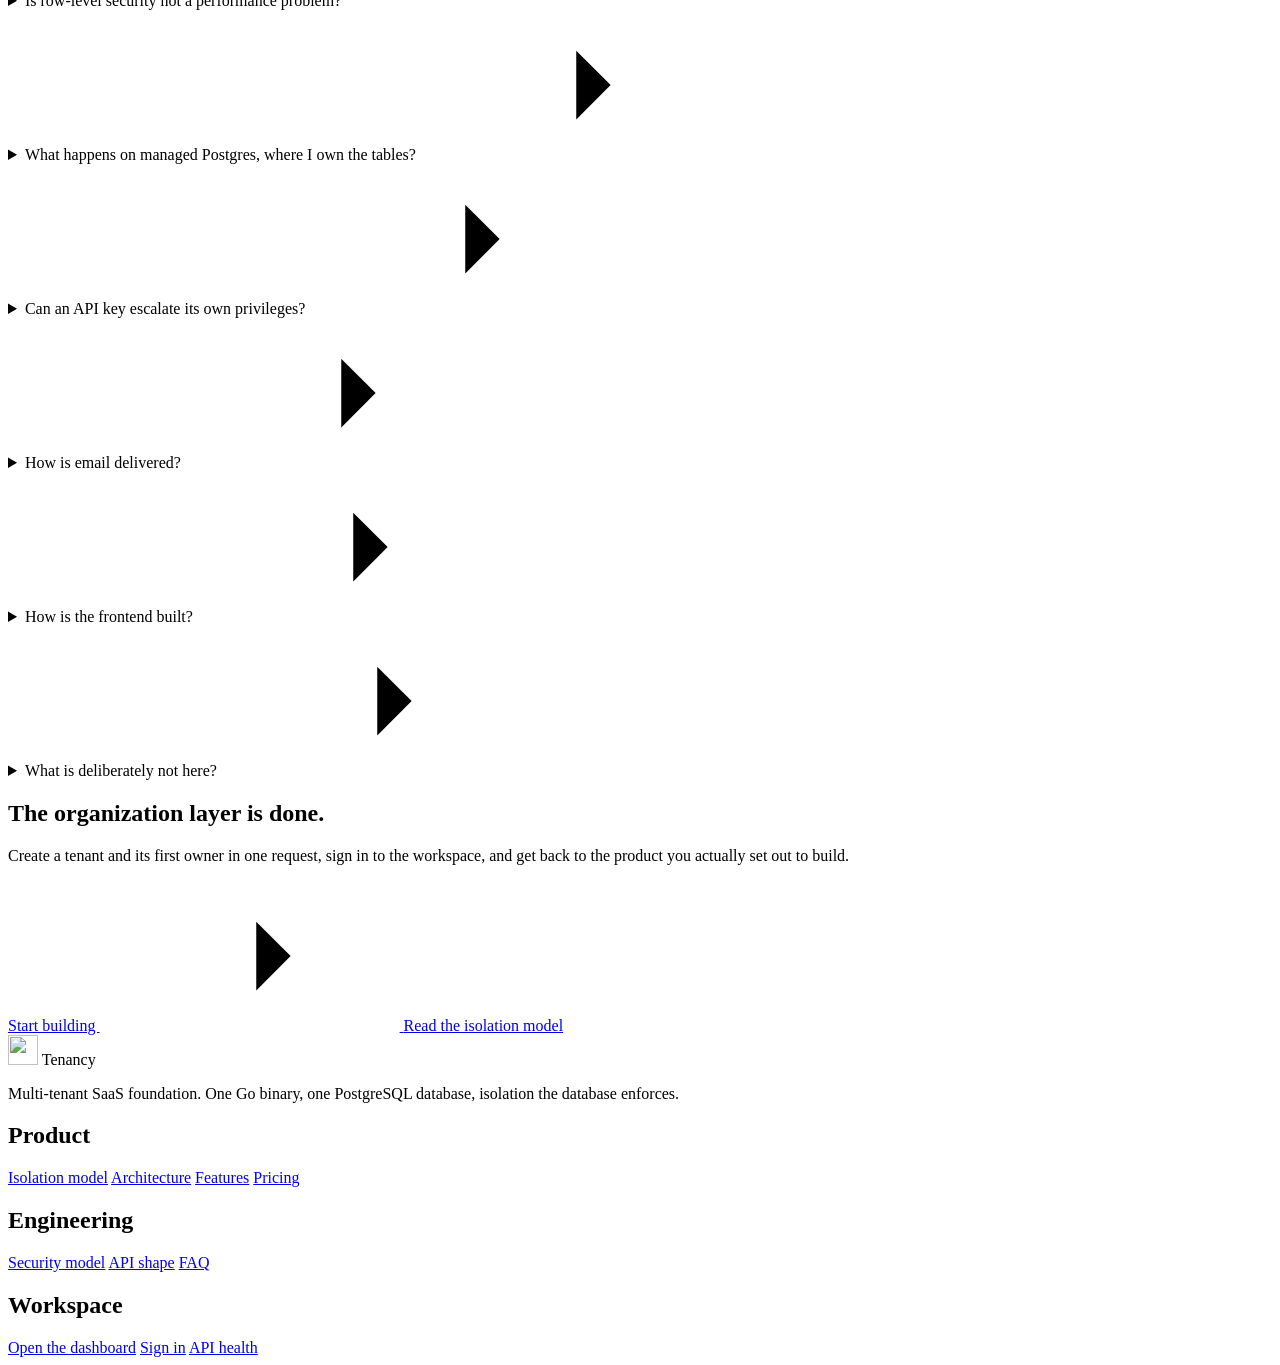
==== commit aa44ec6b: "chore: update internal/routes/web/landing.html" ====
--- a/internal/routes/web/landing.html
+++ b/internal/routes/web/landing.html
@@ -82,6 +82,8 @@
       <symbol id="i-clock" viewBox="0 0 24 24"><circle cx="12" cy="12" r="8.5"/><path d="M12 7.5V12l3 1.8"/></symbol>
       <symbol id="i-mail" viewBox="0 0 24 24"><rect x="3" y="5.5" width="18" height="13" rx="2"/><path d="m3.8 7 8.2 5.8L20.2 7"/></symbol>
       <symbol id="i-plug" viewBox="0 0 24 24"><path d="M9 3.5v5"/><path d="M15 3.5v5"/><path d="M6.5 8.5h11v3a5.5 5.5 0 0 1-11 0Z"/><path d="M12 17v3.5"/></symbol>
+      <symbol id="i-search" viewBox="0 0 24 24"><circle cx="11" cy="11" r="6.5"/><path d="m20 20-4.4-4.4"/></symbol>
+      <symbol id="i-sidebar" viewBox="0 0 24 24"><rect width="18" height="18" x="3" y="3" rx="2"/><path d="M9 3v18"/></symbol>
     </svg>
 
     <!-- ══════════════════════════════ Nav ══════════════════════════════ -->
@@ -126,96 +128,396 @@
           </h1>
 
           <p class="hero__sub rise rise--3">
-            Tenancy is the organization layer every B2B product needs before it
-            can build its own: authentication, database-driven roles, teams,
-            invitations, API keys, plan quotas and an append-only audit trail.
-            One Go binary, one Postgres database, many tenants - and a forgotten
-            <code class="code">WHERE tenant_id</code> can no longer leak a row.
+            <strong>Tenant SaaS Backend</strong> (architected by <strong>Satyam Singh</strong>) is a production-grade multi-tenant Go engine. Native PostgreSQL Row-Level Security (RLS) is enforced directly at the storage kernel — eliminating cross-tenant data leaks by mathematically isolating queries, API tokens, and audit trails.
           </p>
 
           <div class="hero__cta rise rise--4">
             <a class="btn btn--primary btn--lg" href="/app">
-              Start building
+              <span>Start building</span>
               <svg class="icon icon--sm" aria-hidden="true" focusable="false"><use href="#i-arrow-right"></use></svg>
             </a>
-            <a class="btn btn--secondary btn--lg" href="#lifecycle">See how isolation works</a>
+            <a class="btn btn--secondary btn--lg" href="#lifecycle"><span>See how RLS works</span></a>
           </div>
 
           <p class="hero__note rise rise--5">
-            Runs on one Postgres container. The dashboard ships inside the
-            binary - no frontend build, no static host, no CORS boundary.
+            Compiled into a single Go binary with embedded web dashboard. Zero Node runtime, zero build dependencies, and PostgreSQL-level cryptographic tenant boundaries.
           </p>
 
-          <!--
-            The workspace, drawn from the real design system rather than captured
-            as an image - so it cannot go stale against a redesign the way a PNG
-            does, and so it is the actual component styling rather than a
-            picture of it.
-
-            It carries real content on purpose. The earlier version of this
-            figure was rows of grey bars, which is the visual language of a
-            loading skeleton: it says "a UI goes here" instead of showing one,
-            and a reader cannot tell a placeholder from a product. Labels and
-            figures make it legible in the two seconds it gets.
-
-            aria-hidden because every fact in it is stated in the prose above; a
-            screen reader gaining a second, tabular copy of the same claims is
-            noise, not access.
-          -->
-          <div class="stage rise rise--6" aria-hidden="true">
-            <div class="stage__bar">
-              <span class="stage__dots"><i></i><i></i><i></i></span>
-              <span class="stage__path">acme.tenancy.app<em>/projects</em></span>
-              <span class="stage__kbd">⌘K</span>
+          <!-- Interactive Slack-like Workspace UI Mockup -->
+          <div
+            class="slack-mockup rise rise--6"
+            id="workspace-mockup"
+            data-sidebar="expanded"
+            data-active-view="rls"
+            data-active-team="acme"
+            role="region"
+            aria-label="Interactive Workspace Demonstration"
+          >
+            <!-- Window Titlebar -->
+            <div class="slack-mockup__bar">
+              <span class="slack-mockup__dots" aria-hidden="true"><i></i><i></i><i></i></span>
+              <button
+                type="button"
+                class="slack-mockup__toggle-btn"
+                id="ws-sidebar-toggle"
+                aria-label="Toggle workspace sidebar"
+                aria-expanded="true"
+              >
+                <svg class="icon icon--xs" aria-hidden="true" focusable="false"><use href="#i-sidebar"></use></svg>
+              </button>
+              <div class="slack-mockup__search">
+                <svg class="icon icon--xs" aria-hidden="true" focusable="false"><use href="#i-search"></use></svg>
+                <span>Search tenants, tables, RLS policies, audit logs...</span>
+                <span class="slack-mockup__kbd">⌘K</span>
+              </div>
+              <div class="slack-mockup__bar-right">
+                <span class="slack-mockup__status">
+                  <span class="slack-mockup__pulse-dot"></span>
+                  <span>PostgreSQL RLS · ENFORCED</span>
+                </span>
+                <span class="slack-mockup__user" title="Satyam Singh (Backend Architect)">SS</span>
+              </div>
             </div>
-            <div class="stage__body">
-              <aside class="stage__side">
-                <span class="stage__org">
-                  <i class="stage__mark"></i>
-                  <b>Acme Inc</b>
-                  <em>pro plan</em>
-                </span>
-                <span class="stage__nav stage__nav--on">Projects</span>
-                <span class="stage__nav">Teams</span>
-                <span class="stage__nav">Members</span>
-                <span class="stage__nav">API keys</span>
-                <span class="stage__nav">Audit log</span>
+
+            <!-- Workspace Body -->
+            <div class="slack-mockup__body">
+              <!-- Left Mini Workspace Rail -->
+              <nav class="slack-mockup__rail" aria-label="Workspaces">
+                <span class="slack-mockup__rail-badge slack-mockup__rail-badge--active" title="Tenancy Production">T</span>
+                <span class="slack-mockup__rail-badge slack-mockup__rail-badge--muted" title="Staging Sandbox">S</span>
+                <span class="slack-mockup__rail-badge slack-mockup__rail-badge--muted" title="Add Workspace">+</span>
+              </nav>
+
+              <!-- Collapsible Sidebar Panel -->
+              <aside class="slack-mockup__sidebar" id="ws-sidebar" aria-label="Tenant navigation">
+                <!-- Org Card -->
+                <div class="slack-mockup__org">
+                  <span class="slack-mockup__org-mark">T</span>
+                  <div class="slack-mockup__org-text">
+                    <b class="slack-mockup__org-name">Tenancy Cloud</b>
+                    <span class="slack-mockup__org-plan">Enterprise Tenant</span>
+                  </div>
+                </div>
+
+                <!-- Simulated Teams / Tenants -->
+                <div class="slack-mockup__section-title">Simulated Tenants</div>
+                <button
+                  type="button"
+                  class="slack-mockup__channel is-active"
+                  data-team="acme"
+                  aria-pressed="true"
+                >
+                  <span class="slack-mockup__hash">#</span>
+                  <span class="slack-mockup__channel-name">acme-fintech</span>
+                  <span class="slack-mockup__badge">Active</span>
+                </button>
+                <button
+                  type="button"
+                  class="slack-mockup__channel"
+                  data-team="meridian"
+                  aria-pressed="false"
+                >
+                  <span class="slack-mockup__hash">#</span>
+                  <span class="slack-mockup__channel-name">meridian-health</span>
+                  <span class="slack-mockup__badge">Isolated</span>
+                </button>
+                <button
+                  type="button"
+                  class="slack-mockup__channel"
+                  data-team="hypergrowth"
+                  aria-pressed="false"
+                >
+                  <span class="slack-mockup__hash">#</span>
+                  <span class="slack-mockup__channel-name">hypergrowth-ai</span>
+                  <span class="slack-mockup__badge">Isolated</span>
+                </button>
+                <button
+                  type="button"
+                  class="slack-mockup__channel"
+                  data-team="staging"
+                  aria-pressed="false"
+                >
+                  <span class="slack-mockup__hash">#</span>
+                  <span class="slack-mockup__channel-name">staging-sandbox</span>
+                  <span class="slack-mockup__badge">Isolated</span>
+                </button>
+
+                <!-- Core Views Tablist -->
+                <div class="slack-mockup__section-title">Isolation &amp; Security</div>
+                <div class="slack-mockup__tablist" role="tablist" aria-label="Workspace Views">
+                  <button
+                    type="button"
+                    class="slack-mockup__tab is-active"
+                    id="ws-tab-rls"
+                    role="tab"
+                    aria-selected="true"
+                    aria-controls="ws-panel-rls"
+                    data-ws-tab="rls"
+                  >
+                    <svg class="icon icon--xs" aria-hidden="true" focusable="false"><use href="#i-shield"></use></svg>
+                    <span class="slack-mockup__tab-name">PostgreSQL RLS</span>
+                    <span class="slack-mockup__badge">Active</span>
+                  </button>
+                  <button
+                    type="button"
+                    class="slack-mockup__tab"
+                    id="ws-tab-keys"
+                    role="tab"
+                    aria-selected="false"
+                    aria-controls="ws-panel-keys"
+                    data-ws-tab="keys"
+                  >
+                    <svg class="icon icon--xs" aria-hidden="true" focusable="false"><use href="#i-key"></use></svg>
+                    <span class="slack-mockup__tab-name">API Keys</span>
+                    <span class="slack-mockup__badge">3 Keys</span>
+                  </button>
+                  <button
+                    type="button"
+                    class="slack-mockup__tab"
+                    id="ws-tab-audit"
+                    role="tab"
+                    aria-selected="false"
+                    aria-controls="ws-panel-audit"
+                    data-ws-tab="audit"
+                  >
+                    <svg class="icon icon--xs" aria-hidden="true" focusable="false"><use href="#i-activity"></use></svg>
+                    <span class="slack-mockup__tab-name">Audit Logs</span>
+                    <span class="slack-mockup__badge">Live</span>
+                  </button>
+                </div>
+
+                <!-- Guard Card Footer -->
+                <div class="slack-mockup__sidebar-foot">
+                  <div class="slack-mockup__guard-card">
+                    <div class="slack-mockup__guard-head">
+                      <span class="slack-mockup__guard-dot"></span>
+                      <span>Zero-Leak RLS Guard</span>
+                    </div>
+                    <p class="slack-mockup__guard-text">
+                      Kernel-enforced row filtering. Queries without tenant context yield zero rows.
+                    </p>
+                  </div>
+                </div>
               </aside>
 
-              <div class="stage__main">
-                <div class="stage__meters">
-                  <span class="meter-mini">
-                    <b>Seats</b>
-                    <em>12 <s>/ 50</s></em>
-                    <i class="meter-mini__track"><u class="meter-mini__fill meter-mini__fill--24"></u></i>
-                  </span>
-                  <span class="meter-mini">
-                    <b>Projects</b>
-                    <em>41 <s>/ 50</s></em>
-                    <i class="meter-mini__track"><u class="meter-mini__fill meter-mini__fill--82"></u></i>
-                  </span>
-                  <span class="meter-mini">
-                    <b>API keys</b>
-                    <em>3 <s>active</s></em>
-                    <i class="meter-mini__track"><u class="meter-mini__fill meter-mini__fill--18"></u></i>
-                  </span>
+              <!-- Main Content Canvas -->
+              <main class="slack-mockup__main">
+                <!-- Channel / Context Header -->
+                <div class="slack-mockup__channel-head">
+                  <div class="slack-mockup__channel-title-group">
+                    <div class="slack-mockup__channel-title">
+                      <span id="ws-header-title"># rls-policies</span>
+                    </div>
+                    <div class="slack-mockup__channel-topic" id="ws-header-sub">
+                      Context: <strong id="ws-active-tenant-label">acme-fintech</strong>
+                      (<code id="ws-active-tenant-uuid">018e69d7-83ab-7f12-b981-d13fb25a1e04</code>)
+                    </div>
+                  </div>
+                  <div class="slack-mockup__channel-tabs" role="tablist" aria-label="Quick view switcher">
+                    <button type="button" class="slack-mockup__h-tab is-active" data-ws-tab="rls" role="tab" aria-selected="true" aria-controls="ws-panel-rls">RLS Policies</button>
+                    <button type="button" class="slack-mockup__h-tab" data-ws-tab="keys" role="tab" aria-selected="false" aria-controls="ws-panel-keys">API Keys</button>
+                    <button type="button" class="slack-mockup__h-tab" data-ws-tab="audit" role="tab" aria-selected="false" aria-controls="ws-panel-audit">Audit Logs</button>
+                  </div>
                 </div>
 
-                <div class="stage__table">
-                  <span class="stage__tr stage__tr--head">
-                    <b>Project</b><b>Owner</b><b>Status</b>
-                  </span>
-                  <span class="stage__tr">
-                    <b>Website redesign</b><em>Ada Lovelace</em><i class="tag tag--ok">active</i>
-                  </span>
-                  <span class="stage__tr">
-                    <b>Mobile app</b><em>Grace Hopper</em><i class="tag tag--ok">active</i>
-                  </span>
-                  <span class="stage__tr">
-                    <b>Data platform</b><em>Alan Turing</em><i class="tag">archived</i>
-                  </span>
+                <!-- Panels Stack (CSS-Driven Visibility & Transform/Opacity) -->
+                <div class="slack-mockup__panels">
+                  <!-- View 1: PostgreSQL RLS Policies -->
+                  <section
+                    class="slack-mockup__panel"
+                    id="ws-panel-rls"
+                    role="tabpanel"
+                    aria-labelledby="ws-tab-rls"
+                  >
+                    <!-- KPI Metrics -->
+                    <div class="slack-mockup__kpi-grid">
+                      <div class="slack-mockup__kpi">
+                        <span class="slack-mockup__kpi-label">Policy Status</span>
+                        <span class="slack-mockup__kpi-val">FORCE RLS</span>
+                        <span class="slack-mockup__kpi-sub">Enforced on all tables</span>
+                      </div>
+                      <div class="slack-mockup__kpi">
+                        <span class="slack-mockup__kpi-label">Storage Engine</span>
+                        <span class="slack-mockup__kpi-val">PostgreSQL 16</span>
+                        <span class="slack-mockup__kpi-sub">C-kernel evaluation</span>
+                      </div>
+                      <div class="slack-mockup__kpi">
+                        <span class="slack-mockup__kpi-label">Cross-Tenant Risk</span>
+                        <span class="slack-mockup__kpi-val">0.00%</span>
+                        <span class="slack-mockup__kpi-sub">Mathematically isolated</span>
+                      </div>
+                    </div>
+
+                    <!-- SQL DDL Policy Card -->
+                    <div class="slack-mockup__card">
+                      <div class="slack-mockup__card-head">
+                        <span class="slack-mockup__card-title">
+                          <svg class="icon icon--xs" aria-hidden="true" focusable="false"><use href="#i-shield"></use></svg>
+                          migrations/000004_tenant_rls_policy.sql
+                        </span>
+                        <button
+                          type="button"
+                          class="slack-mockup__copy-btn"
+                          id="ws-copy-policy"
+                          aria-label="Copy policy SQL to clipboard"
+                        >
+                          <svg class="icon icon--xs" aria-hidden="true" focusable="false"><use href="#i-copy"></use></svg>
+                          <span>Copy SQL</span>
+                        </button>
+                      </div>
+                      <pre class="slack-mockup__code"><code id="ws-policy-code"><span class="token-cm">-- 1. Enforce strict tenant isolation on multi-tenant tables</span>
+<span class="token-kw">ALTER TABLE</span> public.projects <span class="token-kw">ENABLE ROW LEVEL SECURITY</span>;
+<span class="token-kw">ALTER TABLE</span> public.projects <span class="token-kw">FORCE ROW LEVEL SECURITY</span>;
+
+<span class="token-cm">-- 2. Restrictive security policy evaluated inside PostgreSQL kernel</span>
+<span class="token-kw">CREATE POLICY</span> tenant_isolation_policy <span class="token-kw">ON</span> public.projects
+  <span class="token-kw">AS RESTRICTIVE FOR ALL TO</span> tenant_app_user
+  <span class="token-kw">USING</span> (tenant_id = <span class="token-fn">NULLIF</span>(<span class="token-fn">current_setting</span>(<span class="token-str">'app.current_tenant_id'</span>, <span class="token-kw">true</span>), <span class="token-str">''</span>)::uuid)
+  <span class="token-kw">WITH CHECK</span> (tenant_id = <span class="token-fn">NULLIF</span>(<span class="token-fn">current_setting</span>(<span class="token-str">'app.current_tenant_id'</span>, <span class="token-kw">true</span>), <span class="token-str">''</span>)::uuid);</code></pre>
+                    </div>
+
+                    <!-- Simulated Query Ledger -->
+                    <div class="slack-mockup__card">
+                      <div class="slack-mockup__sandbox-head">
+                        Session: <code id="ws-session-query-context">SET LOCAL app.current_tenant_id = '018e69d7-83ab-7f12-b981-d13fb25a1e04';</code>
+                      </div>
+                      <table class="slack-mockup__table">
+                        <thead>
+                          <tr>
+                            <th>Project</th>
+                            <th>Owner</th>
+                            <th>Status</th>
+                            <th>Budget</th>
+                          </tr>
+                        </thead>
+                        <tbody id="ws-rls-table-body">
+                          <!-- Filled by JS safely via textContent -->
+                        </tbody>
+                      </table>
+                    </div>
+
+                    <div class="slack-mockup__callout">
+                      <svg class="icon" aria-hidden="true" focusable="false"><use href="#i-shield"></use></svg>
+                      <div>
+                        <strong>Kernel Enforcement Guarantee:</strong> 18,416 rows belonging to other tenants were suppressed at the PostgreSQL query plan level. No application <code class="code">WHERE</code> clause required in Go.
+                      </div>
+                    </div>
+                  </section>
+
+                  <!-- View 2: Scoped API Keys -->
+                  <section
+                    class="slack-mockup__panel"
+                    id="ws-panel-keys"
+                    role="tabpanel"
+                    aria-labelledby="ws-tab-keys"
+                  >
+                    <div class="slack-mockup__kpi-grid">
+                      <div class="slack-mockup__kpi">
+                        <span class="slack-mockup__kpi-label">Active Keys</span>
+                        <span class="slack-mockup__kpi-val">3 Provisioned</span>
+                        <span class="slack-mockup__kpi-sub">Scoped to tenant</span>
+                      </div>
+                      <div class="slack-mockup__kpi">
+                        <span class="slack-mockup__kpi-label">Hashing</span>
+                        <span class="slack-mockup__kpi-val">SHA-256</span>
+                        <span class="slack-mockup__kpi-sub">Plaintext never stored</span>
+                      </div>
+                      <div class="slack-mockup__kpi">
+                        <span class="slack-mockup__kpi-label">RBAC Check</span>
+                        <span class="slack-mockup__kpi-val">Strict</span>
+                        <span class="slack-mockup__kpi-sub">Database trigger bound</span>
+                      </div>
+                    </div>
+
+                    <div class="slack-mockup__card">
+                      <div class="slack-mockup__card-head">
+                        <span class="slack-mockup__card-title">
+                          <svg class="icon icon--xs" aria-hidden="true" focusable="false"><use href="#i-key"></use></svg>
+                          Tenant-Scoped API Tokens
+                        </span>
+                      </div>
+                      <table class="slack-mockup__table">
+                        <thead>
+                          <tr>
+                            <th>Token Name</th>
+                            <th>Key Prefix</th>
+                            <th>Assigned Scopes</th>
+                            <th>Rate Limit</th>
+                            <th>Status</th>
+                          </tr>
+                        </thead>
+                        <tbody id="ws-keys-table-body">
+                          <!-- Populated by JS -->
+                        </tbody>
+                      </table>
+                    </div>
+
+                    <div class="slack-mockup__callout">
+                      <svg class="icon" aria-hidden="true" focusable="false"><use href="#i-key"></use></svg>
+                      <div>
+                        <strong>Cryptographic Tenant Binding:</strong> Each API key is irreversibly hashed with SHA-256 and foreign-keyed directly to the tenant. Even with valid bearer credentials, cross-tenant impersonation fails at the database trigger.
+                      </div>
+                    </div>
+                  </section>
+
+                  <!-- View 3: Append-Only Audit Logs -->
+                  <section
+                    class="slack-mockup__panel"
+                    id="ws-panel-audit"
+                    role="tabpanel"
+                    aria-labelledby="ws-tab-audit"
+                  >
+                    <div class="slack-mockup__kpi-grid">
+                      <div class="slack-mockup__kpi">
+                        <span class="slack-mockup__kpi-label">Audit Policy</span>
+                        <span class="slack-mockup__kpi-val">Append-Only</span>
+                        <span class="slack-mockup__kpi-sub">No UPDATE or DELETE</span>
+                      </div>
+                      <div class="slack-mockup__kpi">
+                        <span class="slack-mockup__kpi-label">Integrity</span>
+                        <span class="slack-mockup__kpi-val">Chained</span>
+                        <span class="slack-mockup__kpi-sub">Tamper-evident sequence</span>
+                      </div>
+                      <div class="slack-mockup__kpi">
+                        <span class="slack-mockup__kpi-label">Commit Type</span>
+                        <span class="slack-mockup__kpi-val">Atomic</span>
+                        <span class="slack-mockup__kpi-sub">Same tx as user write</span>
+                      </div>
+                    </div>
+
+                    <div class="slack-mockup__card">
+                      <div class="slack-mockup__card-head">
+                        <span class="slack-mockup__card-title">
+                          <svg class="icon icon--xs" aria-hidden="true" focusable="false"><use href="#i-activity"></use></svg>
+                          Immutable Security Event Stream
+                        </span>
+                      </div>
+                      <table class="slack-mockup__table">
+                        <thead>
+                          <tr>
+                            <th>Event Action</th>
+                            <th>Target Resource</th>
+                            <th>Actor / Caller</th>
+                            <th>Policy Result</th>
+                            <th>Latency</th>
+                            <th>Timestamp</th>
+                          </tr>
+                        </thead>
+                        <tbody id="ws-audit-table-body">
+                          <!-- Populated by JS -->
+                        </tbody>
+                      </table>
+                    </div>
+
+                    <div class="slack-mockup__callout">
+                      <svg class="icon" aria-hidden="true" focusable="false"><use href="#i-shield"></use></svg>
+                      <div>
+                        <strong>Immutable Provenance:</strong> Database table privileges explicitly disallow <code class="code">UPDATE</code> and <code class="code">DELETE</code> on <code class="code">audit_events</code>. Every policy check and tenant context switch is recorded irrevocably.
+                      </div>
+                    </div>
+                  </section>
                 </div>
-              </div>
+              </main>
             </div>
           </div>
         </div>
